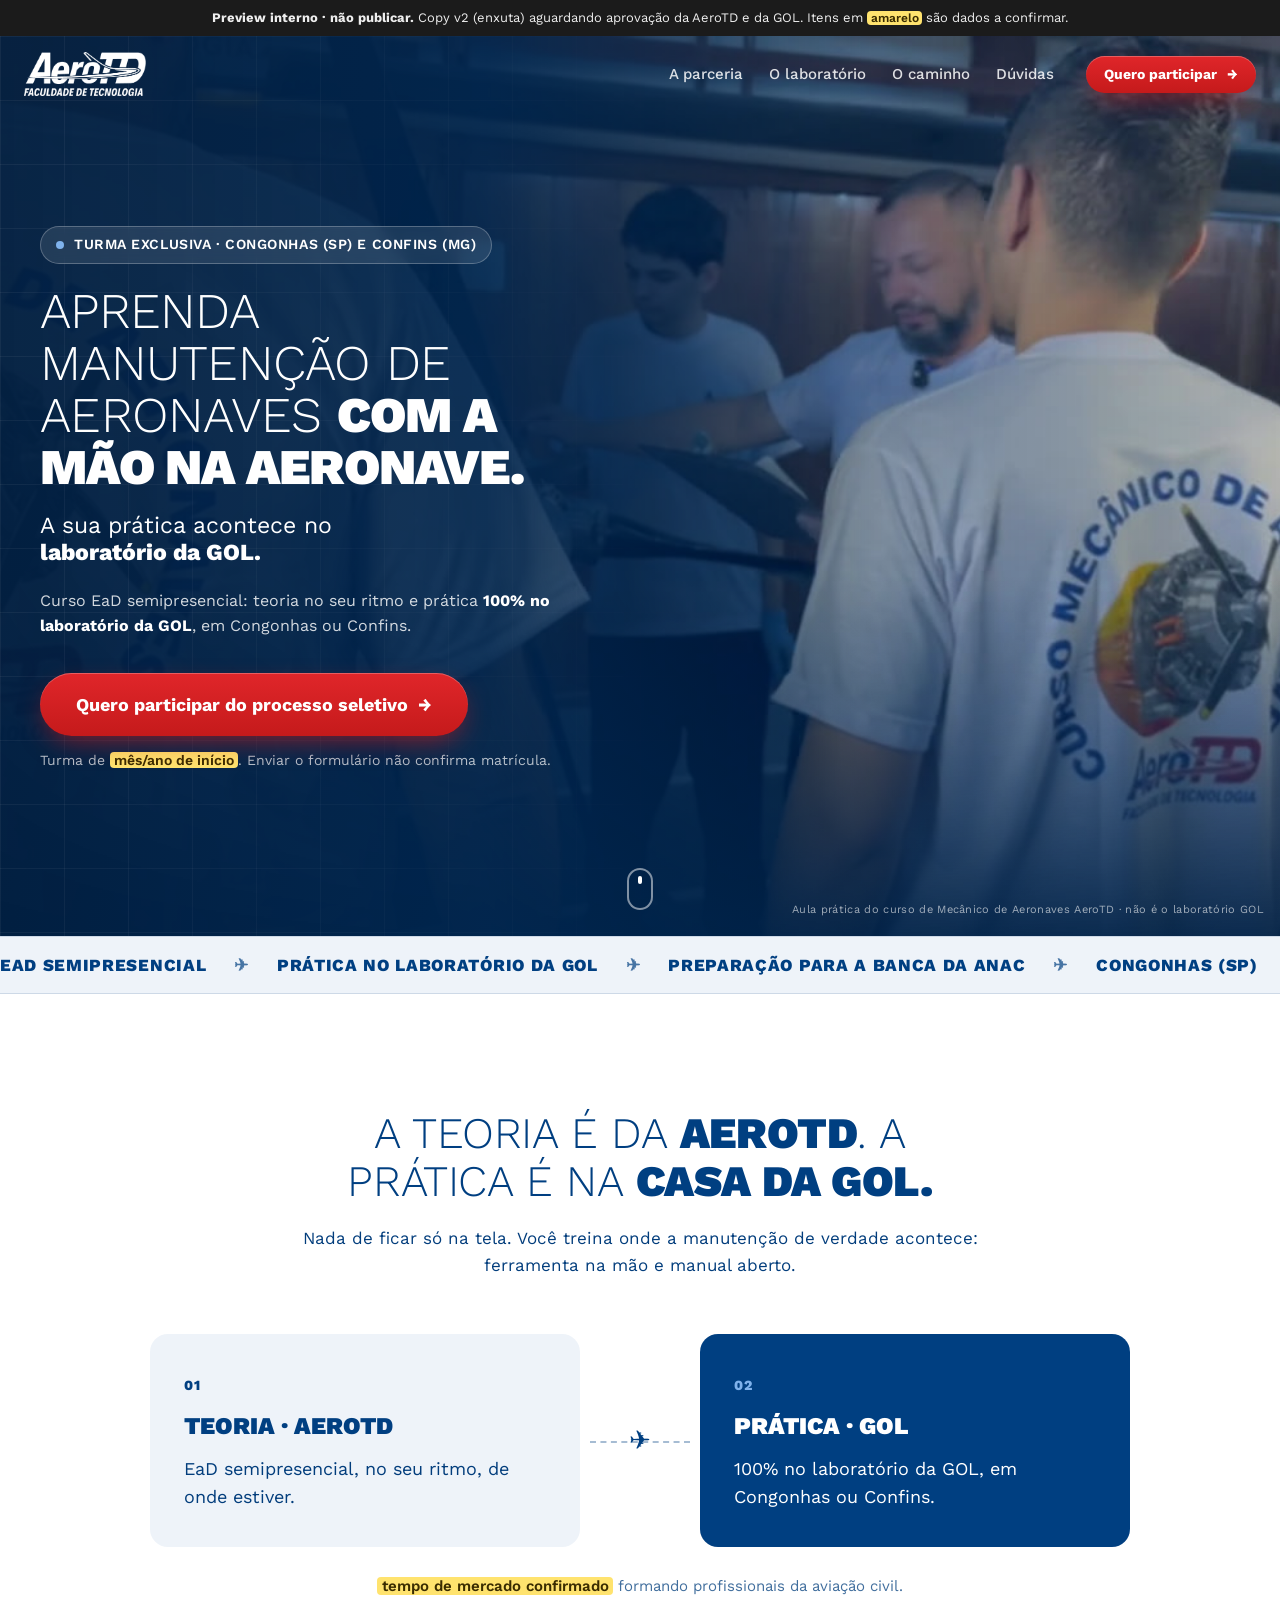
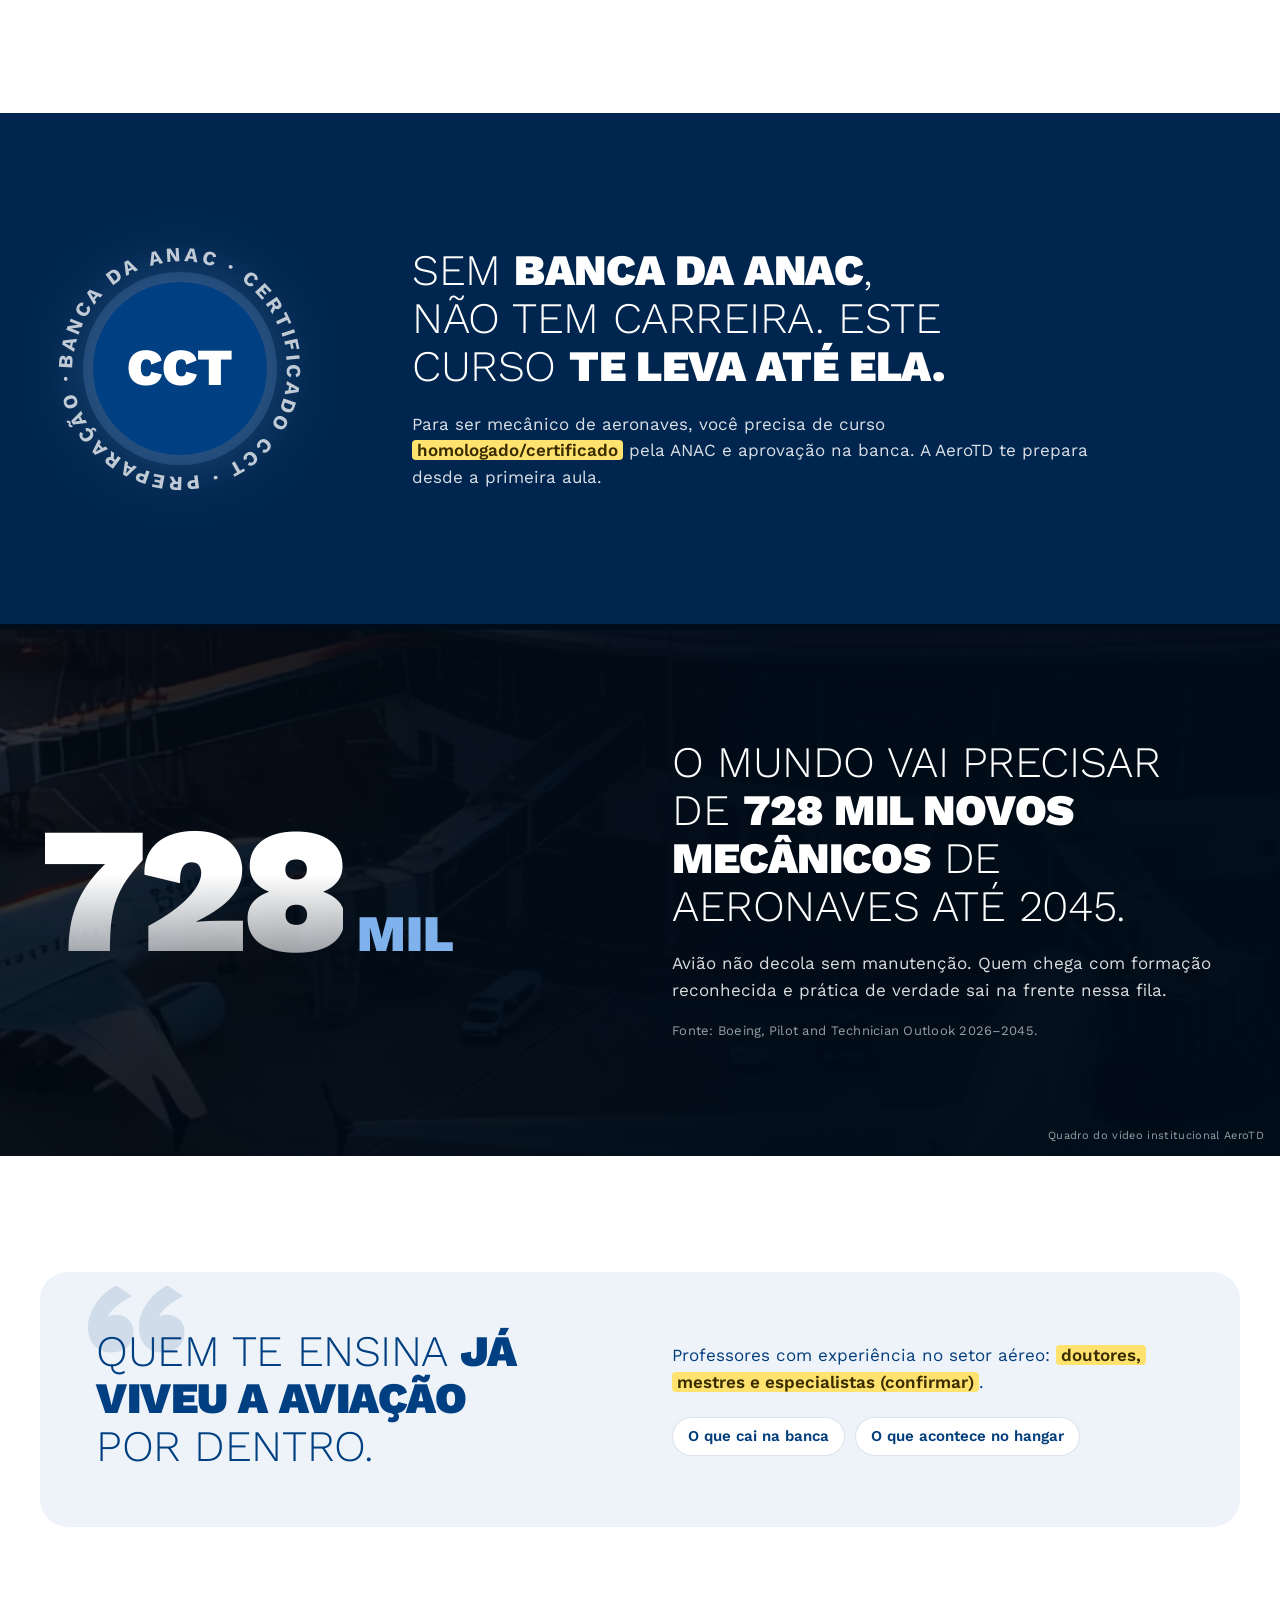
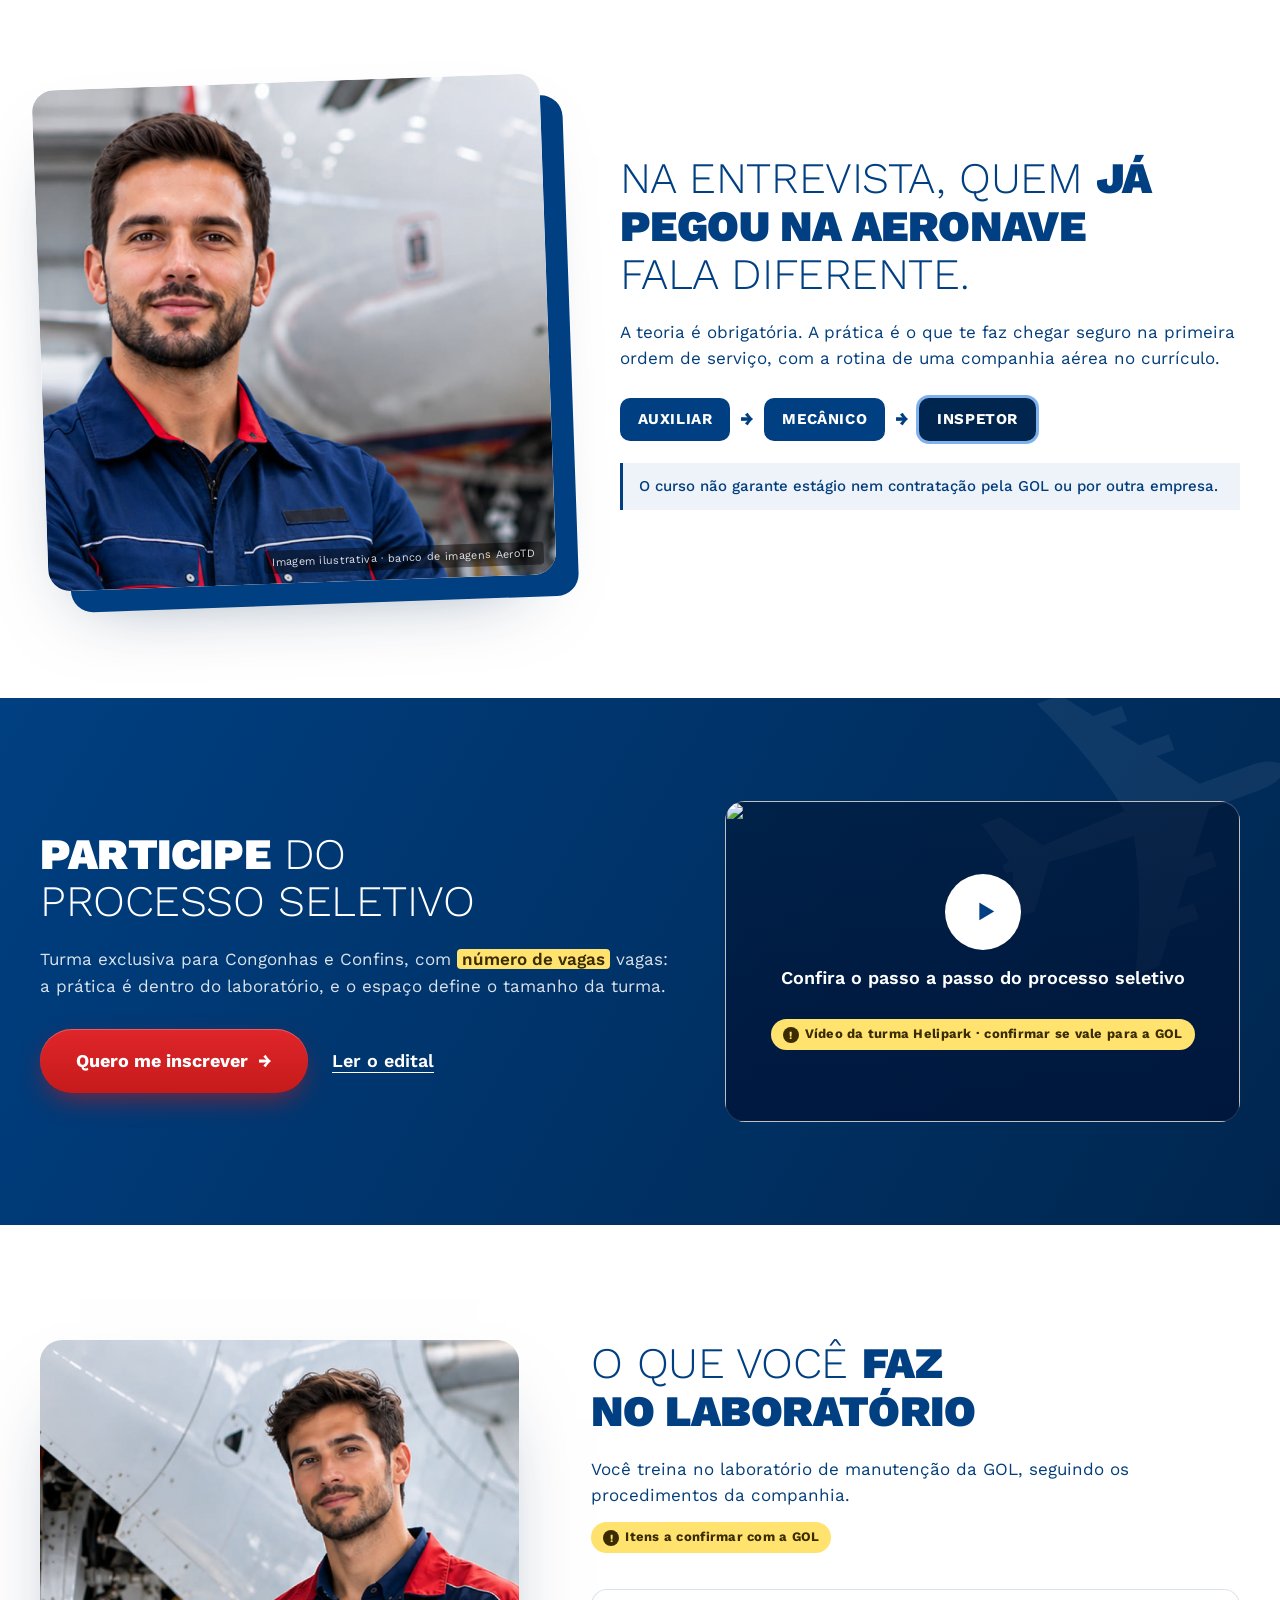
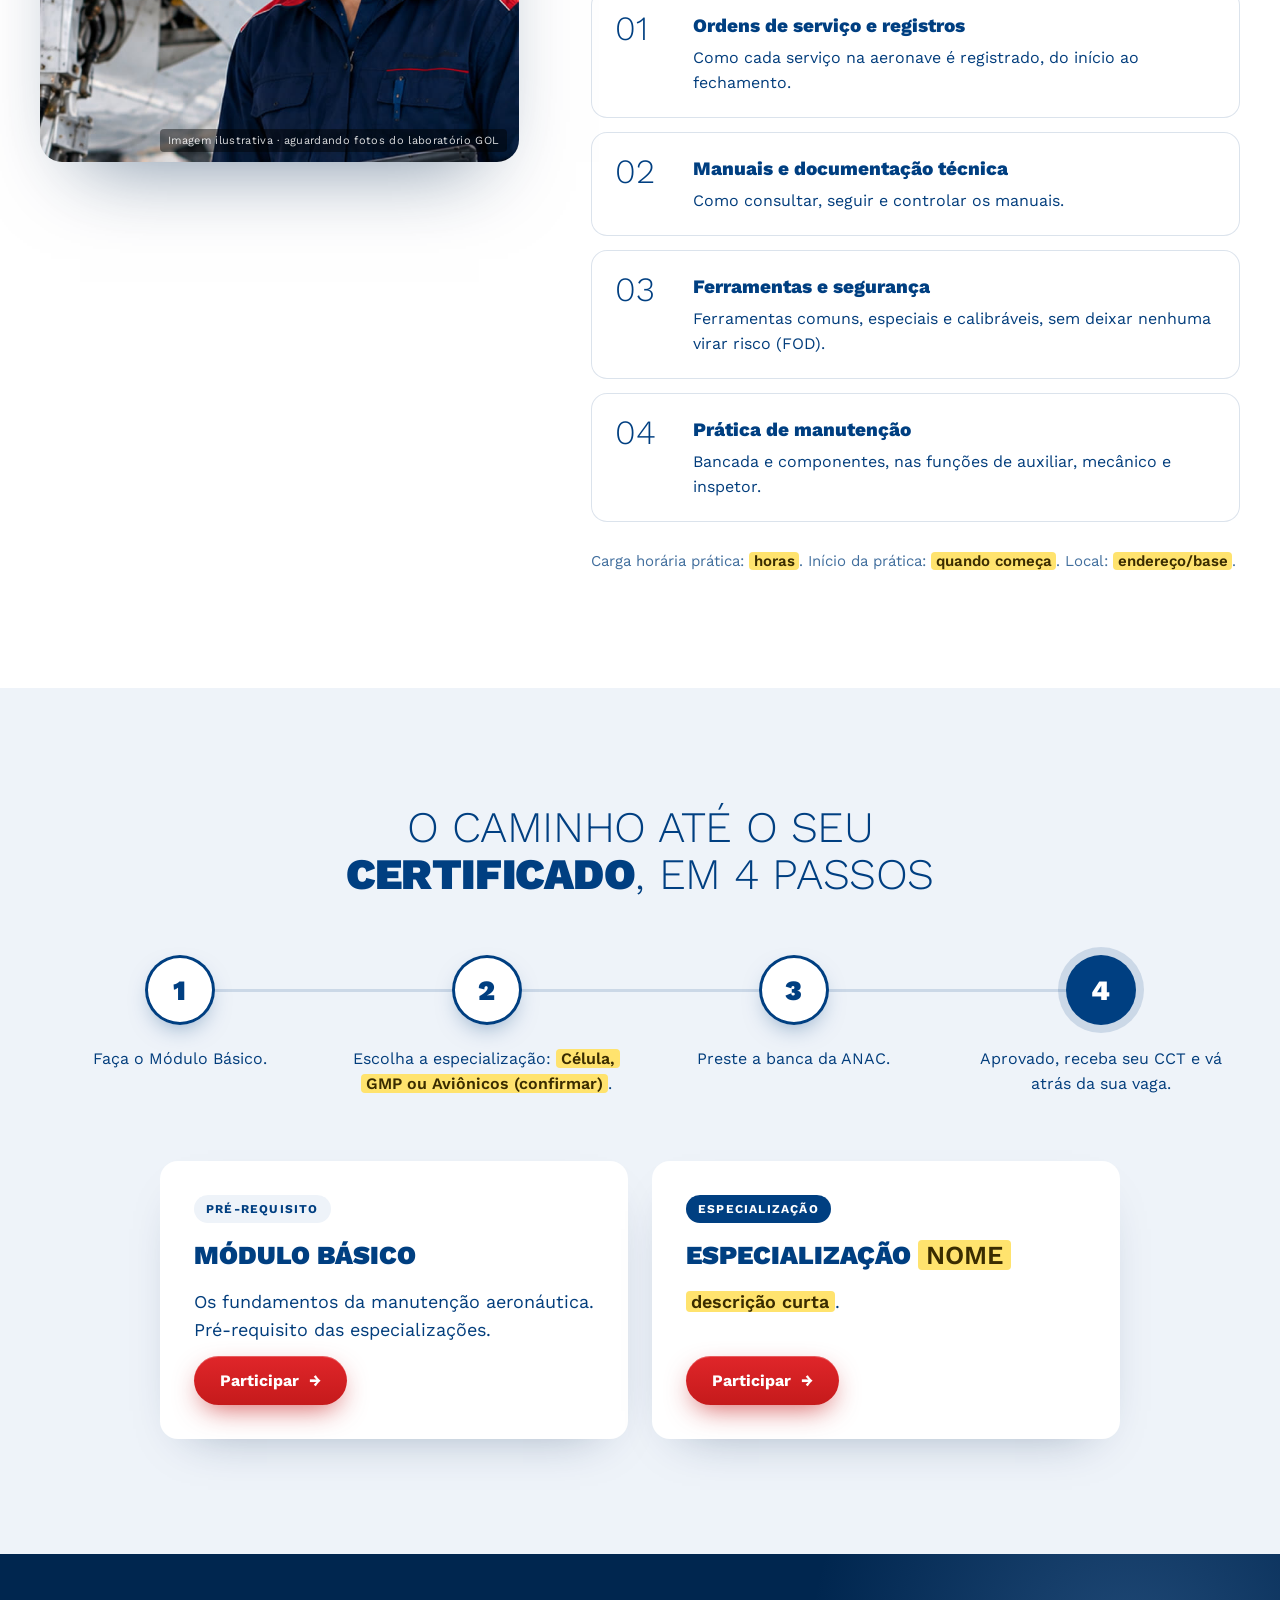
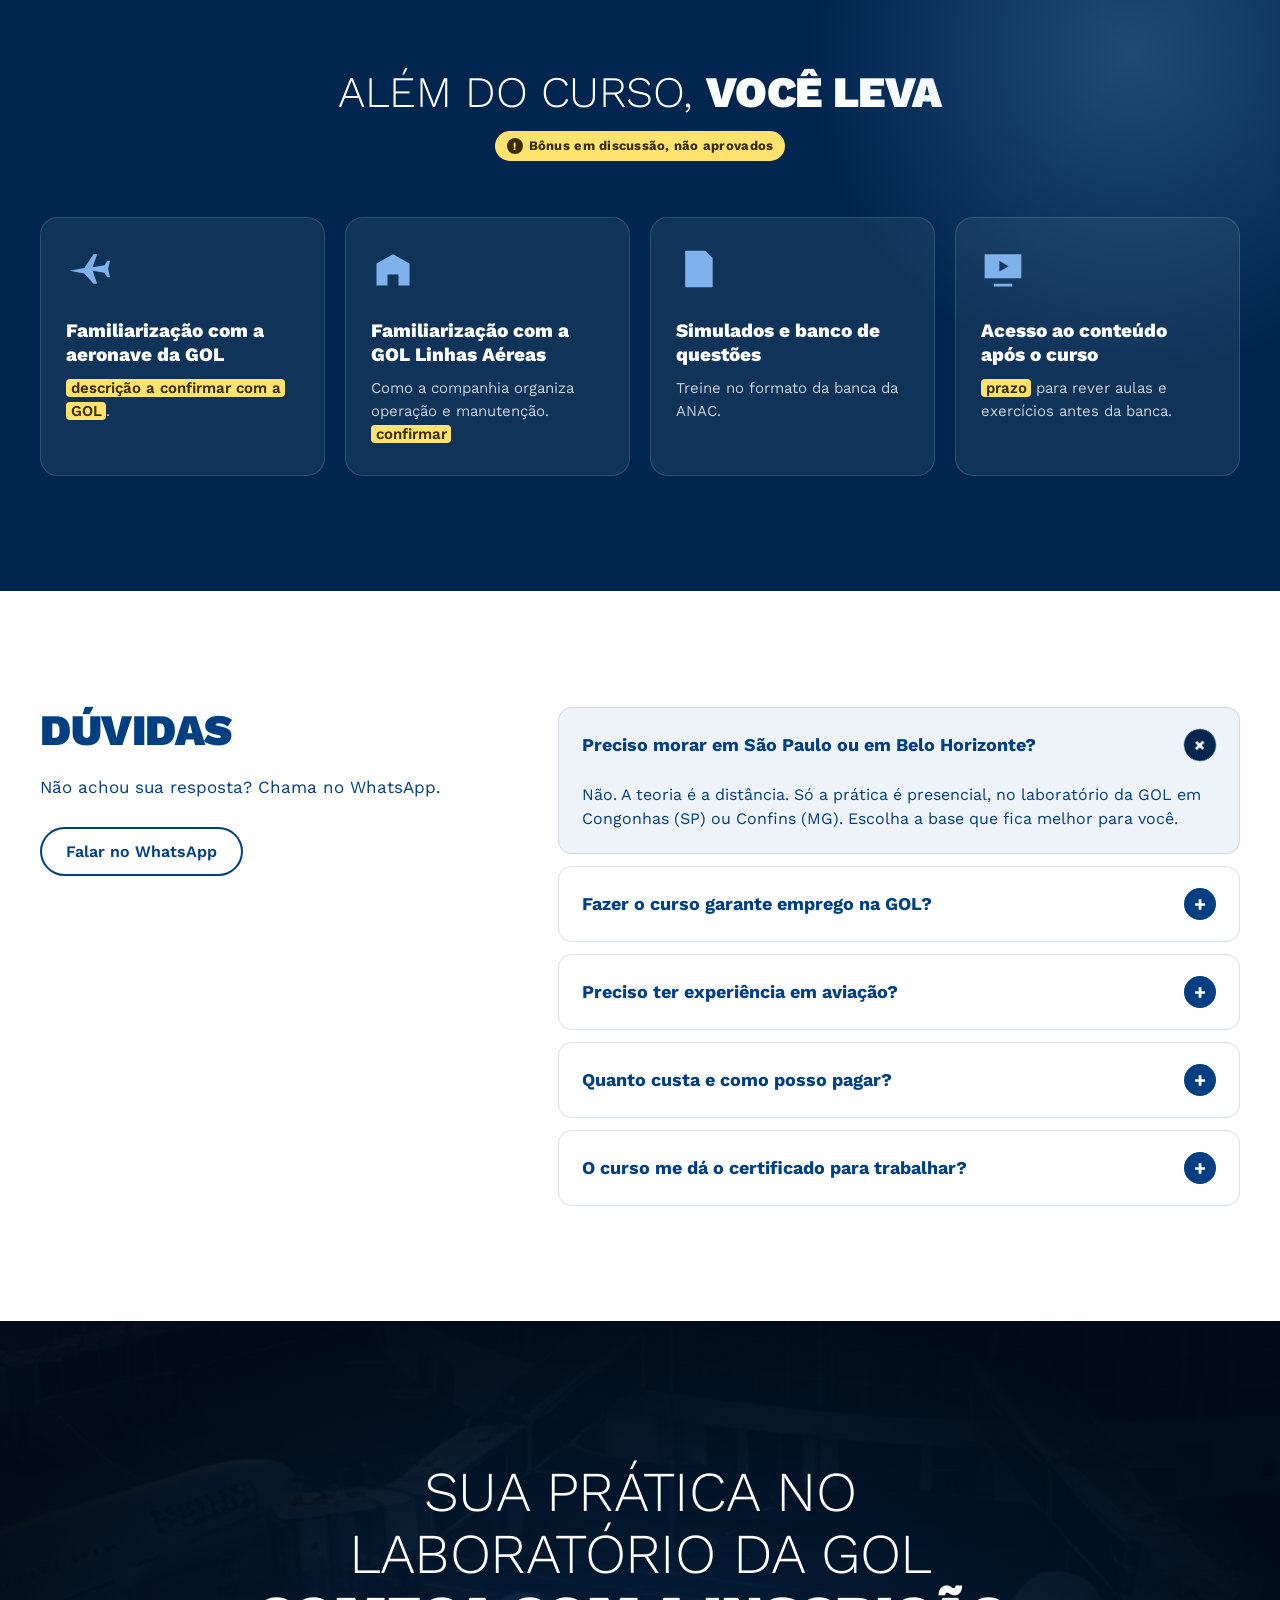
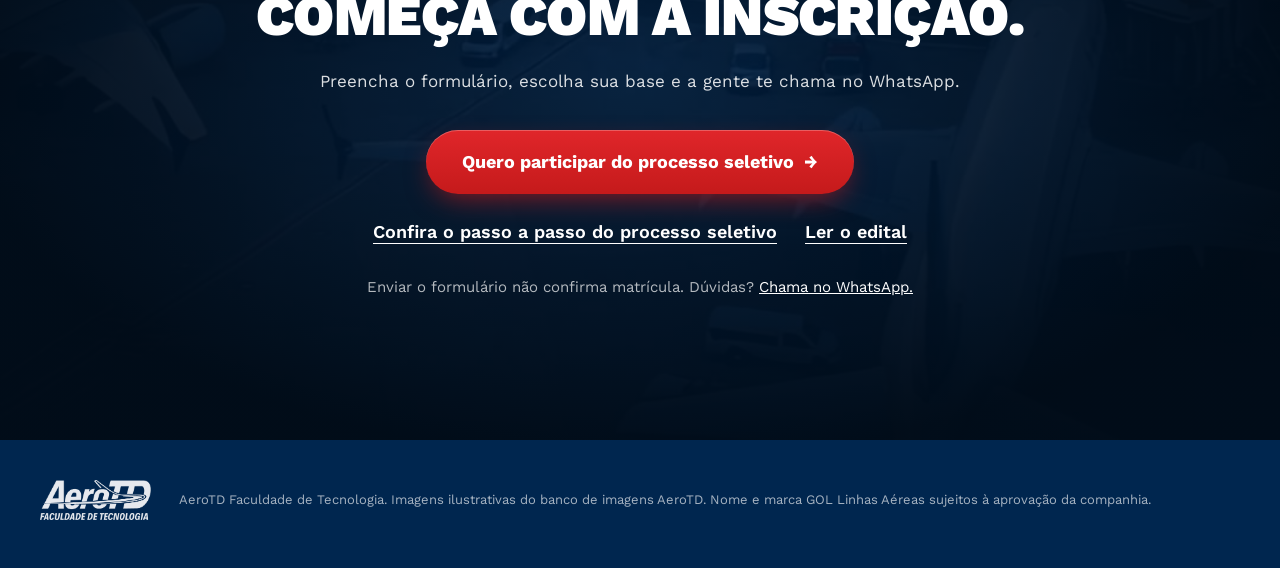
==== index.html @ a107af82 "Add files via upload" ====
<!doctype html>
<html lang="pt-BR">
<head>
<meta charset="utf-8">
<meta name="viewport" content="width=device-width, initial-scale=1">
<meta name="robots" content="noindex,nofollow">
<title>Mecânico de Aeronaves com prática no laboratório da GOL | AeroTD</title>
<meta name="description" content="Curso de Mecânico de Manutenção Aeronáutica EaD semipresencial com aulas práticas no laboratório da GOL Linhas Aéreas, em Congonhas (SP) ou Confins (MG).">
<script>document.documentElement.classList.add('js')</script>
<link rel="preconnect" href="https://fonts.googleapis.com">
<link rel="preconnect" href="https://fonts.gstatic.com" crossorigin>
<link href="https://fonts.googleapis.com/css2?family=Work+Sans:wght@400;500;600;700;800;900&display=swap" rel="stylesheet">
<link rel="stylesheet" href="assets/styles.css">
</head>
<body>

<div class="preview-bar" data-pend-ui>
  <strong>Preview interno · não publicar.</strong>
  Copy v2 (enxuta) aguardando aprovação da AeroTD e da GOL. Itens em <mark class="pend">amarelo</mark> são dados a confirmar.
</div>

<header class="header" id="topo">
  <div class="header__in">
    <a href="#topo" class="header__logo" aria-label="AeroTD Faculdade de Tecnologia">
      <img src="assets/img/logo-aerotd.png" width="348" height="125" alt="AeroTD Faculdade de Tecnologia">
    </a>
    <nav class="header__nav" aria-label="Seções">
      <a href="#parceria">A parceria</a>
      <a href="#laboratorio">O laboratório</a>
      <a href="#caminho">O caminho</a>
      <a href="#duvidas">Dúvidas</a>
    </nav>
    <button class="btn btn--red btn--sm" data-open-form>Quero participar <span class="btn__arrow" aria-hidden="true">→</span></button>
  </div>
  <div class="header__progress" aria-hidden="true"><span></span></div>
</header>

<main>

<!-- C01 · Hero -->
<section class="hero" data-section="C01">
  <div class="hero__bg" aria-hidden="true">
    <video class="hero__video" autoplay muted loop playsinline preload="auto" poster="assets/img/poster-hero.jpg" width="1280" height="700">
      <source src="assets/video/hero-aula-pratica.mp4" type="video/mp4">
    </video>
  </div>
  <div class="hero__grid" aria-hidden="true"></div>
  <div class="wrap hero__in">
    <div class="hero__copy">
      <p class="tag tag--light hero__anim" style="--d:0"><span class="tag__dot"></span>Turma exclusiva · Congonhas (SP) e Confins (MG)</p>
      <h1 class="hero__title hero__anim" style="--d:1">
        Aprenda manutenção de aeronaves <strong>com a mão na aeronave.</strong>
        <span class="hero__title-sub">A sua prática acontece no <strong>laboratório da GOL.</strong></span>
      </h1>
      <p class="hero__text hero__anim" style="--d:2">Curso EaD semipresencial: teoria no seu ritmo e prática <strong>100% no laboratório da GOL</strong>, em Congonhas ou Confins.</p>
      <div class="hero__cta hero__anim" style="--d:3">
        <button class="btn btn--red btn--lg" data-open-form>Quero participar do processo seletivo <span class="btn__arrow" aria-hidden="true">→</span></button>
        <p class="hero__apoio">Turma de <mark class="pend">mês/ano de início</mark>. Enviar o formulário não confirma matrícula.</p>
      </div>
    </div>
  </div>
  <a href="#parceria" class="hero__scroll" aria-label="Rolar para a próxima seção"><span></span></a>
  <p class="img-note img-note--hero">Aula prática do curso de Mecânico de Aeronaves AeroTD · não é o laboratório GOL</p>
</section>

<!-- Faixa de destaques (rótulo de interface) -->
<div class="marquee" aria-label="Destaques da turma">
  <div class="marquee__track loop">
    <span>EaD semipresencial</span><i>✈</i><span>Prática no laboratório da GOL</span><i>✈</i><span>Preparação para a banca da ANAC</span><i>✈</i><span>Congonhas (SP)</span><i>✈</i><span>Confins (MG)</span><i>✈</i>
    <span aria-hidden="true">EaD semipresencial</span><i>✈</i><span aria-hidden="true">Prática no laboratório da GOL</span><i>✈</i><span aria-hidden="true">Preparação para a banca da ANAC</span><i>✈</i><span aria-hidden="true">Congonhas (SP)</span><i>✈</i><span aria-hidden="true">Confins (MG)</span><i>✈</i>
  </div>
</div>

<!-- C02 · Parceria -->
<section class="sec sec--light" id="parceria" data-header="light" data-section="C02">
  <div class="wrap">
    <div class="sec__head reveal">
      <h2 class="h2">A teoria é da <strong>AeroTD</strong>. A prática é na <strong>casa da GOL.</strong></h2>
      <p class="lead">Nada de ficar só na tela. Você treina onde a manutenção de verdade acontece: ferramenta na mão e manual aberto.</p>
    </div>
    <div class="split">
      <article class="split__card reveal" data-dir="left">
        <span class="split__num">01</span>
        <h3>Teoria · AeroTD</h3>
        <p>EaD semipresencial, no seu ritmo, de onde estiver.</p>
      </article>
      <div class="split__link reveal" aria-hidden="true"><span class="split__plane">✈</span></div>
      <article class="split__card split__card--navy reveal" data-dir="right">
        <span class="split__num">02</span>
        <h3>Prática · GOL</h3>
        <p>100% no laboratório da GOL, em Congonhas ou Confins.</p>
      </article>
    </div>
    <p class="apoio reveal"><mark class="pend">tempo de mercado confirmado</mark> formando profissionais da aviação civil.</p>
  </div>
</section>

<!-- C03 · ANAC -->
<section class="sec sec--navy anac" data-section="C03">
  <div class="wrap anac__in">
    <div class="anac__seal reveal" aria-hidden="true">
      <svg viewBox="0 0 120 120" class="anac__ring loop"><defs><path id="ring" d="M60,60 m-46,0 a46,46 0 1,1 92,0 a46,46 0 1,1 -92,0"/></defs><text><textPath href="#ring" textLength="286" lengthAdjust="spacing">BANCA DA ANAC · CERTIFICADO CCT · PREPARAÇÃO ·</textPath></text></svg>
      <span class="anac__core">CCT</span>
    </div>
    <div class="reveal" data-dir="right">
      <h2 class="h2 h2--light">Sem <strong>banca da ANAC</strong>, não tem carreira. Este curso <strong>te leva até ela.</strong></h2>
      <p class="lead lead--light">Para ser mecânico de aeronaves, você precisa de curso <mark class="pend">homologado/certificado</mark> pela ANAC e aprovação na banca. A AeroTD te prepara desde a primeira aula.</p>
    </div>
  </div>
</section>

<!-- C04 · Mercado -->
<section class="sec mercado" data-section="C04">
  <div class="mercado__bg" aria-hidden="true"><img src="assets/img/aeroporto-noite.jpg" width="1080" height="1340" alt="" loading="lazy"></div>
  <div class="wrap mercado__in">
    <p class="mercado__big reveal" aria-label="728 mil">
      <span class="count" data-count="728">0</span><span class="mercado__unit">mil</span>
    </p>
    <div class="reveal" style="--i:1">
      <h2 class="h2 h2--light">O mundo vai precisar de <strong>728 mil novos mecânicos</strong> de aeronaves até 2045.</h2>
      <p class="lead lead--light">Avião não decola sem manutenção. Quem chega com formação reconhecida e prática de verdade sai na frente nessa fila.</p>
      <p class="fonte">Fonte: Boeing, Pilot and Technician Outlook 2026–2045.</p>
    </div>
  </div>
  <p class="img-note">Quadro do vídeo institucional AeroTD</p>
</section>

<!-- C05 · Professores -->
<section class="sec sec--light profs" data-header="light" data-section="C05">
  <div class="wrap profs__in">
    <div class="profs__quote reveal" data-dir="left">
      <span class="profs__mark" aria-hidden="true">“</span>
      <h2 class="h2">Quem te ensina <strong>já viveu a aviação</strong> por dentro.</h2>
    </div>
    <div class="reveal" data-dir="right">
      <p class="lead">Professores com experiência no setor aéreo: <mark class="pend">doutores, mestres e especialistas (confirmar)</mark>.</p>
      <ul class="chips">
        <li>O que cai na banca</li>
        <li>O que acontece no hangar</li>
      </ul>
    </div>
  </div>
</section>

<!-- C06 · O que a prática muda -->
<section class="sec sec--light pratica" data-header="light" data-section="C06">
  <div class="wrap pratica__in">
    <figure class="photo photo--tilt reveal" data-dir="left">
      <img src="assets/img/mecanico-hangar.jpg" width="750" height="740" alt="Mecânico de aeronaves de uniforme azul, de braços cruzados, em frente a uma aeronave no hangar" loading="lazy">
      <figcaption class="img-note img-note--in">Imagem ilustrativa · banco de imagens AeroTD</figcaption>
    </figure>
    <div class="reveal" data-dir="right">
      <h2 class="h2">Na entrevista, quem <strong>já pegou na aeronave</strong> fala diferente.</h2>
      <p class="lead">A teoria é obrigatória. A prática é o que te faz chegar seguro na primeira ordem de serviço, com a rotina de uma companhia aérea no currículo.</p>
      <div class="roles" aria-label="Funções na manutenção">
        <span>Auxiliar</span><i aria-hidden="true">→</i><span>Mecânico</span><i aria-hidden="true">→</i><span>Inspetor</span>
      </div>
      <p class="aviso">O curso não garante estágio nem contratação pela GOL ou por outra empresa.</p>
    </div>
  </div>
</section>

<!-- C07 · CTA 1 -->
<section class="cta-band" data-section="C07">
  <div class="wrap cta-band__in">
    <div class="reveal">
      <h2 class="h2 h2--light"><strong>Participe</strong> do processo seletivo</h2>
      <p class="lead lead--light">Turma exclusiva para Congonhas e Confins, com <mark class="pend">número de vagas</mark> vagas: a prática é dentro do laboratório, e o espaço define o tamanho da turma.</p>
      <div class="cta-band__actions">
        <button class="btn btn--red btn--lg" data-open-form>Quero me inscrever <span class="btn__arrow" aria-hidden="true">→</span></button>
        <a class="link-light" href="#" data-edital>Ler o edital</a>
      </div>
    </div>
    <div class="video-frame reveal" data-dir="right" style="--i:1">
      <button class="video-frame__ph video-frame__yt" type="button" data-yt="RGdgHIC6L2E" aria-label="Assistir ao passo a passo do processo seletivo">
        <img src="https://i.ytimg.com/vi/RGdgHIC6L2E/hqdefault.jpg" alt="" loading="lazy" width="480" height="360">
        <span class="video-frame__play" aria-hidden="true">▶</span>
        <p>Confira o passo a passo do processo seletivo</p>
        <span class="pend-tag" data-pend-ui>Vídeo da turma Helipark · confirmar se vale para a GOL</span>
      </button>
    </div>
  </div>
</section>

<!-- C08 · Laboratório -->
<section class="sec sec--light lab" id="laboratorio" data-header="light" data-section="C08">
  <div class="wrap lab__in">
    <div class="lab__media">
      <figure class="photo reveal" data-dir="left">
        <img src="assets/img/mecanico-tablet.jpg" width="750" height="660" alt="Mecânico de aeronaves com tablet na mão ao lado do trem de pouso de uma aeronave" loading="lazy">
        <figcaption class="img-note img-note--in">Imagem ilustrativa · aguardando fotos do laboratório GOL</figcaption>
      </figure>
    </div>
    <div class="lab__copy">
      <div class="reveal">
        <h2 class="h2">O que você <strong>faz no laboratório</strong></h2>
        <p class="lead">Você treina no laboratório de manutenção da GOL, seguindo os procedimentos da companhia.</p>
        <span class="pend-tag" data-pend-ui>Itens a confirmar com a GOL</span>
      </div>
      <ol class="lab__list">
        <li class="reveal" style="--i:0"><span class="lab__n">01</span><div><h3>Ordens de serviço e registros</h3><p>Como cada serviço na aeronave é registrado, do início ao fechamento.</p></div></li>
        <li class="reveal" style="--i:1"><span class="lab__n">02</span><div><h3>Manuais e documentação técnica</h3><p>Como consultar, seguir e controlar os manuais.</p></div></li>
        <li class="reveal" style="--i:2"><span class="lab__n">03</span><div><h3>Ferramentas e segurança</h3><p>Ferramentas comuns, especiais e calibráveis, sem deixar nenhuma virar risco (FOD).</p></div></li>
        <li class="reveal" style="--i:3"><span class="lab__n">04</span><div><h3>Prática de manutenção</h3><p>Bancada e componentes, nas funções de auxiliar, mecânico e inspetor.</p></div></li>
      </ol>
      <p class="apoio reveal">Carga horária prática: <mark class="pend">horas</mark>. Início da prática: <mark class="pend">quando começa</mark>. Local: <mark class="pend">endereço/base</mark>.</p>
    </div>
  </div>
</section>

<!-- C09 · Caminho -->
<section class="sec sec--soft caminho" id="caminho" data-header="light" data-section="C09">
  <div class="wrap">
    <div class="sec__head reveal">
      <h2 class="h2">O caminho até o seu <strong>certificado</strong>, em 4 passos</h2>
    </div>
    <ol class="steps">
      <li class="steps__line" aria-hidden="true"><span></span></li>
      <li class="step reveal" style="--i:0"><span class="step__n">1</span><p>Faça o Módulo Básico.</p></li>
      <li class="step reveal" style="--i:1"><span class="step__n">2</span><p>Escolha a especialização: <mark class="pend">Célula, GMP ou Aviônicos (confirmar)</mark>.</p></li>
      <li class="step reveal" style="--i:2"><span class="step__n">3</span><p>Preste a banca da ANAC.</p></li>
      <li class="step reveal" style="--i:3"><span class="step__n step__n--last">4</span><p>Aprovado, receba seu CCT e vá atrás da sua vaga.</p></li>
    </ol>
    <div class="courses">
      <article class="course reveal" data-dir="left">
        <span class="course__tag">Pré-requisito</span>
        <h3>Módulo Básico</h3>
        <p>Os fundamentos da manutenção aeronáutica. Pré-requisito das especializações.</p>
        <button class="btn btn--red" data-open-form>Participar <span class="btn__arrow" aria-hidden="true">→</span></button>
      </article>
      <article class="course reveal" data-dir="right">
        <span class="course__tag course__tag--alt">Especialização</span>
        <h3>Especialização <mark class="pend">nome</mark></h3>
        <p><mark class="pend">descrição curta</mark>.</p>
        <button class="btn btn--red" data-open-form>Participar <span class="btn__arrow" aria-hidden="true">→</span></button>
      </article>
    </div>
  </div>
</section>

<!-- C10 · Bônus -->
<section class="sec sec--navy bonus" data-section="C10">
  <div class="wrap">
    <div class="sec__head reveal">
      <h2 class="h2 h2--light">Além do curso, <strong>você leva</strong></h2>
      <span class="pend-tag" data-pend-ui>Bônus em discussão, não aprovados</span>
    </div>
    <div class="bonus__grid">
      <article class="bonus__card reveal" style="--i:0">
        <svg class="ico" viewBox="0 0 48 48" aria-hidden="true"><path d="M4 26l16-3 10-15h4l-5 14 13-2 3-5h3l-2 9 2 9h-3l-3-5-13-2 5 14h-4L20 29 4 26z"/></svg>
        <h3>Familiarização com a aeronave da GOL</h3>
        <p><mark class="pend">descrição a confirmar com a GOL</mark>.</p>
      </article>
      <article class="bonus__card reveal" style="--i:1">
        <svg class="ico" viewBox="0 0 48 48" aria-hidden="true"><path d="M6 42V18l18-10 18 10v24H30V30H18v12H6z"/></svg>
        <h3>Familiarização com a GOL Linhas Aéreas</h3>
        <p>Como a companhia organiza operação e manutenção. <mark class="pend">confirmar</mark></p>
      </article>
      <article class="bonus__card reveal" style="--i:2">
        <svg class="ico" viewBox="0 0 48 48" aria-hidden="true"><path d="M10 4h22l8 8v32H10V4zm6 16h16v3H16v-3zm0 7h16v3H16v-3zm0 7h10v3H16v-3z"/></svg>
        <h3>Simulados e banco de questões</h3>
        <p>Treine no formato da banca da ANAC.</p>
      </article>
      <article class="bonus__card reveal" style="--i:3">
        <svg class="ico" viewBox="0 0 48 48" aria-hidden="true"><path d="M4 8h40v26H4V8zm16 7v12l10-6-10-6zM14 40h20v3H14v-3z"/></svg>
        <h3>Acesso ao conteúdo após o curso</h3>
        <p><mark class="pend">prazo</mark> para rever aulas e exercícios antes da banca.</p>
      </article>
    </div>
  </div>
</section>

<!-- C11 · Dúvidas -->
<section class="sec sec--light faq" id="duvidas" data-header="light" data-section="C11">
  <div class="wrap faq__in">
    <div class="faq__head reveal" data-dir="left">
      <h2 class="h2"><strong>Dúvidas</strong></h2>
      <p class="lead">Não achou sua resposta? Chama no WhatsApp.</p>
      <a class="btn btn--outline" href="#" data-whatsapp>Falar no WhatsApp</a>
    </div>
    <div class="faq__list">
      <details class="reveal" style="--i:0" open>
        <summary>Preciso morar em São Paulo ou em Belo Horizonte?</summary>
        <div class="faq__a"><p>Não. A teoria é a distância. Só a prática é presencial, no laboratório da GOL em Congonhas (SP) ou Confins (MG). Escolha a base que fica melhor para você.</p></div>
      </details>
      <details class="reveal" style="--i:1">
        <summary>Fazer o curso garante emprego na GOL?</summary>
        <div class="faq__a"><p>Não. O curso não garante estágio nem contratação. Ele entrega a formação exigida pela ANAC e prática dentro de uma companhia aérea.</p></div>
      </details>
      <details class="reveal" style="--i:2">
        <summary>Preciso ter experiência em aviação?</summary>
        <div class="faq__a"><p><mark class="pend">Confirmar pré-requisitos: idade, escolaridade, exames</mark>.</p></div>
      </details>
      <details class="reveal" style="--i:3">
        <summary>Quanto custa e como posso pagar?</summary>
        <div class="faq__a"><p><mark class="pend">Valor e condições confirmados</mark>.</p></div>
      </details>
      <details class="reveal" style="--i:4">
        <summary>O curso me dá o certificado para trabalhar?</summary>
        <div class="faq__a"><p>Ele te prepara para a banca da ANAC. Quem emite o CCT é a ANAC, depois da sua aprovação.</p></div>
      </details>
    </div>
  </div>
</section>

<!-- C12 · CTA final -->
<section class="final" data-section="C12">
  <div class="final__bg" aria-hidden="true"><img src="assets/img/aeroporto-noite.jpg" width="1080" height="1340" alt="" loading="lazy"></div>
  <div class="wrap final__in">
    <div class="reveal">
      <h2 class="h2 h2--light h2--xl">Sua prática no laboratório da GOL <strong>começa com a inscrição.</strong></h2>
      <p class="lead lead--light">Preencha o formulário, escolha sua base e a gente te chama no WhatsApp.</p>
      <div class="final__actions">
        <button class="btn btn--red btn--lg" data-open-form>Quero participar do processo seletivo <span class="btn__arrow" aria-hidden="true">→</span></button>
      </div>
      <div class="final__links">
        <a class="link-light" href="#" data-video>Confira o passo a passo do processo seletivo</a>
        <a class="link-light" href="#" data-edital>Ler o edital</a>
      </div>
      <p class="apoio apoio--light">Enviar o formulário não confirma matrícula. Dúvidas? <a href="#" data-whatsapp>Chama no WhatsApp.</a></p>
    </div>
  </div>
</section>

</main>

<footer class="footer">
  <div class="wrap footer__in">
    <img src="assets/img/logo-aerotd.png" width="348" height="125" alt="AeroTD Faculdade de Tecnologia" class="footer__logo">
    <p>AeroTD Faculdade de Tecnologia. Imagens ilustrativas do banco de imagens AeroTD. Nome e marca GOL Linhas Aéreas sujeitos à aprovação da companhia.</p>
  </div>
</footer>

<!-- Barra fixa de CTA (mobile) -->
<div class="sticky-cta" aria-hidden="true">
  <button class="btn btn--red" data-open-form tabindex="-1">Quero participar do processo seletivo</button>
</div>

<!-- M01 · Formulário -->
<div class="modal" id="form-modal" role="dialog" aria-modal="true" aria-labelledby="form-title" hidden>
  <div class="modal__backdrop" data-close-form></div>
  <div class="modal__box">
    <button class="modal__close" data-close-form aria-label="Fechar">×</button>
    <h2 id="form-title" class="modal__title">Faça sua <strong>inscrição</strong> no processo seletivo</h2>
    <p class="modal__text">Leva menos de 1 minuto. Depois, a gente te chama com os próximos passos.</p>
    <p class="demo-note" data-demo-note>Modo demonstração: nenhum dado é enviado ou gravado.</p>
    <form id="lead-form" novalidate>
      <label class="field"><span>Nome completo</span><input name="nome" autocomplete="name" required><small class="field__err"></small></label>
      <label class="field"><span>WhatsApp com DDD</span><input name="whatsapp" inputmode="tel" autocomplete="tel" placeholder="(11) 91234-5678" required><small class="field__err"></small></label>
      <label class="field"><span>E-mail</span><input name="email" type="email" autocomplete="email" placeholder="nome@email.com" required><small class="field__err"></small></label>
      <label class="field"><span>Cidade e estado</span><input name="cidade" autocomplete="address-level2" required><small class="field__err"></small></label>
      <fieldset class="field field--radio">
        <legend>Base de interesse</legend>
        <label class="radio"><input type="radio" name="base" value="congonhas" required><span>Congonhas (SP)</span></label>
        <label class="radio"><input type="radio" name="base" value="confins"><span>Confins (MG)</span></label>
        <small class="field__err"></small>
      </fieldset>
      <input type="hidden" name="utm_source"><input type="hidden" name="utm_medium"><input type="hidden" name="utm_campaign"><input type="hidden" name="utm_content"><input type="hidden" name="utm_term">
      <button class="btn btn--red btn--lg btn--block" type="submit" data-label="Enviar inscrição">Enviar inscrição</button>
      <p class="form__fail" hidden>Não conseguimos enviar agora. Tente de novo ou chame a gente no WhatsApp.</p>
      <p class="form__apoio">Seus dados são usados só para o contato sobre este processo seletivo.</p>
    </form>
  </div>
</div>

<script src="assets/config.js"></script>
<script src="assets/app.js"></script>
</body>
</html>
---- assets/styles.css ----
/* Tokens: brand.system rev. 2 (AeroTD). Azul #003F81, vermelho CTA #C51A1B, texto #023D7C, branco. Work Sans. */
:root {
  --navy: #003F81;
  --navy-deep: #00264F;
  --ink: #023D7C;
  --red: #C51A1B;
  --red-hot: #E0262A;
  --sky: #7FB2EC;            /* tinta clara do azul da marca, para destaques sobre fundo escuro */
  --white: #FFFFFF;
  --soft: #EEF3F9;
  --line: rgba(2, 61, 124, .14);
  --pend: #FFE36E;
  --font: 'Work Sans', sans-serif;
  --wrap: 1200px;
  --header-h: 76px;
  --ease: cubic-bezier(.2, .7, .2, 1);
  --radius: 18px;
}

*, *::before, *::after { box-sizing: border-box; }
html { scroll-behavior: smooth; scroll-padding-top: var(--header-h); }
body { margin: 0; font-family: var(--font); color: var(--ink); background: var(--white); font-size: 18px; line-height: 1.55; -webkit-font-smoothing: antialiased; }
img { display: block; max-width: 100%; height: auto; }
h1, h2, h3 { margin: 0; }
p { margin: 0; }
a { color: inherit; }
.wrap { width: min(var(--wrap), 100% - 48px); margin-inline: auto; }

/* Pendência visível */
mark.pend { background: var(--pend); color: #3a2c00; padding: 0 .3em; border-radius: 4px; font-weight: 600; box-decoration-break: clone; -webkit-box-decoration-break: clone; }
.pend-tag { display: inline-flex; align-items: center; gap: 6px; margin-top: 14px; padding: 5px 12px; border-radius: 999px; background: var(--pend); color: #3a2c00; font-size: 13px; font-weight: 700; letter-spacing: .02em; }
.pend-tag::before { content: '!'; display: grid; place-items: center; width: 16px; height: 16px; border-radius: 50%; background: #3a2c00; color: var(--pend); font-size: 11px; }
.no-pend mark.pend { background: none; color: inherit; padding: 0; font-weight: inherit; }
.no-pend [data-pend-ui] { display: none !important; }

.preview-bar { position: relative; z-index: 60; background: #1b1b1b; color: #eee; font-size: 13px; text-align: center; padding: 8px 16px; }
.preview-bar mark.pend { font-size: 12px; }

/* Botões */
.btn { --bg: var(--navy); --fg: var(--white); display: inline-flex; align-items: center; justify-content: center; gap: 10px; border: 0; cursor: pointer; font: 600 16px/1.2 var(--font); text-decoration: none; padding: 15px 26px; border-radius: 999px; background: var(--bg); color: var(--fg); transition: transform .25s var(--ease), box-shadow .25s var(--ease), background .25s; position: relative; overflow: hidden; }
.btn::after { content: ''; position: absolute; inset: 0; background: linear-gradient(110deg, transparent 30%, rgba(255,255,255,.35) 50%, transparent 70%); transform: translateX(-120%); transition: transform .7s var(--ease); }
.btn:hover { transform: translateY(-2px); box-shadow: 0 12px 30px -10px rgba(0,0,0,.45); }
.btn:hover::after { transform: translateX(120%); }
.btn:focus-visible { outline: 3px solid var(--pend); outline-offset: 3px; }
.btn--red { --bg: linear-gradient(180deg, var(--red-hot) 0%, var(--red) 100%); font-weight: 700; box-shadow: 0 10px 28px -8px rgba(197,26,27,.75), inset 0 1px 0 rgba(255,255,255,.25); }
.btn--red::after { animation: shine 4.5s var(--ease) infinite; }
.btn--red:hover { box-shadow: 0 16px 36px -8px rgba(197,26,27,.9), inset 0 1px 0 rgba(255,255,255,.25); }
.btn--red .btn__arrow { display: inline-block; animation: nudge 1.6s ease-in-out infinite; }
.btn--red.btn--lg { padding: 21px 36px; font-size: 18px; animation: pulse 2.6s ease-out infinite; }
@keyframes shine { 0%, 70% { transform: translateX(-120%); } 100% { transform: translateX(120%); } }
@keyframes nudge { 0%, 100% { transform: translateX(0); } 50% { transform: translateX(5px); } }
.btn--ghost { --bg: transparent; --fg: var(--white); box-shadow: inset 0 0 0 2px rgba(255,255,255,.7); }
.btn--navy { --bg: var(--navy); }
.btn--outline { --bg: transparent; --fg: var(--navy); box-shadow: inset 0 0 0 2px var(--navy); }
.btn--sm { padding: 10px 18px; font-size: 14px; }
.btn--lg { padding: 19px 32px; font-size: 17px; }
.btn--block { width: 100%; }
.btn__arrow { transition: transform .3s var(--ease); }
.btn:hover .btn__arrow { transform: translateX(5px); }
@keyframes pulse { 0% { box-shadow: 0 10px 28px -8px rgba(197,26,27,.75), 0 0 0 0 rgba(224,38,42,.55); } 70%, 100% { box-shadow: 0 10px 28px -8px rgba(197,26,27,.75), 0 0 0 20px rgba(224,38,42,0); } }

/* Header */
.header { position: sticky; top: 0; z-index: 50; height: var(--header-h); background: transparent; transition: background .35s, box-shadow .35s; margin-bottom: calc(var(--header-h) * -1); }
.header__in { height: 100%; width: min(1320px, 100% - 48px); margin-inline: auto; display: flex; align-items: center; gap: 32px; }
.header__logo img { height: 44px; width: auto; filter: brightness(0) invert(1); transition: filter .35s; }
.header__nav { display: flex; gap: 26px; margin-left: auto; }
.header__nav a { color: rgba(255,255,255,.85); text-decoration: none; font-size: 15px; font-weight: 500; position: relative; }
.header__nav a::after { content: ''; position: absolute; left: 0; right: 100%; bottom: -6px; height: 2px; background: currentColor; transition: right .3s var(--ease); }
.header__nav a:hover::after { right: 0; }
.header.is-solid, .header.is-light { background: rgba(255,255,255,.94); backdrop-filter: blur(12px); box-shadow: 0 1px 0 var(--line); }
.header.is-solid .header__logo img, .header.is-light .header__logo img { filter: none; }
.header.is-solid .header__nav a, .header.is-light .header__nav a { color: var(--ink); }
.header.is-navy { background: rgba(0, 38, 79, .92); backdrop-filter: blur(12px); box-shadow: none; }
.header.is-navy .header__logo img { filter: brightness(0) invert(1); }
.header.is-navy .header__nav a { color: rgba(255,255,255,.85); }
.header__progress { position: absolute; left: 0; right: 0; bottom: 0; height: 3px; }
.header__progress span { display: block; height: 100%; width: 100%; background: var(--sky); transform-origin: left; transform: scaleX(var(--p, 0)); }

/* Tags e textos */
.tag { display: inline-flex; align-items: center; gap: 10px; font-size: 14px; font-weight: 600; letter-spacing: .04em; text-transform: uppercase; padding: 8px 16px; border-radius: 999px; }
.tag--light { color: var(--white); background: rgba(255,255,255,.1); box-shadow: inset 0 0 0 1px rgba(255,255,255,.25); backdrop-filter: blur(6px); }
.tag__dot { width: 8px; height: 8px; border-radius: 50%; background: var(--sky); box-shadow: 0 0 0 0 rgba(127,178,236,.7); animation: dot 1.8s infinite; }
@keyframes dot { 0% { box-shadow: 0 0 0 0 rgba(127,178,236,.7); } 80%, 100% { box-shadow: 0 0 0 10px rgba(127,178,236,0); } }

.h2 { font-size: clamp(30px, 3.4vw, 48px); line-height: 1.1; font-weight: 300; text-transform: uppercase; letter-spacing: -.01em; color: var(--navy); text-wrap: balance; }
.h2 strong, .modal__title strong { font-weight: 900; }
.h2--light { color: var(--white); }

.h2--xl { font-size: clamp(34px, 4.4vw, 62px); }
.lead { margin-top: 20px; font-size: clamp(17px, 1.3vw, 20px); color: var(--ink); max-width: 62ch; }
.lead--light { color: rgba(255,255,255,.86); }
.apoio { margin-top: 28px; font-size: 15px; color: rgba(2,61,124,.75); }
.apoio--light { color: rgba(255,255,255,.7); }
.apoio--light a { color: var(--white); }
.aviso { margin-top: 22px; padding: 12px 16px; border-left: 3px solid var(--navy); background: var(--soft); font-size: 15px; font-weight: 500; }
.fonte { margin-top: 18px; font-size: 13px; color: rgba(255,255,255,.6); letter-spacing: .02em; }
.img-note { position: absolute; right: 16px; bottom: 12px; z-index: 3; font-size: 11px; color: rgba(255,255,255,.6); letter-spacing: .03em; }
.img-note--in { right: 12px; bottom: 10px; padding: 3px 8px; border-radius: 4px; background: rgba(0,0,0,.45); color: rgba(255,255,255,.85); }

/* Seções */
.sec { position: relative; padding: clamp(80px, 9vw, 130px) 0; }
.sec--light { background: var(--white); }
.sec--soft { background: var(--soft); }
.sec--navy { background: var(--navy-deep); color: var(--white); overflow: hidden; }
.sec__head { text-align: center; max-width: 880px; margin: 0 auto 56px; }
.sec__head .lead { margin-inline: auto; }

/* C01 Hero */
.hero { position: relative; min-height: 100svh; display: flex; align-items: center; background: var(--navy-deep); color: var(--white); overflow: hidden; padding: calc(var(--header-h) + 40px) 0 90px; }
.hero__bg { position: absolute; inset: 0; }
.hero__bg img, .hero__video { width: 100%; height: 100%; object-fit: cover; object-position: 60% 40%; transform: scale(1.06); animation: heroZoom 14s var(--ease) forwards; }
@keyframes heroZoom { to { transform: scale(1); } }
.hero__bg::after { content: ''; position: absolute; inset: 0; background: linear-gradient(90deg, rgba(0,30,64,.97) 0%, rgba(0,38,79,.9) 38%, rgba(0,38,79,.45) 68%, rgba(0,38,79,.25) 100%), linear-gradient(0deg, rgba(0,30,64,.9) 0%, transparent 40%); }
.hero__grid { position: absolute; inset: 0; background-image: linear-gradient(rgba(255,255,255,.05) 1px, transparent 1px), linear-gradient(90deg, rgba(255,255,255,.05) 1px, transparent 1px); background-size: 64px 64px; mask-image: linear-gradient(90deg, #000 0%, transparent 55%); }
.hero__in { position: relative; z-index: 2; display: grid; grid-template-columns: minmax(0, 760px); }
.hero__title { margin-top: 22px; font-size: clamp(36px, 3.9vw, 58px); line-height: 1.04; font-weight: 300; text-transform: uppercase; letter-spacing: -.015em; max-width: 17ch; }
.hero__title strong { font-weight: 900; }
.hero__title-sub { display: block; margin-top: 18px; font-size: clamp(20px, 1.8vw, 27px); line-height: 1.2; font-weight: 400; text-transform: none; letter-spacing: 0; color: var(--white); max-width: 26ch; }
.hero__text { margin-top: 22px; font-size: clamp(16px, 1.2vw, 19px); color: rgba(255,255,255,.82); max-width: 56ch; }
.hero__text strong { color: var(--white); }
.hero__title-sub strong { font-weight: 800; }
.hero__cta { margin-top: 34px; display: flex; flex-direction: column; align-items: flex-start; gap: 14px; }
.hero__apoio { font-size: 14px; color: rgba(255,255,255,.7); }
.hero__anim { opacity: 0; transform: translateY(28px); filter: blur(10px); animation: heroIn 1s var(--ease) forwards; animation-delay: calc(.15s + var(--d) * .14s); }
@keyframes heroIn { to { opacity: 1; transform: none; filter: none; } }
.hero__scroll { position: absolute; z-index: 3; left: 50%; bottom: 26px; width: 26px; height: 42px; border-radius: 14px; box-shadow: inset 0 0 0 2px rgba(255,255,255,.5); translate: -50% 0; }
.hero__scroll span { position: absolute; left: 50%; top: 8px; width: 4px; height: 8px; margin-left: -2px; border-radius: 2px; background: var(--white); animation: scrollDot 1.8s infinite; }
@keyframes scrollDot { 0% { opacity: 0; transform: translateY(0); } 30% { opacity: 1; } 100% { opacity: 0; transform: translateY(16px); } }
.img-note--hero { bottom: 18px; }

/* Faixa */
.marquee { background: var(--soft); color: var(--navy); box-shadow: inset 0 1px 0 var(--line), inset 0 -1px 0 var(--line); overflow: hidden; padding: 16px 0; }
.marquee__track { display: flex; width: max-content; gap: 28px; align-items: center; animation: marquee 32s linear infinite; font-weight: 800; text-transform: uppercase; letter-spacing: .04em; font-size: 17px; white-space: nowrap; }
.marquee__track i { font-style: normal; opacity: .7; }
@keyframes marquee { to { transform: translateX(-50%); } }

/* C02 */
.split { display: grid; grid-template-columns: 1fr 120px 1fr; align-items: stretch; max-width: 980px; margin: 0 auto; }
.split__card { position: relative; padding: 36px 34px; border-radius: var(--radius); background: var(--soft); transition: transform .4s var(--ease), box-shadow .4s var(--ease); }
.split__card:hover { transform: translateY(-6px); box-shadow: 0 24px 50px -24px rgba(0,63,129,.45); }
.split__card h3 { font-size: 24px; font-weight: 900; text-transform: uppercase; color: var(--navy); margin-top: 10px; }
.split__card p { margin-top: 10px; }
.split__card--navy { background: var(--navy); color: var(--white); }
.split__card--navy h3 { color: var(--white); }
.split__num { font-size: 14px; font-weight: 800; color: var(--navy); letter-spacing: .1em; }
.split__card--navy .split__num { color: var(--sky); }
.split__link { position: relative; display: grid; place-items: center; }
.split__link::before { content: ''; position: absolute; left: 10px; right: 10px; top: 50%; border-top: 2px dashed rgba(0,63,129,.35); }
.split__plane { position: relative; font-size: 26px; color: var(--navy); animation: fly 3.2s ease-in-out infinite; }
@keyframes fly { 0%, 100% { transform: translateX(-26px); } 50% { transform: translateX(26px); } }
#parceria .apoio { text-align: center; }

/* C03 */
.anac__in { display: grid; grid-template-columns: 300px 1fr; gap: 72px; align-items: center; }
.anac__seal { position: relative; width: 280px; aspect-ratio: 1; display: grid; place-items: center; }
.anac__ring { position: absolute; inset: 0; width: 100%; height: 100%; fill: rgba(255,255,255,.75); font: 700 8.6px var(--font); animation: spin 22s linear infinite; }
@keyframes spin { to { transform: rotate(360deg); } }
.anac__core { width: 62%; aspect-ratio: 1; display: grid; place-items: center; border-radius: 50%; background: var(--navy); font-size: 52px; font-weight: 900; box-shadow: 0 0 0 10px rgba(127,178,236,.18), 0 0 80px rgba(127,178,236,.35); }

/* C04 */
.mercado { position: relative; background: #000c19; color: var(--white); overflow: hidden; }
.mercado__bg { position: absolute; inset: 0; }
.mercado__bg img { width: 100%; height: 130%; object-fit: cover; object-position: center 60%; transform: translateY(calc(var(--py, 0) * 1px)); opacity: .75; }
.mercado__bg::after { content: ''; position: absolute; inset: 0; background: linear-gradient(90deg, rgba(0,12,25,.55), rgba(0,12,25,.92) 60%); }
.mercado__in { position: relative; z-index: 2; display: grid; grid-template-columns: 1fr 1fr; gap: 64px; align-items: center; }
.mercado__big { display: flex; align-items: baseline; gap: 14px; font-weight: 900; line-height: .85; color: var(--white); }
.mercado__big .count { font-size: clamp(110px, 14vw, 210px); letter-spacing: -.04em; font-variant-numeric: tabular-nums; background: linear-gradient(180deg, #fff 40%, rgba(255,255,255,.55)); -webkit-background-clip: text; background-clip: text; color: transparent; }
.mercado__unit { font-size: clamp(36px, 4vw, 60px); color: var(--sky); text-transform: uppercase; }

/* C05 */
.profs { padding-bottom: 40px; }
.profs__in { display: grid; grid-template-columns: 1fr 1fr; gap: 64px; align-items: center; padding: 56px; border-radius: 28px; background: var(--soft); }
.profs__quote { position: relative; }
.profs__mark { position: absolute; top: -70px; left: -14px; font-size: 180px; line-height: 1; font-weight: 900; color: var(--navy); opacity: .12; }
.profs__in .lead { margin-top: 0; }
.chips { display: flex; flex-wrap: wrap; gap: 10px; list-style: none; padding: 0; margin: 22px 0 0; }
.chips li { padding: 8px 16px; border-radius: 999px; background: var(--white); font-size: 15px; font-weight: 600; box-shadow: inset 0 0 0 1px var(--line); }

/* C06 */
.pratica__in { display: grid; grid-template-columns: .9fr 1.1fr; gap: 72px; align-items: center; }
.photo { position: relative; margin: 0; border-radius: 22px; overflow: hidden; box-shadow: 0 40px 80px -40px rgba(0,38,79,.55); }
.photo img { width: 100%; height: 100%; object-fit: cover; transition: transform 1.2s var(--ease); }
.photo:hover img { transform: scale(1.05); }
.photo--tilt { rotate: -2deg; box-shadow: 22px 22px 0 var(--navy), 0 40px 80px -40px rgba(0,38,79,.55); }
.roles { display: flex; align-items: center; flex-wrap: wrap; gap: 10px; margin-top: 26px; }
.roles span { padding: 10px 18px; border-radius: 10px; background: var(--navy); color: var(--white); font-weight: 700; font-size: 15px; text-transform: uppercase; letter-spacing: .04em; }
.roles span:last-of-type { background: var(--navy-deep); box-shadow: 0 0 0 3px var(--sky); }
.roles i { font-style: normal; color: var(--navy); font-weight: 800; }

/* C07 */
.cta-band { position: relative; background: linear-gradient(120deg, var(--navy) 0%, var(--navy-deep) 100%); color: var(--white); padding: clamp(70px, 8vw, 110px) 0; overflow: hidden; }
.cta-band::before { content: '✈'; position: absolute; right: -40px; top: -80px; font-size: 420px; line-height: 1; color: rgba(255,255,255,.06); rotate: -20deg; }
.cta-band__in { position: relative; display: grid; grid-template-columns: 1.1fr .9fr; gap: 56px; align-items: center; }
.cta-band__actions { margin-top: 30px; display: flex; flex-wrap: wrap; align-items: center; gap: 24px; }
.link-light { color: var(--white); font-weight: 600; text-underline-offset: 5px; }
.link-light:hover { text-decoration-thickness: 2px; }
.video-frame { aspect-ratio: 16 / 10; border-radius: 20px; overflow: hidden; background: rgba(0,0,0,.25); box-shadow: inset 0 0 0 1px rgba(255,255,255,.3); }
.video-frame__ph { height: 100%; display: flex; flex-direction: column; align-items: center; justify-content: center; gap: 14px; text-align: center; padding: 24px; font-weight: 600; }
.video-frame__play { width: 76px; height: 76px; display: grid; place-items: center; padding-left: 6px; border-radius: 50%; background: var(--white); color: var(--navy); font-size: 26px; animation: pulseW 2.4s infinite; }
.video-frame__yt { position: relative; width: 100%; border: 0; cursor: pointer; color: var(--white); font: inherit; font-weight: 600; background: transparent; }
.video-frame__yt img { position: absolute; inset: 0; width: 100%; height: 100%; object-fit: cover; z-index: -1; }
.video-frame__yt::before { content: ""; position: absolute; inset: 0; z-index: -1; background: linear-gradient(180deg, rgba(0,20,60,.25), rgba(0,20,60,.7)); }
.video-frame__yt { isolation: isolate; }
.video-frame__yt:hover .video-frame__play, .video-frame__yt:focus-visible .video-frame__play { transform: scale(1.08); }
.video-frame__play { transition: transform .2s; }
.video-frame iframe { width: 100%; height: 100%; border: 0; display: block; }
@keyframes pulseW { 0% { box-shadow: 0 0 0 0 rgba(255,255,255,.55); } 70%, 100% { box-shadow: 0 0 0 24px rgba(255,255,255,0); } }

/* C08 */
.lab__in { display: grid; grid-template-columns: .85fr 1.15fr; gap: 72px; align-items: start; }
.lab__media { position: sticky; top: calc(var(--header-h) + 30px); }
.lab__list { list-style: none; padding: 0; margin: 36px 0 0; display: grid; gap: 14px; }
.lab__list li { display: grid; grid-template-columns: 62px 1fr; gap: 16px; padding: 22px 24px; border-radius: 16px; box-shadow: inset 0 0 0 1px var(--line); transition: background .35s, box-shadow .35s, transform .35s var(--ease); }
.lab__list li:hover { background: var(--soft); box-shadow: inset 4px 0 0 var(--navy), inset 0 0 0 1px var(--line); transform: translateX(6px); }
.lab__n { font-size: 34px; font-weight: 300; color: var(--navy); line-height: 1; }
.lab__list h3 { font-size: 19px; font-weight: 800; color: var(--navy); }
.lab__list p { margin-top: 6px; font-size: 16px; }

/* C09 */
.steps { position: relative; list-style: none; padding: 0; margin: 0 0 64px; display: grid; grid-template-columns: repeat(4, 1fr); gap: 28px; }
.steps__line { position: absolute; left: 12%; right: 12%; top: 34px; height: 3px; background: rgba(0,63,129,.15); border-radius: 2px; }
.steps__line span { display: block; height: 100%; background: linear-gradient(90deg, var(--sky), var(--navy)); transform-origin: left; transform: scaleX(var(--sp, 0)); transition: transform .2s linear; }
.step { position: relative; text-align: center; }
.step__n { display: grid; place-items: center; width: 70px; height: 70px; margin: 0 auto 22px; border-radius: 50%; background: var(--white); color: var(--navy); font-size: 28px; font-weight: 900; box-shadow: inset 0 0 0 3px var(--navy), 0 10px 24px -10px rgba(0,63,129,.5); }
.step__n--last { background: var(--navy); color: var(--white); box-shadow: 0 0 0 8px rgba(0,63,129,.15); }
.step p { font-size: 16px; }
.courses { display: grid; grid-template-columns: 1fr 1fr; gap: 24px; max-width: 960px; margin: 0 auto; }
.course { display: flex; flex-direction: column; align-items: flex-start; gap: 12px; padding: 34px; border-radius: var(--radius); background: var(--white); box-shadow: 0 20px 50px -30px rgba(0,38,79,.4); transition: transform .4s var(--ease); }
.course:hover { transform: translateY(-6px); }
.course h3 { font-size: 26px; font-weight: 900; color: var(--navy); text-transform: uppercase; }
.course p { flex: 1; }
.course__tag { font-size: 12px; font-weight: 700; text-transform: uppercase; letter-spacing: .1em; padding: 5px 12px; border-radius: 999px; background: var(--soft); color: var(--navy); }
.course__tag--alt { background: var(--navy); color: var(--white); }

/* C10 */
.bonus::before { content: ''; position: absolute; width: 700px; height: 700px; right: -200px; top: -250px; border-radius: 50%; background: radial-gradient(circle, rgba(127,178,236,.25), transparent 65%); }
.bonus__grid { position: relative; display: grid; grid-template-columns: repeat(4, 1fr); gap: 20px; }
.bonus__card { padding: 30px 26px; border-radius: var(--radius); background: rgba(255,255,255,.06); box-shadow: inset 0 0 0 1px rgba(255,255,255,.14); transition: background .4s, transform .4s var(--ease); }
.bonus__card:hover { background: rgba(255,255,255,.12); transform: translateY(-8px); }
.bonus__card h3 { margin-top: 20px; font-size: 19px; font-weight: 800; line-height: 1.25; }
.bonus__card p { margin-top: 10px; font-size: 15px; color: rgba(255,255,255,.78); }
.ico { width: 44px; height: 44px; fill: var(--sky); transition: transform .5s var(--ease); }
.bonus__card:hover .ico { transform: rotate(-8deg) scale(1.12); }

/* C11 */
.faq__in { display: grid; grid-template-columns: .8fr 1.2fr; gap: 64px; align-items: start; }
.faq__head { position: sticky; top: calc(var(--header-h) + 30px); }
.faq__head .btn { margin-top: 26px; }
.faq__list { display: grid; gap: 12px; }
.faq details { border-radius: 14px; box-shadow: inset 0 0 0 1px var(--line); transition: background .3s; }
.faq details[open] { background: var(--soft); }
.faq summary { list-style: none; cursor: pointer; display: flex; justify-content: space-between; align-items: center; gap: 18px; padding: 22px 24px; font-weight: 700; font-size: 18px; color: var(--navy); }
.faq summary::-webkit-details-marker { display: none; }
.faq summary::after { content: '+'; flex: none; display: grid; place-items: center; width: 32px; height: 32px; border-radius: 50%; background: var(--navy); color: var(--white); font-size: 20px; transition: transform .35s var(--ease), background .3s; }
.faq details[open] summary::after { transform: rotate(45deg); background: var(--navy-deep); }
.faq__a { padding: 0 24px 22px; font-size: 16px; }

/* C12 */
.final { position: relative; padding: clamp(100px, 11vw, 160px) 0; color: var(--white); overflow: hidden; background: #000c19; text-align: center; }
.final__bg { position: absolute; inset: 0; }
.final__bg img { width: 100%; height: 100%; object-fit: cover; object-position: center 70%; }
.final__bg::after { content: ''; position: absolute; inset: 0; background: radial-gradient(ellipse at center, rgba(0,38,79,.7), rgba(0,12,25,.95) 75%); }
.final__in { position: relative; z-index: 2; max-width: 900px; }
.final .lead { margin-inline: auto; }
.final__actions { margin-top: 36px; }
.final__links { margin-top: 24px; display: flex; justify-content: center; flex-wrap: wrap; gap: 28px; }
.final .apoio { margin-top: 30px; }

/* Rodapé */
.footer { background: var(--navy-deep); color: rgba(255,255,255,.65); padding: 40px 0 48px; font-size: 13px; }
.footer__in { display: flex; align-items: center; gap: 28px; }
.footer__logo { height: 40px; width: auto; filter: brightness(0) invert(1); opacity: .9; }

/* CTA fixo mobile */
.sticky-cta { display: none; }

/* Modal M01 */
.modal { position: fixed; inset: 0; z-index: 100; display: grid; place-items: center; padding: 20px; }
.modal[hidden] { display: none; }
.modal__backdrop { position: absolute; inset: 0; background: rgba(0,20,45,.7); backdrop-filter: blur(6px); animation: fadeIn .3s ease; }
.modal__box { position: relative; width: min(520px, 100%); max-height: calc(100svh - 40px); overflow: auto; padding: 32px 32px 24px; border-radius: 22px; background: var(--white); box-shadow: 0 40px 100px -30px rgba(0,0,0,.6); animation: popIn .45s var(--ease); }
@keyframes fadeIn { from { opacity: 0; } }
@keyframes popIn { from { opacity: 0; transform: translateY(30px) scale(.96); } }
.modal__close { position: absolute; right: 14px; top: 12px; width: 38px; height: 38px; border: 0; border-radius: 50%; background: var(--soft); color: var(--navy); font-size: 24px; cursor: pointer; }
.modal__title { font-size: 26px; line-height: 1.12; font-weight: 300; text-transform: uppercase; color: var(--navy); padding-right: 30px; }
.modal__text { margin-top: 10px; font-size: 15px; }
.demo-note { margin-top: 14px; padding: 8px 12px; border-radius: 8px; background: var(--pend); color: #3a2c00; font-size: 13px; font-weight: 600; }
#lead-form { margin-top: 16px; display: grid; gap: 10px; }
.field { display: grid; gap: 4px; border: 0; padding: 0; margin: 0; }
.field > span, .field legend { font-size: 14px; font-weight: 600; color: var(--navy); padding: 0; margin-bottom: 2px; }
.field input:not([type=radio]) { width: 100%; padding: 12px 14px; border-radius: 12px; border: 1.5px solid rgba(2,61,124,.25); font: 16px var(--font); color: var(--ink); transition: border-color .2s, box-shadow .2s; }
.field input:focus { outline: none; border-color: var(--navy); box-shadow: 0 0 0 4px rgba(0,63,129,.12); }
.field.is-error input:not([type=radio]) { border-color: var(--red); }
.field__err { color: var(--red); font-size: 13px; }
.field__err:empty { display: none; }
.field--radio { grid-template-columns: 1fr 1fr; gap: 10px; }
.field--radio legend { grid-column: 1 / -1; }
.field--radio .field__err { grid-column: 1 / -1; }
.radio { position: relative; cursor: pointer; }
.radio input { position: absolute; opacity: 0; }
.radio span { display: block; text-align: center; padding: 11px; border-radius: 12px; border: 1.5px solid rgba(2,61,124,.25); font-weight: 600; transition: all .2s; }
.radio input:checked + span { background: var(--navy); border-color: var(--navy); color: var(--white); }
.radio input:focus-visible + span { box-shadow: 0 0 0 4px rgba(0,63,129,.2); }
.form__fail { color: var(--red); font-size: 14px; font-weight: 600; }
.form__apoio { font-size: 13px; color: rgba(2,61,124,.7); text-align: center; }

/* Scroll reveal: decisão de direção de arte (pedido do usuário por página bem animada) */
.js .reveal { opacity: 0; filter: blur(12px); transform: translate3d(0, 56px, 0); transition: opacity .9s var(--ease), filter .9s var(--ease), transform .9s var(--ease); transition-delay: calc(var(--i, 0) * 90ms); }
.js .reveal[data-dir="left"] { transform: translate3d(-56px, 0, 0); }
.js .reveal[data-dir="right"] { transform: translate3d(56px, 0, 0); }
.js .reveal.is-in { opacity: 1; filter: none; transform: none; }
.js .photo--tilt.reveal.is-in { transform: none; }

@media (prefers-reduced-motion: reduce) {
  html { scroll-behavior: auto; }
  .js .reveal, .js .reveal[data-dir] { filter: none; transform: none; transition: opacity .5s ease; }
  .hero__anim { animation: heroFade .6s ease forwards !important; transform: none; filter: none; }
  @keyframes heroFade { to { opacity: 1; } }
  .loop, .btn--red.btn--lg, .btn--red::after, .btn--red .btn__arrow, .tag__dot, .split__plane, .video-frame__play, .hero__scroll span, .hero__bg img, .hero__video { animation: none !important; }
}

/* ===== Mobile (passada separada) ===== */
@media (max-width: 960px) {
  .header__nav { display: none; }
  .hero__in, .anac__in, .mercado__in, .profs__in, .pratica__in, .cta-band__in, .lab__in, .faq__in { grid-template-columns: 1fr; gap: 40px; }
  .bonus__grid { grid-template-columns: 1fr 1fr; }
  .steps { grid-template-columns: 1fr 1fr; row-gap: 40px; }
  .steps__line { display: none; }
  .lab__media, .faq__head { position: static; }
  .anac__seal { width: 220px; margin-inline: auto; }
}
@media (max-width: 720px) {
  body { font-size: 16px; }
  :root { --header-h: 64px; }
  .wrap { width: calc(100% - 40px); }
  .header__logo img { height: 34px; }
  .header .btn--sm { display: none; }
  .hero { min-height: 100svh; padding: calc(var(--header-h) + 24px) 0 80px; align-items: flex-end; }
  .hero__bg img, .hero__video { object-position: 62% 40%; }
  .hero__bg::after { background: linear-gradient(0deg, rgba(0,30,64,.98) 0%, rgba(0,38,79,.9) 55%, rgba(0,38,79,.45) 100%); }
  .hero__title { font-size: clamp(27px, 7.6vw, 40px); margin-top: 14px; }
  .hero__title-sub { font-size: 17px; margin-top: 10px; }
  .hero__text { font-size: 14.5px; line-height: 1.5; margin-top: 12px; }
  .preview-bar { font-size: 11px; padding: 6px 12px; }
  .modal { padding: 0; align-items: end; }
  .modal__box { max-height: 94svh; border-radius: 22px 22px 0 0; padding: 28px 20px 20px; }
  .hero__cta { margin-top: 22px; width: 100%; }
  .hero__cta .btn { width: 100%; }
  .tag { font-size: 11px; padding: 7px 12px; }
  .hero__scroll { display: none; }
  .marquee__track { font-size: 14px; }
  .sec__head { margin-bottom: 36px; }
  .split { grid-template-columns: 1fr; gap: 0; }
  .split__link { height: 70px; }
  .split__link::before { left: 50%; right: auto; top: 8px; bottom: 8px; border-top: 0; border-left: 2px dashed rgba(0,63,129,.35); }
  .split__plane { rotate: 90deg; }
  .split__card { padding: 28px 26px; }
  .profs__in { padding: 32px 26px; }
  .profs__mark { font-size: 120px; top: -50px; }
  .photo--tilt { rotate: 0deg; box-shadow: 10px 10px 0 var(--navy); }
  .lab__list li { grid-template-columns: 46px 1fr; padding: 18px; }
  .lab__n { font-size: 26px; }
  .steps { grid-template-columns: 1fr; }
  .step { display: grid; grid-template-columns: 56px 1fr; gap: 16px; text-align: left; align-items: center; }
  .step__n { width: 56px; height: 56px; margin: 0; font-size: 22px; }
  .courses, .bonus__grid { grid-template-columns: 1fr; }
  .course { padding: 28px 26px; }
  .cta-band__actions .btn, .final__actions .btn { width: 100%; }
  .final__actions .btn { font-size: 15px; padding: 17px 18px; }
  .faq summary { font-size: 16px; padding: 18px; }
  .footer__in { flex-direction: column; align-items: flex-start; }
  body { padding-bottom: 82px; }
  .sticky-cta { display: block; position: fixed; left: 0; right: 0; bottom: 0; z-index: 40; padding: 12px 16px calc(12px + env(safe-area-inset-bottom)); background: rgba(255,255,255,.95); backdrop-filter: blur(10px); box-shadow: 0 -8px 30px -12px rgba(0,0,0,.3); transform: translateY(110%); transition: transform .4s var(--ease); }
  .sticky-cta.is-on { transform: none; }
  .sticky-cta .btn { width: 100%; font-size: 15px; }
  .mercado__big { justify-content: center; }
}
@media (max-width: 720px) {
  .img-note--hero { left: 20px; right: 20px; bottom: 8px; font-size: 10px; text-align: right; }
}
/* Evita rolagem lateral causada pelas entradas laterais do scroll reveal */
main { overflow-x: clip; }
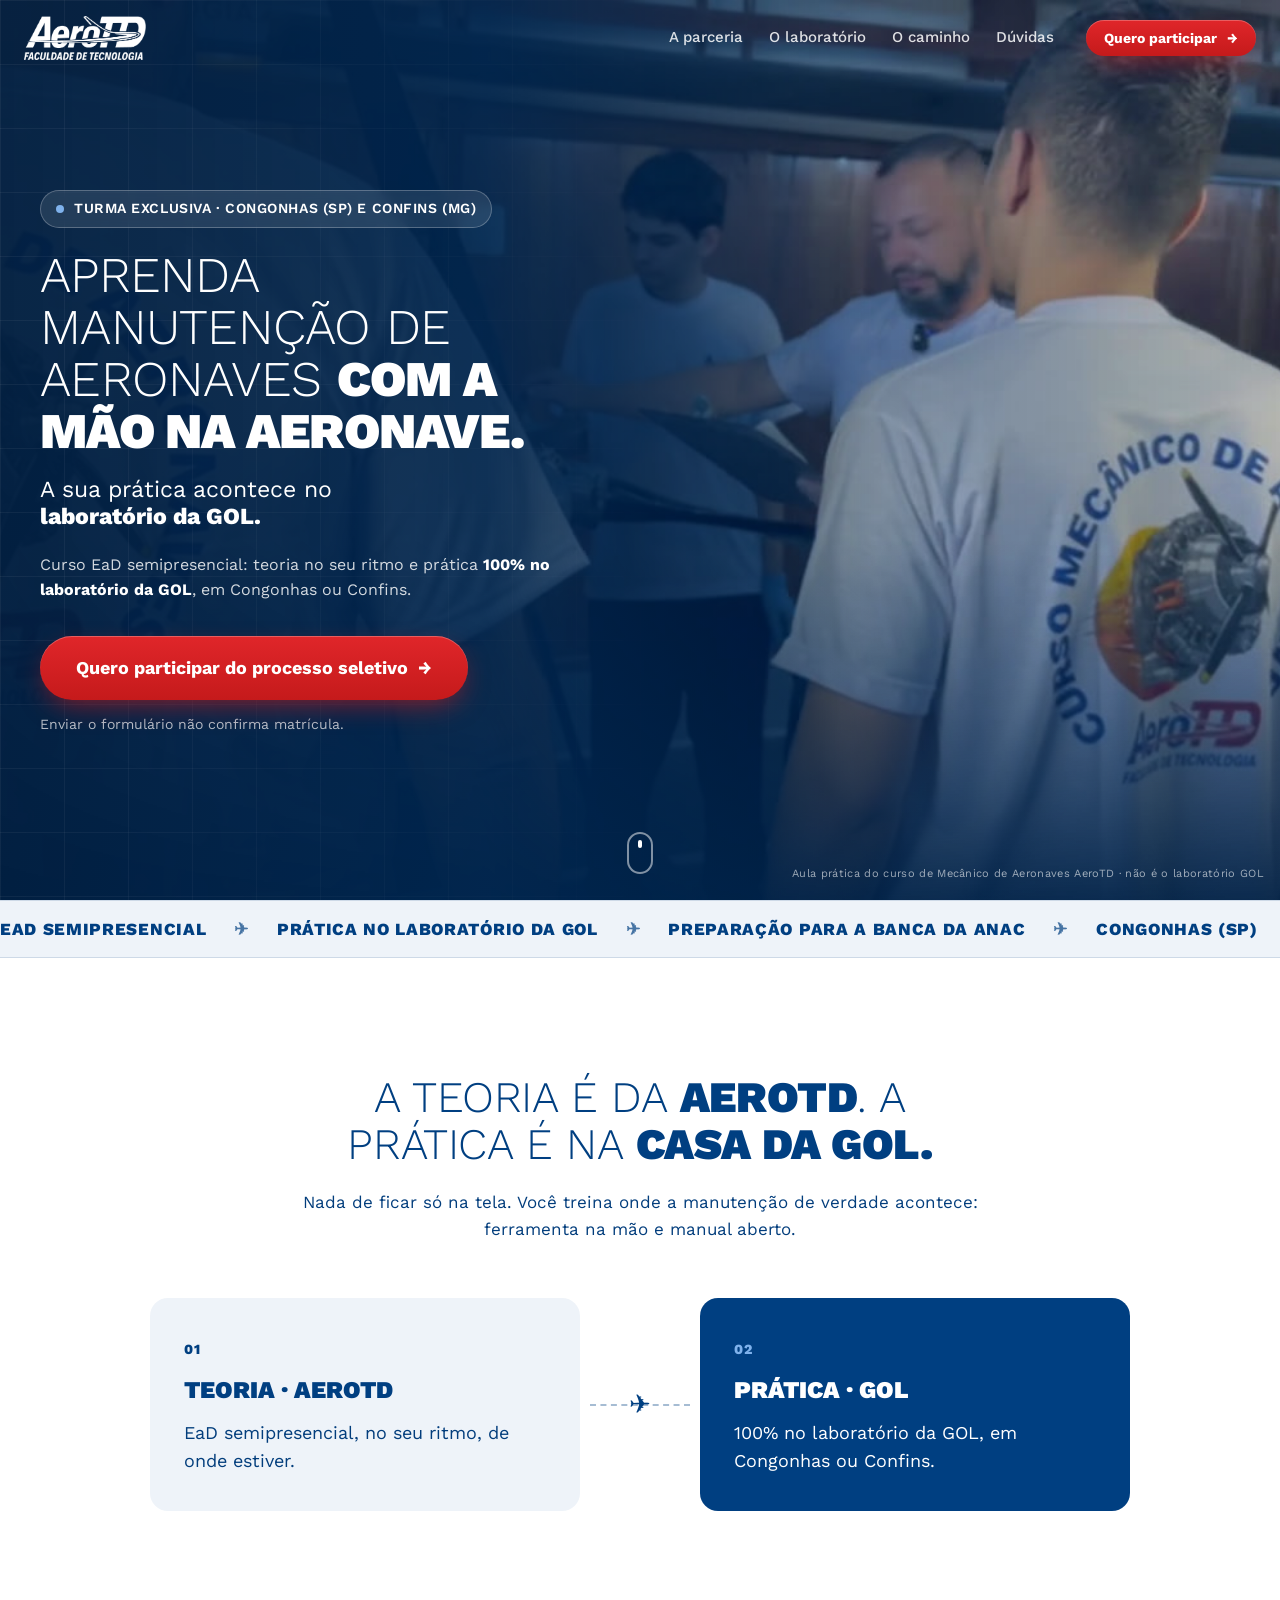
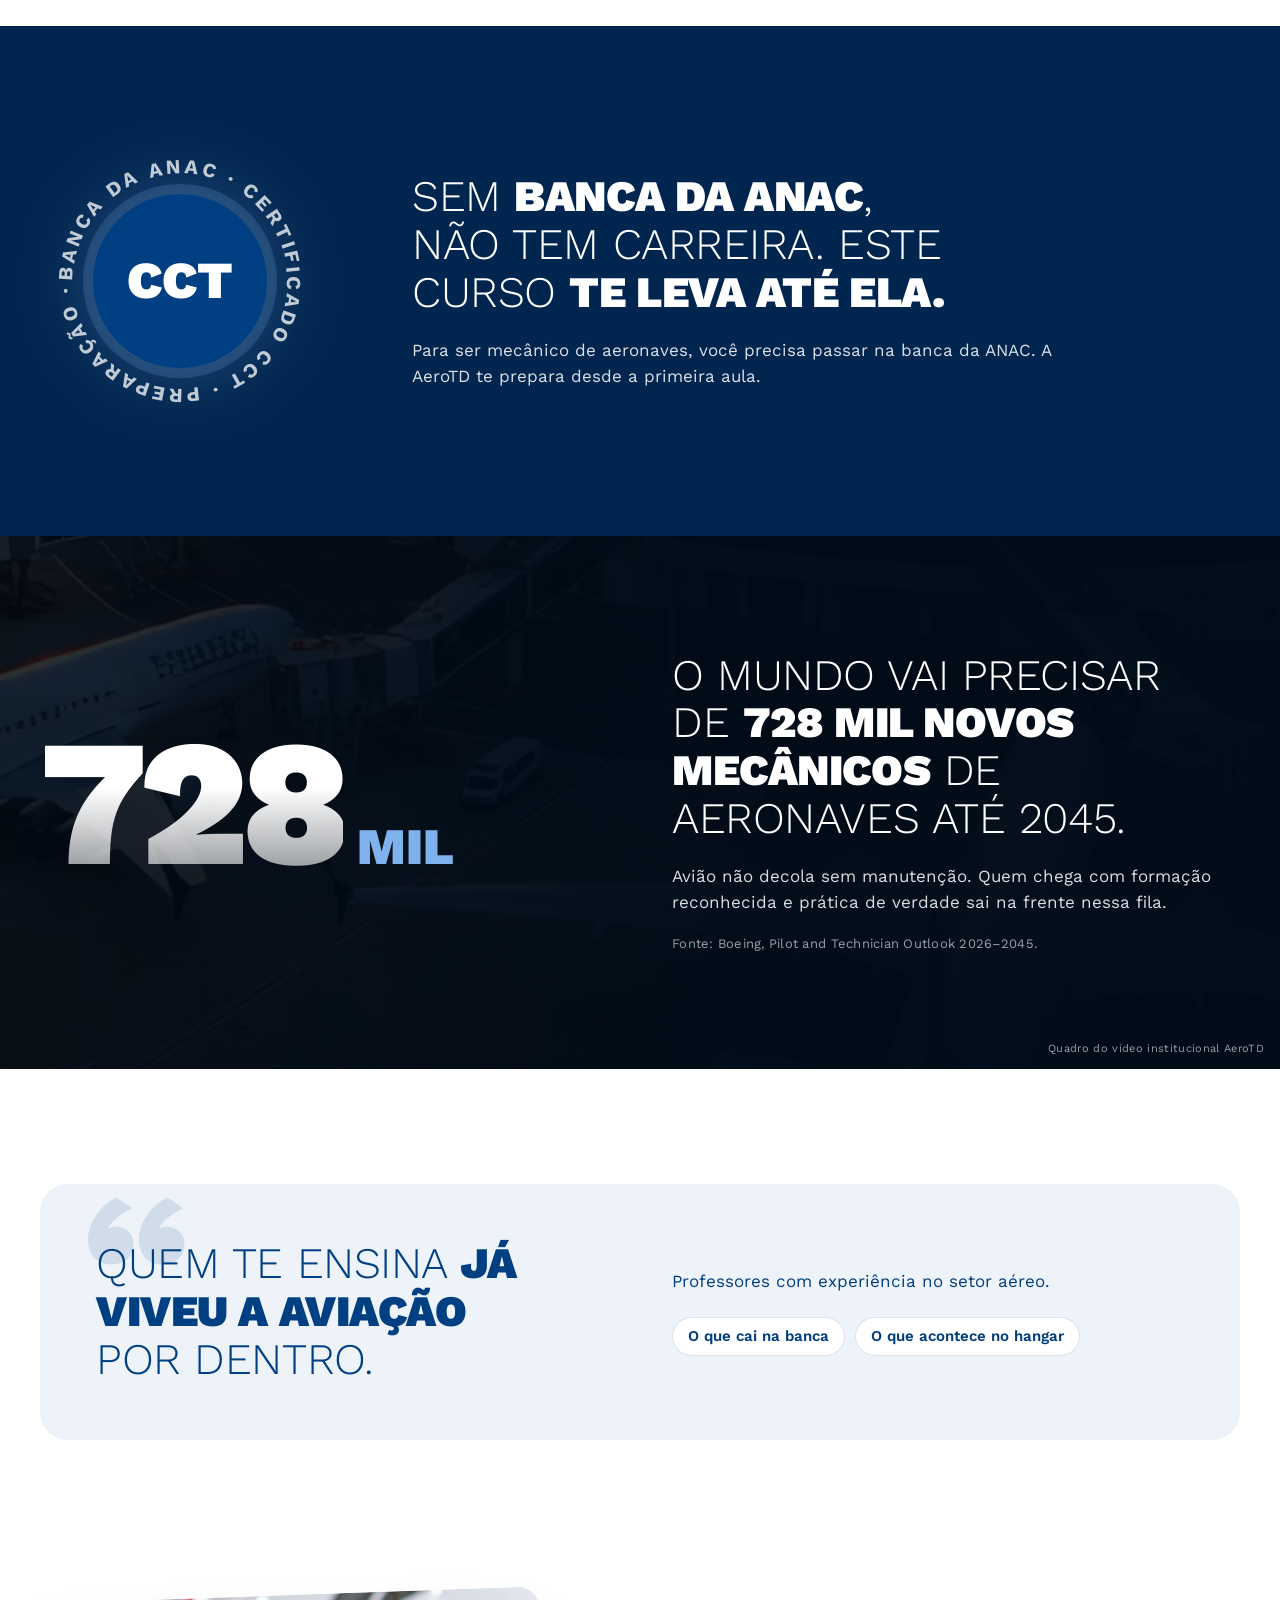
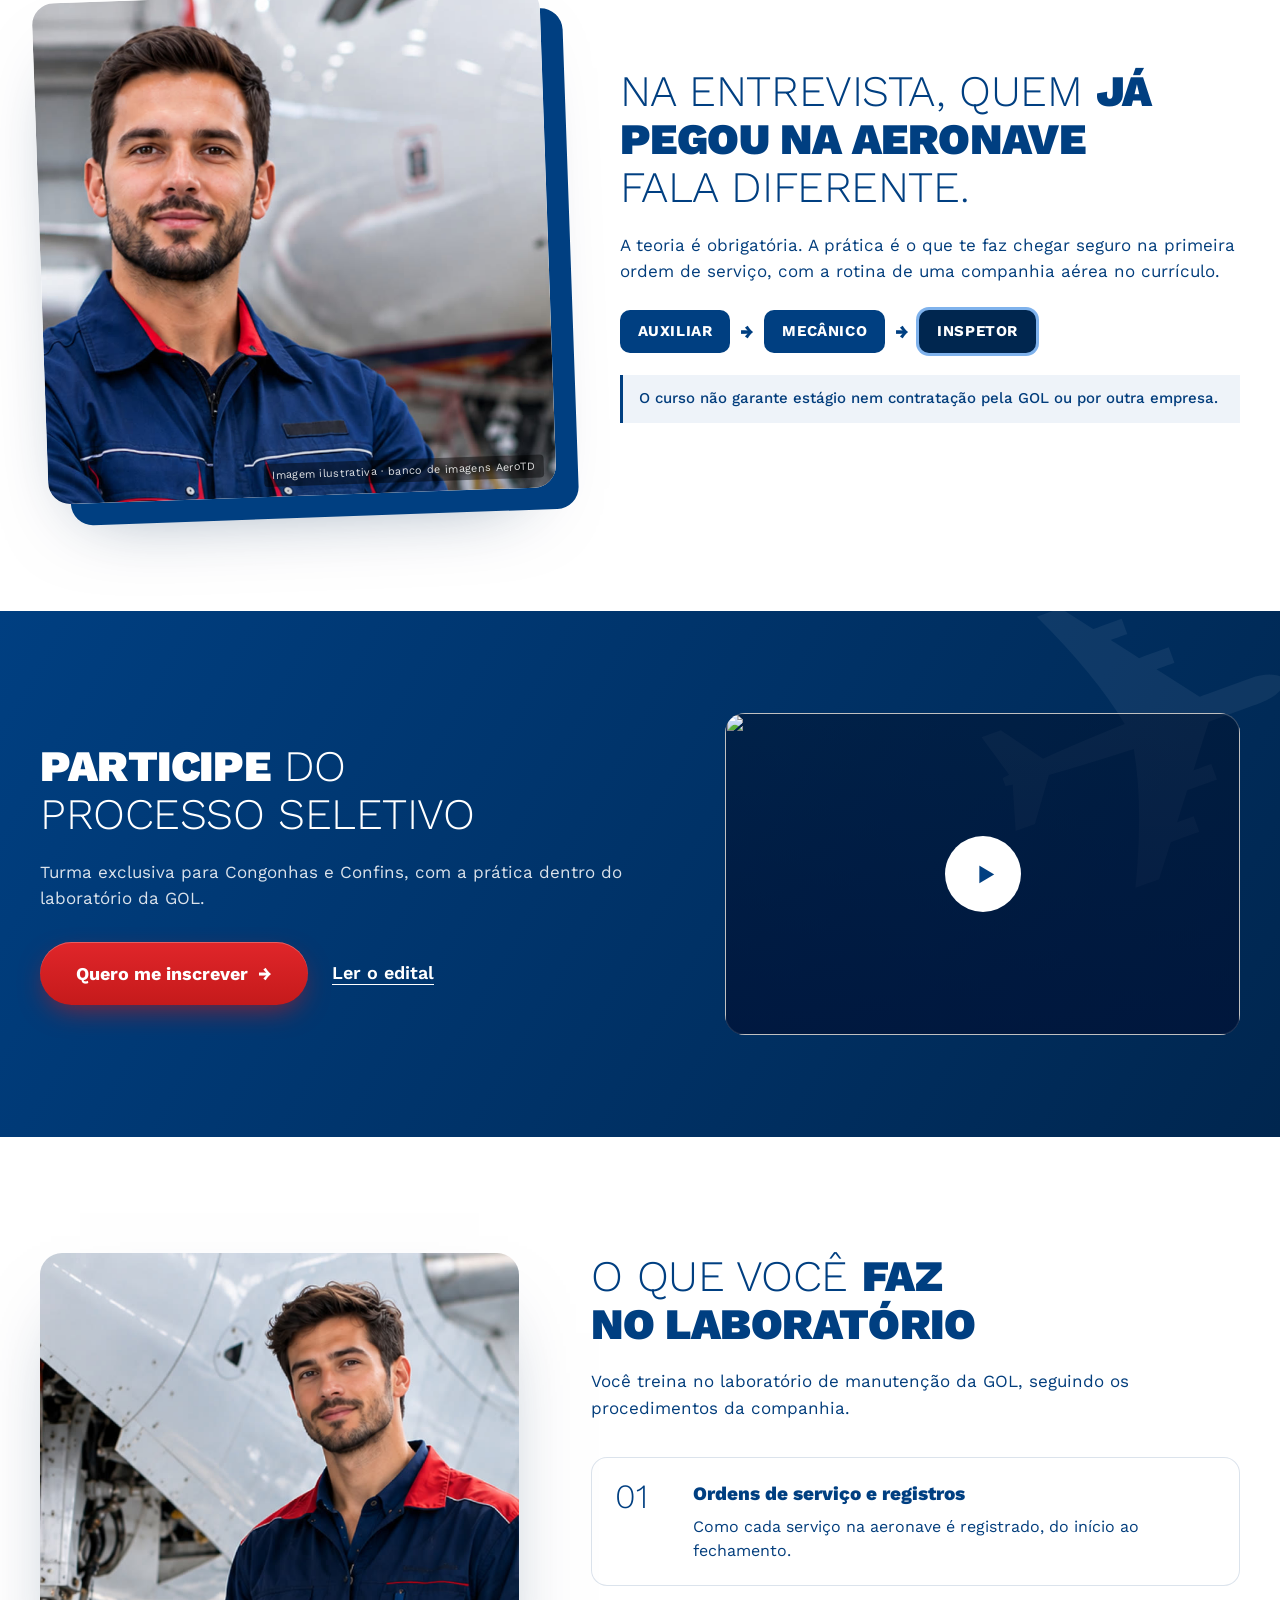
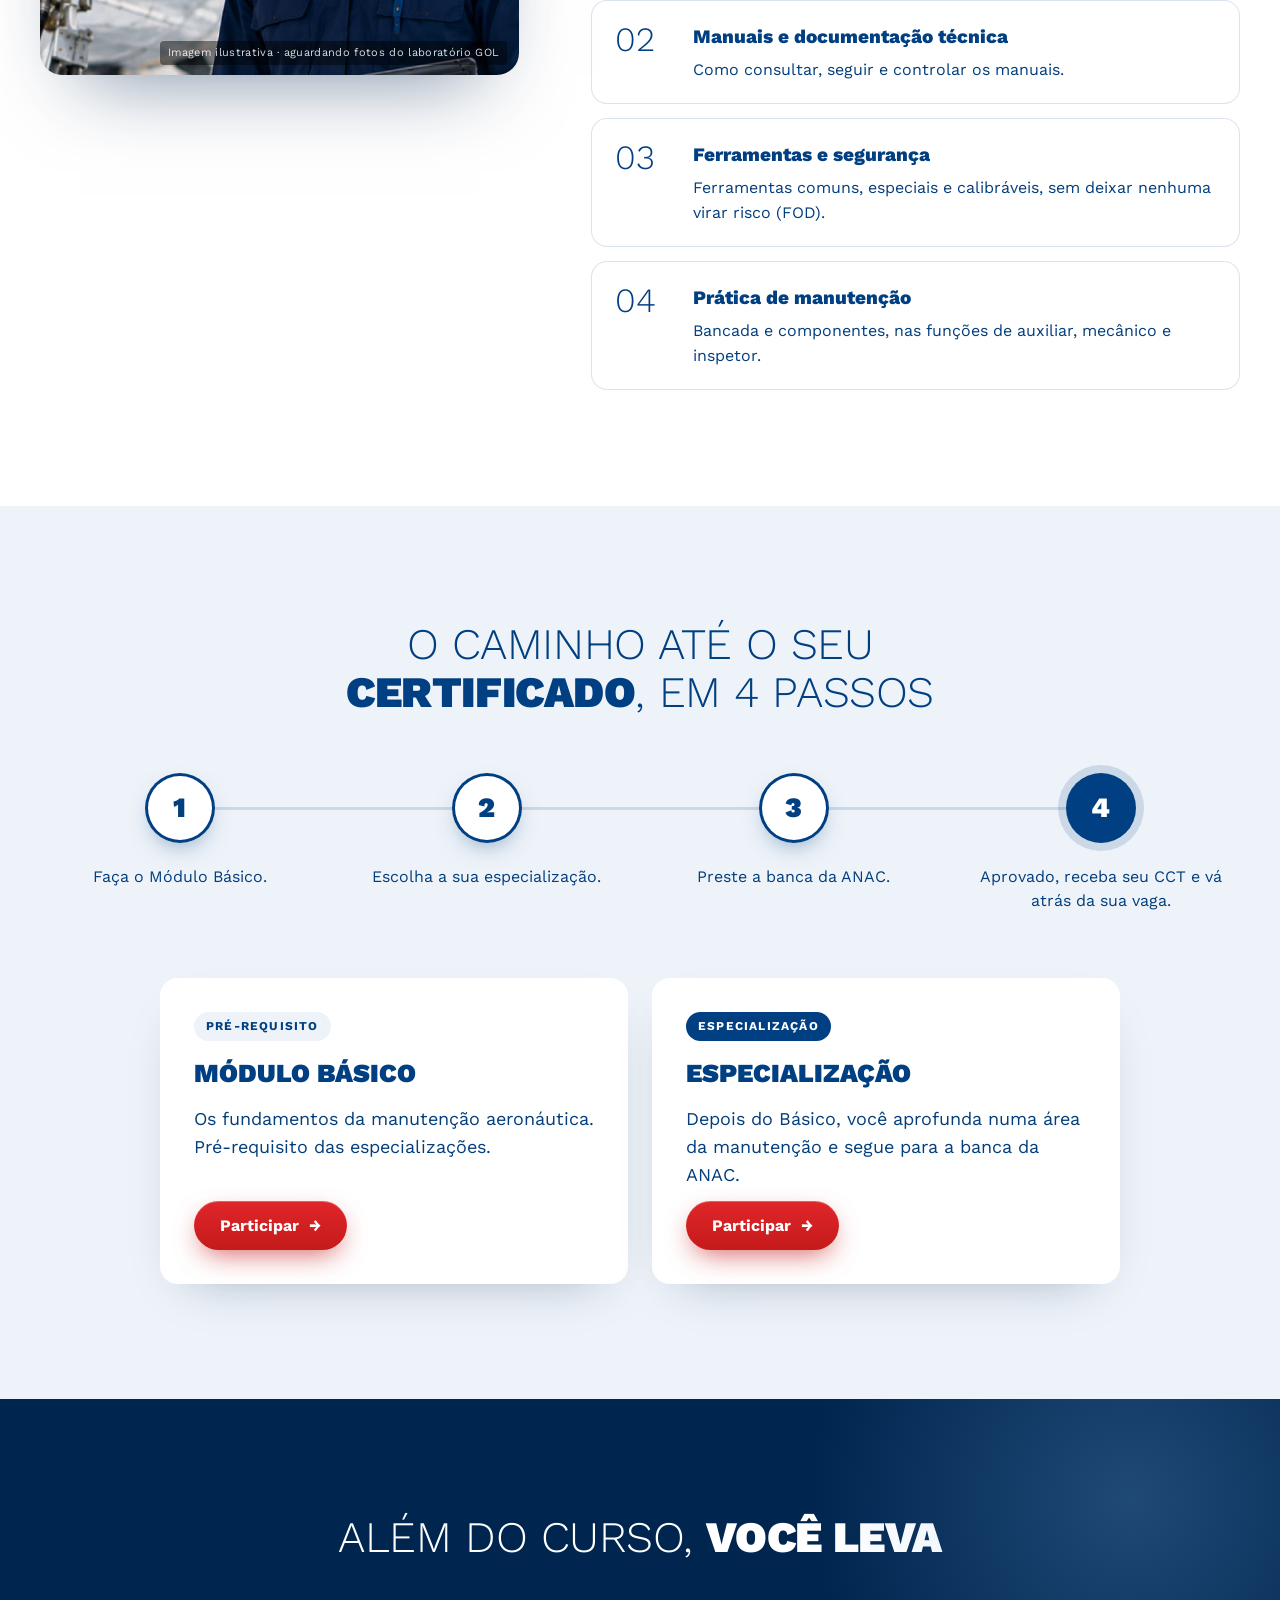
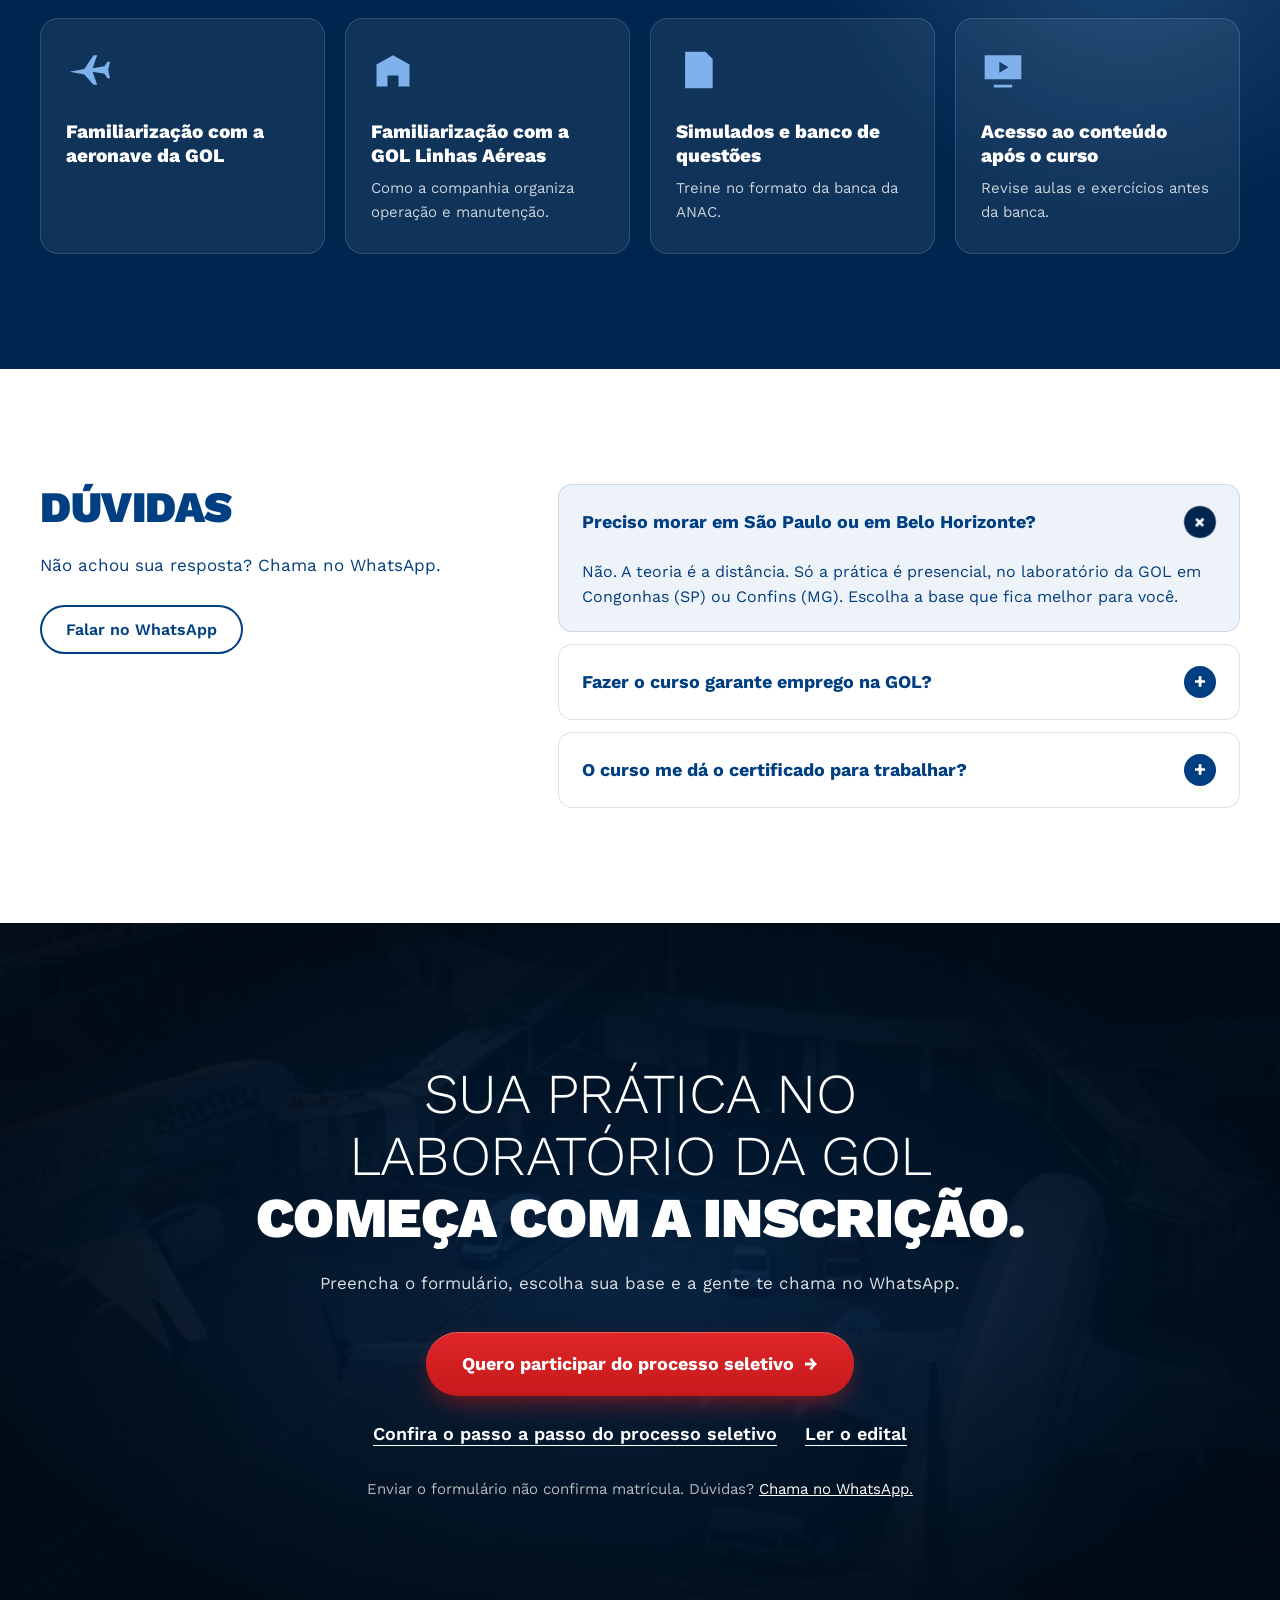
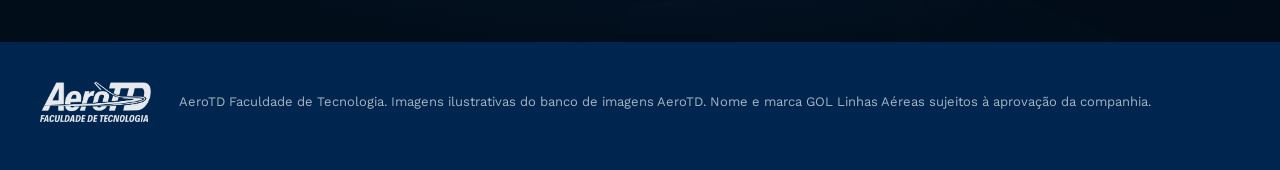
==== commit b93fa7e7: "Add files via upload" ====
--- a/index.html
+++ b/index.html
@@ -1,6 +1,5 @@
 <!doctype html>
-<html lang="pt-BR">
-<head>
+<html lang="pt-BR"><head>
 <meta charset="utf-8">
 <meta name="viewport" content="width=device-width, initial-scale=1">
 <meta name="robots" content="noindex,nofollow">
@@ -8,21 +7,423 @@
 <meta name="description" content="Curso de Mecânico de Manutenção Aeronáutica EaD semipresencial com aulas práticas no laboratório da GOL Linhas Aéreas, em Congonhas (SP) ou Confins (MG).">
 <script>document.documentElement.classList.add('js')</script>
 <link rel="preconnect" href="https://fonts.googleapis.com">
-<link rel="preconnect" href="https://fonts.gstatic.com" crossorigin>
-<link href="https://fonts.googleapis.com/css2?family=Work+Sans:wght@400;500;600;700;800;900&display=swap" rel="stylesheet">
-<link rel="stylesheet" href="assets/styles.css">
+<link rel="preconnect" href="https://fonts.gstatic.com" crossorigin="">
+<link href="https://fonts.googleapis.com/css2?family=Work+Sans:wght@400;500;600;700;800;900&amp;display=swap" rel="stylesheet">
+<style>/* Tokens: brand.system rev. 2 (AeroTD). Azul #003F81, vermelho CTA #C51A1B, texto #023D7C, branco. Work Sans. */
+:root {
+  --navy: #003F81;
+  --navy-deep: #00264F;
+  --ink: #023D7C;
+  --red: #C51A1B;
+  --red-hot: #E0262A;
+  --sky: #7FB2EC;            /* tinta clara do azul da marca, para destaques sobre fundo escuro */
+  --white: #FFFFFF;
+  --soft: #EEF3F9;
+  --line: rgba(2, 61, 124, .14);
+  --pend: #FFE36E;
+  --font: 'Work Sans', sans-serif;
+  --wrap: 1200px;
+  --header-h: 76px;
+  --ease: cubic-bezier(.2, .7, .2, 1);
+  --radius: 18px;
+}
+
+*, *::before, *::after { box-sizing: border-box; }
+html { scroll-behavior: smooth; scroll-padding-top: var(--header-h); }
+body { margin: 0; font-family: var(--font); color: var(--ink); background: var(--white); font-size: 18px; line-height: 1.55; -webkit-font-smoothing: antialiased; }
+img { display: block; max-width: 100%; height: auto; }
+h1, h2, h3 { margin: 0; }
+p { margin: 0; }
+a { color: inherit; }
+.wrap { width: min(var(--wrap), 100% - 48px); margin-inline: auto; }
+
+/* Pendência visível */
+mark.pend { background: var(--pend); color: #3a2c00; padding: 0 .3em; border-radius: 4px; font-weight: 600; box-decoration-break: clone; -webkit-box-decoration-break: clone; }
+.pend-tag { display: inline-flex; align-items: center; gap: 6px; margin-top: 14px; padding: 5px 12px; border-radius: 999px; background: var(--pend); color: #3a2c00; font-size: 13px; font-weight: 700; letter-spacing: .02em; }
+.pend-tag::before { content: '!'; display: grid; place-items: center; width: 16px; height: 16px; border-radius: 50%; background: #3a2c00; color: var(--pend); font-size: 11px; }
+.no-pend mark.pend { background: none; color: inherit; padding: 0; font-weight: inherit; }
+.no-pend [data-pend-ui] { display: none !important; }
+
+.preview-bar { position: relative; z-index: 60; background: #1b1b1b; color: #eee; font-size: 13px; text-align: center; padding: 8px 16px; }
+.preview-bar mark.pend { font-size: 12px; }
+
+/* Botões */
+.btn { --bg: var(--navy); --fg: var(--white); display: inline-flex; align-items: center; justify-content: center; gap: 10px; border: 0; cursor: pointer; font: 600 16px/1.2 var(--font); text-decoration: none; padding: 15px 26px; border-radius: 999px; background: var(--bg); color: var(--fg); transition: transform .25s var(--ease), box-shadow .25s var(--ease), background .25s; position: relative; overflow: hidden; }
+.btn::after { content: ''; position: absolute; inset: 0; background: linear-gradient(110deg, transparent 30%, rgba(255,255,255,.35) 50%, transparent 70%); transform: translateX(-120%); transition: transform .7s var(--ease); }
+.btn:hover { transform: translateY(-2px); box-shadow: 0 12px 30px -10px rgba(0,0,0,.45); }
+.btn:hover::after { transform: translateX(120%); }
+.btn:focus-visible { outline: 3px solid var(--pend); outline-offset: 3px; }
+.btn--red { --bg: linear-gradient(180deg, var(--red-hot) 0%, var(--red) 100%); font-weight: 700; box-shadow: 0 10px 28px -8px rgba(197,26,27,.75), inset 0 1px 0 rgba(255,255,255,.25); }
+.btn--red::after { animation: shine 4.5s var(--ease) infinite; }
+.btn--red:hover { box-shadow: 0 16px 36px -8px rgba(197,26,27,.9), inset 0 1px 0 rgba(255,255,255,.25); }
+.btn--red .btn__arrow { display: inline-block; animation: nudge 1.6s ease-in-out infinite; }
+.btn--red.btn--lg { padding: 21px 36px; font-size: 18px; animation: pulse 2.6s ease-out infinite; }
+@keyframes shine { 0%, 70% { transform: translateX(-120%); } 100% { transform: translateX(120%); } }
+@keyframes nudge { 0%, 100% { transform: translateX(0); } 50% { transform: translateX(5px); } }
+.btn--ghost { --bg: transparent; --fg: var(--white); box-shadow: inset 0 0 0 2px rgba(255,255,255,.7); }
+.btn--navy { --bg: var(--navy); }
+.btn--outline { --bg: transparent; --fg: var(--navy); box-shadow: inset 0 0 0 2px var(--navy); }
+.btn--sm { padding: 10px 18px; font-size: 14px; }
+.btn--lg { padding: 19px 32px; font-size: 17px; }
+.btn--block { width: 100%; }
+.btn__arrow { transition: transform .3s var(--ease); }
+.btn:hover .btn__arrow { transform: translateX(5px); }
+@keyframes pulse { 0% { box-shadow: 0 10px 28px -8px rgba(197,26,27,.75), 0 0 0 0 rgba(224,38,42,.55); } 70%, 100% { box-shadow: 0 10px 28px -8px rgba(197,26,27,.75), 0 0 0 20px rgba(224,38,42,0); } }
+
+/* Header */
+.header { position: sticky; top: 0; z-index: 50; height: var(--header-h); background: transparent; transition: background .35s, box-shadow .35s; margin-bottom: calc(var(--header-h) * -1); }
+.header__in { height: 100%; width: min(1320px, 100% - 48px); margin-inline: auto; display: flex; align-items: center; gap: 32px; }
+.header__logo img { height: 44px; width: auto; filter: brightness(0) invert(1); transition: filter .35s; }
+.header__nav { display: flex; gap: 26px; margin-left: auto; }
+.header__nav a { color: rgba(255,255,255,.85); text-decoration: none; font-size: 15px; font-weight: 500; position: relative; }
+.header__nav a::after { content: ''; position: absolute; left: 0; right: 100%; bottom: -6px; height: 2px; background: currentColor; transition: right .3s var(--ease); }
+.header__nav a:hover::after { right: 0; }
+.header.is-solid, .header.is-light { background: rgba(255,255,255,.94); backdrop-filter: blur(12px); box-shadow: 0 1px 0 var(--line); }
+.header.is-solid .header__logo img, .header.is-light .header__logo img { filter: none; }
+.header.is-solid .header__nav a, .header.is-light .header__nav a { color: var(--ink); }
+.header.is-navy { background: rgba(0, 38, 79, .92); backdrop-filter: blur(12px); box-shadow: none; }
+.header.is-navy .header__logo img { filter: brightness(0) invert(1); }
+.header.is-navy .header__nav a { color: rgba(255,255,255,.85); }
+.header__progress { position: absolute; left: 0; right: 0; bottom: 0; height: 3px; }
+.header__progress span { display: block; height: 100%; width: 100%; background: var(--sky); transform-origin: left; transform: scaleX(var(--p, 0)); }
+
+/* Tags e textos */
+.tag { display: inline-flex; align-items: center; gap: 10px; font-size: 14px; font-weight: 600; letter-spacing: .04em; text-transform: uppercase; padding: 8px 16px; border-radius: 999px; }
+.tag--light { color: var(--white); background: rgba(255,255,255,.1); box-shadow: inset 0 0 0 1px rgba(255,255,255,.25); backdrop-filter: blur(6px); }
+.tag__dot { width: 8px; height: 8px; border-radius: 50%; background: var(--sky); box-shadow: 0 0 0 0 rgba(127,178,236,.7); animation: dot 1.8s infinite; }
+@keyframes dot { 0% { box-shadow: 0 0 0 0 rgba(127,178,236,.7); } 80%, 100% { box-shadow: 0 0 0 10px rgba(127,178,236,0); } }
+
+.h2 { font-size: clamp(30px, 3.4vw, 48px); line-height: 1.1; font-weight: 300; text-transform: uppercase; letter-spacing: -.01em; color: var(--navy); text-wrap: balance; }
+.h2 strong, .modal__title strong { font-weight: 900; }
+.h2--light { color: var(--white); }
+
+.h2--xl { font-size: clamp(34px, 4.4vw, 62px); }
+.lead { margin-top: 20px; font-size: clamp(17px, 1.3vw, 20px); color: var(--ink); max-width: 62ch; }
+.lead--light { color: rgba(255,255,255,.86); }
+.apoio { margin-top: 28px; font-size: 15px; color: rgba(2,61,124,.75); }
+.apoio--light { color: rgba(255,255,255,.7); }
+.apoio--light a { color: var(--white); }
+.aviso { margin-top: 22px; padding: 12px 16px; border-left: 3px solid var(--navy); background: var(--soft); font-size: 15px; font-weight: 500; }
+.fonte { margin-top: 18px; font-size: 13px; color: rgba(255,255,255,.6); letter-spacing: .02em; }
+.img-note { position: absolute; right: 16px; bottom: 12px; z-index: 3; font-size: 11px; color: rgba(255,255,255,.6); letter-spacing: .03em; }
+.img-note--in { right: 12px; bottom: 10px; padding: 3px 8px; border-radius: 4px; background: rgba(0,0,0,.45); color: rgba(255,255,255,.85); }
+
+/* Seções */
+.sec { position: relative; padding: clamp(80px, 9vw, 130px) 0; }
+.sec--light { background: var(--white); }
+.sec--soft { background: var(--soft); }
+.sec--navy { background: var(--navy-deep); color: var(--white); overflow: hidden; }
+.sec__head { text-align: center; max-width: 880px; margin: 0 auto 56px; }
+.sec__head .lead { margin-inline: auto; }
+
+/* C01 Hero */
+.hero { position: relative; min-height: 100svh; display: flex; align-items: center; background: var(--navy-deep); color: var(--white); overflow: hidden; padding: calc(var(--header-h) + 40px) 0 90px; }
+.hero__bg { position: absolute; inset: 0; }
+.hero__bg img, .hero__video { width: 100%; height: 100%; object-fit: cover; object-position: 60% 40%; transform: scale(1.06); animation: heroZoom 14s var(--ease) forwards; }
+@keyframes heroZoom { to { transform: scale(1); } }
+.hero__bg::after { content: ''; position: absolute; inset: 0; background: linear-gradient(90deg, rgba(0,30,64,.97) 0%, rgba(0,38,79,.9) 38%, rgba(0,38,79,.45) 68%, rgba(0,38,79,.25) 100%), linear-gradient(0deg, rgba(0,30,64,.9) 0%, transparent 40%); }
+.hero__grid { position: absolute; inset: 0; background-image: linear-gradient(rgba(255,255,255,.05) 1px, transparent 1px), linear-gradient(90deg, rgba(255,255,255,.05) 1px, transparent 1px); background-size: 64px 64px; mask-image: linear-gradient(90deg, #000 0%, transparent 55%); }
+.hero__in { position: relative; z-index: 2; display: grid; grid-template-columns: minmax(0, 760px); }
+.hero__title { margin-top: 22px; font-size: clamp(36px, 3.9vw, 58px); line-height: 1.04; font-weight: 300; text-transform: uppercase; letter-spacing: -.015em; max-width: 17ch; }
+.hero__title strong { font-weight: 900; }
+.hero__title-sub { display: block; margin-top: 18px; font-size: clamp(20px, 1.8vw, 27px); line-height: 1.2; font-weight: 400; text-transform: none; letter-spacing: 0; color: var(--white); max-width: 26ch; }
+.hero__text { margin-top: 22px; font-size: clamp(16px, 1.2vw, 19px); color: rgba(255,255,255,.82); max-width: 56ch; }
+.hero__text strong { color: var(--white); }
+.hero__title-sub strong { font-weight: 800; }
+.hero__cta { margin-top: 34px; display: flex; flex-direction: column; align-items: flex-start; gap: 14px; }
+.hero__apoio { font-size: 14px; color: rgba(255,255,255,.7); }
+.hero__anim { opacity: 0; transform: translateY(28px); filter: blur(10px); animation: heroIn 1s var(--ease) forwards; animation-delay: calc(.15s + var(--d) * .14s); }
+@keyframes heroIn { to { opacity: 1; transform: none; filter: none; } }
+.hero__scroll { position: absolute; z-index: 3; left: 50%; bottom: 26px; width: 26px; height: 42px; border-radius: 14px; box-shadow: inset 0 0 0 2px rgba(255,255,255,.5); translate: -50% 0; }
+.hero__scroll span { position: absolute; left: 50%; top: 8px; width: 4px; height: 8px; margin-left: -2px; border-radius: 2px; background: var(--white); animation: scrollDot 1.8s infinite; }
+@keyframes scrollDot { 0% { opacity: 0; transform: translateY(0); } 30% { opacity: 1; } 100% { opacity: 0; transform: translateY(16px); } }
+.img-note--hero { bottom: 18px; }
+
+/* Faixa */
+.marquee { background: var(--soft); color: var(--navy); box-shadow: inset 0 1px 0 var(--line), inset 0 -1px 0 var(--line); overflow: hidden; padding: 16px 0; }
+.marquee__track { display: flex; width: max-content; gap: 28px; align-items: center; animation: marquee 32s linear infinite; font-weight: 800; text-transform: uppercase; letter-spacing: .04em; font-size: 17px; white-space: nowrap; }
+.marquee__track i { font-style: normal; opacity: .7; }
+@keyframes marquee { to { transform: translateX(-50%); } }
+
+/* C02 */
+.split { display: grid; grid-template-columns: 1fr 120px 1fr; align-items: stretch; max-width: 980px; margin: 0 auto; }
+.split__card { position: relative; padding: 36px 34px; border-radius: var(--radius); background: var(--soft); transition: transform .4s var(--ease), box-shadow .4s var(--ease); }
+.split__card:hover { transform: translateY(-6px); box-shadow: 0 24px 50px -24px rgba(0,63,129,.45); }
+.split__card h3 { font-size: 24px; font-weight: 900; text-transform: uppercase; color: var(--navy); margin-top: 10px; }
+.split__card p { margin-top: 10px; }
+.split__card--navy { background: var(--navy); color: var(--white); }
+.split__card--navy h3 { color: var(--white); }
+.split__num { font-size: 14px; font-weight: 800; color: var(--navy); letter-spacing: .1em; }
+.split__card--navy .split__num { color: var(--sky); }
+.split__link { position: relative; display: grid; place-items: center; }
+.split__link::before { content: ''; position: absolute; left: 10px; right: 10px; top: 50%; border-top: 2px dashed rgba(0,63,129,.35); }
+.split__plane { position: relative; font-size: 26px; color: var(--navy); animation: fly 3.2s ease-in-out infinite; }
+@keyframes fly { 0%, 100% { transform: translateX(-26px); } 50% { transform: translateX(26px); } }
+#parceria .apoio { text-align: center; }
+
+/* C03 */
+.anac__in { display: grid; grid-template-columns: 300px 1fr; gap: 72px; align-items: center; }
+.anac__seal { position: relative; width: 280px; aspect-ratio: 1; display: grid; place-items: center; }
+.anac__ring { position: absolute; inset: 0; width: 100%; height: 100%; fill: rgba(255,255,255,.75); font: 700 8.6px var(--font); animation: spin 22s linear infinite; }
+@keyframes spin { to { transform: rotate(360deg); } }
+.anac__core { width: 62%; aspect-ratio: 1; display: grid; place-items: center; border-radius: 50%; background: var(--navy); font-size: 52px; font-weight: 900; box-shadow: 0 0 0 10px rgba(127,178,236,.18), 0 0 80px rgba(127,178,236,.35); }
+
+/* C04 */
+.mercado { position: relative; background: #000c19; color: var(--white); overflow: hidden; }
+.mercado__bg { position: absolute; inset: 0; }
+.mercado__bg img { width: 100%; height: 130%; object-fit: cover; object-position: center 60%; transform: translateY(calc(var(--py, 0) * 1px)); opacity: .75; }
+.mercado__bg::after { content: ''; position: absolute; inset: 0; background: linear-gradient(90deg, rgba(0,12,25,.55), rgba(0,12,25,.92) 60%); }
+.mercado__in { position: relative; z-index: 2; display: grid; grid-template-columns: 1fr 1fr; gap: 64px; align-items: center; }
+.mercado__big { display: flex; align-items: baseline; gap: 14px; font-weight: 900; line-height: .85; color: var(--white); }
+.mercado__big .count { font-size: clamp(110px, 14vw, 210px); letter-spacing: -.04em; font-variant-numeric: tabular-nums; background: linear-gradient(180deg, #fff 40%, rgba(255,255,255,.55)); -webkit-background-clip: text; background-clip: text; color: transparent; }
+.mercado__unit { font-size: clamp(36px, 4vw, 60px); color: var(--sky); text-transform: uppercase; }
+
+/* C05 */
+.profs { padding-bottom: 40px; }
+.profs__in { display: grid; grid-template-columns: 1fr 1fr; gap: 64px; align-items: center; padding: 56px; border-radius: 28px; background: var(--soft); }
+.profs__quote { position: relative; }
+.profs__mark { position: absolute; top: -70px; left: -14px; font-size: 180px; line-height: 1; font-weight: 900; color: var(--navy); opacity: .12; }
+.profs__in .lead { margin-top: 0; }
+.chips { display: flex; flex-wrap: wrap; gap: 10px; list-style: none; padding: 0; margin: 22px 0 0; }
+.chips li { padding: 8px 16px; border-radius: 999px; background: var(--white); font-size: 15px; font-weight: 600; box-shadow: inset 0 0 0 1px var(--line); }
+
+/* C06 */
+.pratica__in { display: grid; grid-template-columns: .9fr 1.1fr; gap: 72px; align-items: center; }
+.photo { position: relative; margin: 0; border-radius: 22px; overflow: hidden; box-shadow: 0 40px 80px -40px rgba(0,38,79,.55); }
+.photo img { width: 100%; height: 100%; object-fit: cover; transition: transform 1.2s var(--ease); }
+.photo:hover img { transform: scale(1.05); }
+.photo--tilt { rotate: -2deg; box-shadow: 22px 22px 0 var(--navy), 0 40px 80px -40px rgba(0,38,79,.55); }
+.roles { display: flex; align-items: center; flex-wrap: wrap; gap: 10px; margin-top: 26px; }
+.roles span { padding: 10px 18px; border-radius: 10px; background: var(--navy); color: var(--white); font-weight: 700; font-size: 15px; text-transform: uppercase; letter-spacing: .04em; }
+.roles span:last-of-type { background: var(--navy-deep); box-shadow: 0 0 0 3px var(--sky); }
+.roles i { font-style: normal; color: var(--navy); font-weight: 800; }
+
+/* C07 */
+.cta-band { position: relative; background: linear-gradient(120deg, var(--navy) 0%, var(--navy-deep) 100%); color: var(--white); padding: clamp(70px, 8vw, 110px) 0; overflow: hidden; }
+.cta-band::before { content: '✈'; position: absolute; right: -40px; top: -80px; font-size: 420px; line-height: 1; color: rgba(255,255,255,.06); rotate: -20deg; }
+.cta-band__in { position: relative; display: grid; grid-template-columns: 1.1fr .9fr; gap: 56px; align-items: center; }
+.cta-band__actions { margin-top: 30px; display: flex; flex-wrap: wrap; align-items: center; gap: 24px; }
+.link-light { color: var(--white); font-weight: 600; text-underline-offset: 5px; }
+.link-light:hover { text-decoration-thickness: 2px; }
+.video-frame { aspect-ratio: 16 / 10; border-radius: 20px; overflow: hidden; background: rgba(0,0,0,.25); box-shadow: inset 0 0 0 1px rgba(255,255,255,.3); }
+.video-frame__ph { height: 100%; display: flex; flex-direction: column; align-items: center; justify-content: center; gap: 14px; text-align: center; padding: 24px; font-weight: 600; }
+.video-frame__play { width: 76px; height: 76px; display: grid; place-items: center; padding-left: 6px; border-radius: 50%; background: var(--white); color: var(--navy); font-size: 26px; animation: pulseW 2.4s infinite; }
+.video-frame__yt { position: relative; width: 100%; border: 0; cursor: pointer; color: var(--white); font: inherit; font-weight: 600; background: transparent; }
+.video-frame__yt img { position: absolute; inset: 0; width: 100%; height: 100%; object-fit: cover; z-index: -1; }
+.video-frame__yt::before { content: ""; position: absolute; inset: 0; z-index: -1; background: linear-gradient(180deg, rgba(0,20,60,.25), rgba(0,20,60,.7)); }
+.video-frame__yt { isolation: isolate; }
+.video-frame__yt:hover .video-frame__play, .video-frame__yt:focus-visible .video-frame__play { transform: scale(1.08); }
+.video-frame__play { transition: transform .2s; }
+.video-frame iframe { width: 100%; height: 100%; border: 0; display: block; }
+@keyframes pulseW { 0% { box-shadow: 0 0 0 0 rgba(255,255,255,.55); } 70%, 100% { box-shadow: 0 0 0 24px rgba(255,255,255,0); } }
+
+/* C08 */
+.lab__in { display: grid; grid-template-columns: .85fr 1.15fr; gap: 72px; align-items: start; }
+.lab__media { position: sticky; top: calc(var(--header-h) + 30px); }
+.lab__list { list-style: none; padding: 0; margin: 36px 0 0; display: grid; gap: 14px; }
+.lab__list li { display: grid; grid-template-columns: 62px 1fr; gap: 16px; padding: 22px 24px; border-radius: 16px; box-shadow: inset 0 0 0 1px var(--line); transition: background .35s, box-shadow .35s, transform .35s var(--ease); }
+.lab__list li:hover { background: var(--soft); box-shadow: inset 4px 0 0 var(--navy), inset 0 0 0 1px var(--line); transform: translateX(6px); }
+.lab__n { font-size: 34px; font-weight: 300; color: var(--navy); line-height: 1; }
+.lab__list h3 { font-size: 19px; font-weight: 800; color: var(--navy); }
+.lab__list p { margin-top: 6px; font-size: 16px; }
+
+/* C09 */
+.steps { position: relative; list-style: none; padding: 0; margin: 0 0 64px; display: grid; grid-template-columns: repeat(4, 1fr); gap: 28px; }
+.steps__line { position: absolute; left: 12%; right: 12%; top: 34px; height: 3px; background: rgba(0,63,129,.15); border-radius: 2px; }
+.steps__line span { display: block; height: 100%; background: linear-gradient(90deg, var(--sky), var(--navy)); transform-origin: left; transform: scaleX(var(--sp, 0)); transition: transform .2s linear; }
+.step { position: relative; text-align: center; }
+.step__n { display: grid; place-items: center; width: 70px; height: 70px; margin: 0 auto 22px; border-radius: 50%; background: var(--white); color: var(--navy); font-size: 28px; font-weight: 900; box-shadow: inset 0 0 0 3px var(--navy), 0 10px 24px -10px rgba(0,63,129,.5); }
+.step__n--last { background: var(--navy); color: var(--white); box-shadow: 0 0 0 8px rgba(0,63,129,.15); }
+.step p { font-size: 16px; }
+.courses { display: grid; grid-template-columns: 1fr 1fr; gap: 24px; max-width: 960px; margin: 0 auto; }
+.course { display: flex; flex-direction: column; align-items: flex-start; gap: 12px; padding: 34px; border-radius: var(--radius); background: var(--white); box-shadow: 0 20px 50px -30px rgba(0,38,79,.4); transition: transform .4s var(--ease); }
+.course:hover { transform: translateY(-6px); }
+.course h3 { font-size: 26px; font-weight: 900; color: var(--navy); text-transform: uppercase; }
+.course p { flex: 1; }
+.course__tag { font-size: 12px; font-weight: 700; text-transform: uppercase; letter-spacing: .1em; padding: 5px 12px; border-radius: 999px; background: var(--soft); color: var(--navy); }
+.course__tag--alt { background: var(--navy); color: var(--white); }
+
+/* C10 */
+.bonus::before { content: ''; position: absolute; width: 700px; height: 700px; right: -200px; top: -250px; border-radius: 50%; background: radial-gradient(circle, rgba(127,178,236,.25), transparent 65%); }
+.bonus__grid { position: relative; display: grid; grid-template-columns: repeat(4, 1fr); gap: 20px; }
+.bonus__card { padding: 30px 26px; border-radius: var(--radius); background: rgba(255,255,255,.06); box-shadow: inset 0 0 0 1px rgba(255,255,255,.14); transition: background .4s, transform .4s var(--ease); }
+.bonus__card:hover { background: rgba(255,255,255,.12); transform: translateY(-8px); }
+.bonus__card h3 { margin-top: 20px; font-size: 19px; font-weight: 800; line-height: 1.25; }
+.bonus__card p { margin-top: 10px; font-size: 15px; color: rgba(255,255,255,.78); }
+.ico { width: 44px; height: 44px; fill: var(--sky); transition: transform .5s var(--ease); }
+.bonus__card:hover .ico { transform: rotate(-8deg) scale(1.12); }
+
+/* C11 */
+.faq__in { display: grid; grid-template-columns: .8fr 1.2fr; gap: 64px; align-items: start; }
+.faq__head { position: sticky; top: calc(var(--header-h) + 30px); }
+.faq__head .btn { margin-top: 26px; }
+.faq__list { display: grid; gap: 12px; }
+.faq details { border-radius: 14px; box-shadow: inset 0 0 0 1px var(--line); transition: background .3s; }
+.faq details[open] { background: var(--soft); }
+.faq summary { list-style: none; cursor: pointer; display: flex; justify-content: space-between; align-items: center; gap: 18px; padding: 22px 24px; font-weight: 700; font-size: 18px; color: var(--navy); }
+.faq summary::-webkit-details-marker { display: none; }
+.faq summary::after { content: '+'; flex: none; display: grid; place-items: center; width: 32px; height: 32px; border-radius: 50%; background: var(--navy); color: var(--white); font-size: 20px; transition: transform .35s var(--ease), background .3s; }
+.faq details[open] summary::after { transform: rotate(45deg); background: var(--navy-deep); }
+.faq__a { padding: 0 24px 22px; font-size: 16px; }
+
+/* C12 */
+.final { position: relative; padding: clamp(100px, 11vw, 160px) 0; color: var(--white); overflow: hidden; background: #000c19; text-align: center; }
+.final__bg { position: absolute; inset: 0; }
+.final__bg img { width: 100%; height: 100%; object-fit: cover; object-position: center 70%; }
+.final__bg::after { content: ''; position: absolute; inset: 0; background: radial-gradient(ellipse at center, rgba(0,38,79,.7), rgba(0,12,25,.95) 75%); }
+.final__in { position: relative; z-index: 2; max-width: 900px; }
+.final .lead { margin-inline: auto; }
+.final__actions { margin-top: 36px; }
+.final__links { margin-top: 24px; display: flex; justify-content: center; flex-wrap: wrap; gap: 28px; }
+.final .apoio { margin-top: 30px; }
+
+/* Rodapé */
+.footer { background: var(--navy-deep); color: rgba(255,255,255,.65); padding: 40px 0 48px; font-size: 13px; }
+.footer__in { display: flex; align-items: center; gap: 28px; }
+.footer__logo { height: 40px; width: auto; filter: brightness(0) invert(1); opacity: .9; }
+
+/* CTA fixo mobile */
+
+/* Modal M01 */
+.modal { position: fixed; inset: 0; z-index: 100; display: grid; place-items: center; padding: 20px; }
+.modal[hidden] { display: none; }
+.modal__backdrop { position: absolute; inset: 0; background: rgba(0,20,45,.7); backdrop-filter: blur(6px); animation: fadeIn .3s ease; }
+.modal__box { position: relative; width: min(520px, 100%); max-height: calc(100svh - 40px); overflow: auto; padding: 32px 32px 24px; border-radius: 22px; background: var(--white); box-shadow: 0 40px 100px -30px rgba(0,0,0,.6); animation: popIn .45s var(--ease); }
+@keyframes fadeIn { from { opacity: 0; } }
+@keyframes popIn { from { opacity: 0; transform: translateY(30px) scale(.96); } }
+.modal__close { position: absolute; right: 14px; top: 12px; width: 38px; height: 38px; border: 0; border-radius: 50%; background: var(--soft); color: var(--navy); font-size: 24px; cursor: pointer; }
+.modal__title { font-size: 26px; line-height: 1.12; font-weight: 300; text-transform: uppercase; color: var(--navy); padding-right: 30px; }
+.modal__text { margin-top: 10px; font-size: 15px; }
+.demo-note { margin-top: 14px; padding: 8px 12px; border-radius: 8px; background: var(--pend); color: #3a2c00; font-size: 13px; font-weight: 600; }
+#lead-form { margin-top: 16px; display: grid; gap: 10px; }
+.field { display: grid; gap: 4px; border: 0; padding: 0; margin: 0; }
+.field > span, .field legend { font-size: 14px; font-weight: 600; color: var(--navy); padding: 0; margin-bottom: 2px; }
+.field input:not([type=radio]) { width: 100%; padding: 12px 14px; border-radius: 12px; border: 1.5px solid rgba(2,61,124,.25); font: 16px var(--font); color: var(--ink); transition: border-color .2s, box-shadow .2s; }
+.field input:focus { outline: none; border-color: var(--navy); box-shadow: 0 0 0 4px rgba(0,63,129,.12); }
+.field.is-error input:not([type=radio]) { border-color: var(--red); }
+.field__err { color: var(--red); font-size: 13px; }
+.field__err:empty { display: none; }
+.field--radio { grid-template-columns: 1fr 1fr; gap: 10px; }
+.field--radio legend { grid-column: 1 / -1; }
+.field--radio .field__err { grid-column: 1 / -1; }
+.radio { position: relative; cursor: pointer; }
+.radio input { position: absolute; opacity: 0; }
+.radio span { display: block; text-align: center; padding: 11px; border-radius: 12px; border: 1.5px solid rgba(2,61,124,.25); font-weight: 600; transition: all .2s; }
+.radio input:checked + span { background: var(--navy); border-color: var(--navy); color: var(--white); }
+.radio input:focus-visible + span { box-shadow: 0 0 0 4px rgba(0,63,129,.2); }
+.form__fail { color: var(--red); font-size: 14px; font-weight: 600; }
+.form__apoio { font-size: 13px; color: rgba(2,61,124,.7); text-align: center; }
+
+/* Scroll reveal: decisão de direção de arte (pedido do usuário por página bem animada) */
+.js .reveal { opacity: 0; filter: blur(12px); transform: translate3d(0, 56px, 0); transition: opacity .9s var(--ease), filter .9s var(--ease), transform .9s var(--ease); transition-delay: calc(var(--i, 0) * 90ms); }
+.js .reveal[data-dir="left"] { transform: translate3d(-56px, 0, 0); }
+.js .reveal[data-dir="right"] { transform: translate3d(56px, 0, 0); }
+.js .reveal.is-in { opacity: 1; filter: none; transform: none; }
+.js .photo--tilt.reveal.is-in { transform: none; }
+
+@media (prefers-reduced-motion: reduce) {
+  html { scroll-behavior: auto; }
+  .js .reveal, .js .reveal[data-dir] { filter: none; transform: none; transition: opacity .5s ease; }
+  .hero__anim { animation: heroFade .6s ease forwards !important; transform: none; filter: none; }
+  @keyframes heroFade { to { opacity: 1; } }
+  .loop, .btn--red.btn--lg, .btn--red::after, .btn--red .btn__arrow, .tag__dot, .split__plane, .video-frame__play, .hero__scroll span, .hero__bg img, .hero__video { animation: none !important; }
+}
+
+/* ===== Mobile (passada separada) ===== */
+@media (max-width: 960px) {
+  .header__nav { display: none; }
+  .hero__in, .anac__in, .mercado__in, .profs__in, .pratica__in, .cta-band__in, .lab__in, .faq__in { grid-template-columns: 1fr; gap: 40px; }
+  .bonus__grid { grid-template-columns: 1fr 1fr; }
+  .steps { grid-template-columns: 1fr 1fr; row-gap: 40px; }
+  .steps__line { display: none; }
+  .lab__media, .faq__head { position: static; }
+  .anac__seal { width: 220px; margin-inline: auto; }
+}
+@media (max-width: 720px) {
+  body { font-size: 16px; }
+  :root { --header-h: 64px; }
+  .wrap { width: calc(100% - 40px); }
+  .header__logo img { height: 34px; }
+  .header .btn--sm { display: none; }
+  .hero { min-height: 100svh; padding: calc(var(--header-h) + 24px) 0 80px; align-items: flex-end; }
+  .hero__bg img, .hero__video { object-position: 62% 40%; }
+  .hero__bg::after { background: linear-gradient(0deg, rgba(0,30,64,.98) 0%, rgba(0,38,79,.9) 55%, rgba(0,38,79,.45) 100%); }
+  .hero__title { font-size: clamp(27px, 7.6vw, 40px); margin-top: 14px; }
+  .hero__title-sub { font-size: 17px; margin-top: 10px; }
+  .hero__text { font-size: 14.5px; line-height: 1.5; margin-top: 12px; }
+  .preview-bar { font-size: 11px; padding: 6px 12px; }
+  .modal { padding: 0; align-items: end; }
+  .modal__box { max-height: 94svh; border-radius: 22px 22px 0 0; padding: 28px 20px 20px; }
+  .hero__cta { margin-top: 22px; width: 100%; }
+  .hero__cta .btn { width: 100%; }
+  .tag { font-size: 11px; padding: 7px 12px; }
+  .hero__scroll { display: none; }
+  .marquee__track { font-size: 14px; }
+  .sec__head { margin-bottom: 36px; }
+  .split { grid-template-columns: 1fr; gap: 0; }
+  .split__link { height: 70px; }
+  .split__link::before { left: 50%; right: auto; top: 8px; bottom: 8px; border-top: 0; border-left: 2px dashed rgba(0,63,129,.35); }
+  .split__plane { rotate: 90deg; }
+  .split__card { padding: 28px 26px; }
+  .profs__in { padding: 32px 26px; }
+  .profs__mark { font-size: 120px; top: -50px; }
+  .photo--tilt { rotate: 0deg; box-shadow: 10px 10px 0 var(--navy); }
+  .lab__list li { grid-template-columns: 46px 1fr; padding: 18px; }
+  .lab__n { font-size: 26px; }
+  .steps { grid-template-columns: 1fr; }
+  .step { display: grid; grid-template-columns: 56px 1fr; gap: 16px; text-align: left; align-items: center; }
+  .step__n { width: 56px; height: 56px; margin: 0; font-size: 22px; }
+  .courses, .bonus__grid { grid-template-columns: 1fr; }
+  .course { padding: 28px 26px; }
+  .cta-band__actions .btn, .final__actions .btn { width: 100%; }
+  .final__actions .btn { font-size: 15px; padding: 17px 18px; }
+  .faq summary { font-size: 16px; padding: 18px; }
+  .footer__in { flex-direction: column; align-items: flex-start; }
+  .mercado__big { justify-content: center; }
+}
+@media (max-width: 720px) {
+  .img-note--hero { left: 20px; right: 20px; bottom: 8px; font-size: 10px; text-align: right; }
+}
+/* Evita rolagem lateral causada pelas entradas laterais do scroll reveal */
+main { overflow-x: clip; }
+
+/* Player do YouTube: botão de play e etiqueta sem achatar */
+.video-frame__play, .pend-tag::before { flex-shrink: 0; }
+.video-frame__yt p { display: none; }
+.video-frame__yt .pend-tag { position: absolute; left: 12px; right: 12px; bottom: 12px; margin: 0; justify-content: center; text-align: center; }
+
+/* Hero mobile: vídeo em cima, texto e CTA embaixo, tudo na primeira tela */
+@media (max-width: 720px) {
+  .hero { display: block; min-height: 0; padding: var(--header-h) 0 34px; }
+  .hero__bg { position: relative; inset: auto; aspect-ratio: 16 / 10; overflow: hidden; }
+  .hero__bg img, .hero__video { object-position: 50% 45%; }
+  .hero__bg::after { background: linear-gradient(0deg, var(--navy-deep) 0%, rgba(0,30,64,0) 32%); }
+  .hero__grid { display: none; }
+  .hero__in { margin-top: -6px; }
+  .hero .tag { font-size: 10.5px; padding: 6px 11px; }
+  .hero__title { font-size: clamp(25px, 7vw, 34px); margin-top: 12px; }
+  .hero__title-sub { font-size: 16px; margin-top: 8px; }
+  .hero__text { font-size: 14px; margin-top: 8px; }
+  .hero__cta { margin-top: 16px; gap: 10px; }
+  .hero__apoio { font-size: 12.5px; }
+  .img-note--hero { top: calc(var(--header-h) + 8px); bottom: auto; left: 12px; right: 12px; text-align: right; text-shadow: 0 1px 4px rgba(0,0,0,.6); }
+  .video-frame__yt .pend-tag { font-size: 11px; padding: 4px 10px; left: 8px; right: 8px; bottom: 8px; }
+  .video-frame__play { width: 60px; height: 60px; font-size: 20px; }
+}
+@media (max-width: 720px) and (max-height: 720px) {
+  .hero__bg { aspect-ratio: 2 / 1; }
+  .hero__text { display: none; }
+  .hero__title { font-size: clamp(23px, 6.6vw, 30px); }
+  .hero__title-sub { font-size: 15px; }
+}
+</style>
 </head>
 <body>
-
-<div class="preview-bar" data-pend-ui>
-  <strong>Preview interno · não publicar.</strong>
-  Copy v2 (enxuta) aguardando aprovação da AeroTD e da GOL. Itens em <mark class="pend">amarelo</mark> são dados a confirmar.
-</div>
 
 <header class="header" id="topo">
   <div class="header__in">
     <a href="#topo" class="header__logo" aria-label="AeroTD Faculdade de Tecnologia">
-      <img src="assets/img/logo-aerotd.png" width="348" height="125" alt="AeroTD Faculdade de Tecnologia">
+      <img src="[data-uri]" width="348" height="125" alt="AeroTD Faculdade de Tecnologia">
     </a>
     <nav class="header__nav" aria-label="Seções">
       <a href="#parceria">A parceria</a>
@@ -30,7 +431,7 @@
       <a href="#caminho">O caminho</a>
       <a href="#duvidas">Dúvidas</a>
     </nav>
-    <button class="btn btn--red btn--sm" data-open-form>Quero participar <span class="btn__arrow" aria-hidden="true">→</span></button>
+    <button class="btn btn--red btn--sm" data-open-form="">Quero participar <span class="btn__arrow" aria-hidden="true">→</span></button>
   </div>
   <div class="header__progress" aria-hidden="true"><span></span></div>
 </header>
@@ -40,8 +441,8 @@
 <!-- C01 · Hero -->
 <section class="hero" data-section="C01">
   <div class="hero__bg" aria-hidden="true">
-    <video class="hero__video" autoplay muted loop playsinline preload="auto" poster="assets/img/poster-hero.jpg" width="1280" height="700">
-      <source src="assets/video/hero-aula-pratica.mp4" type="video/mp4">
+    <video class="hero__video" autoplay="" muted="" loop="" playsinline="" preload="auto" poster="[data-uri]" width="1280" height="700">
+      <source src="/api/projects/c49c4aa1-33b5-4619-b3ad-a02ea2c43b1c/v4-files/video-stream?workspaceId=0022d5fe-fcbe-4ebd-b6ef-6681c27453cd&amp;path=frentes%2Flp-turma-gol%2Fdist%2Fassets%2Fvideo%2Fhero-aula-pratica.mp4&amp;revision=1793280030564.9375%3A1793280030564.9375%3A2239060&amp;expires=1793298274763&amp;signature=4841eb005eec1a6b683472e3e6a0cb5429cf3afd841d3b1ec93b7f42a9829f4c" type="video/mp4">
     </video>
   </div>
   <div class="hero__grid" aria-hidden="true"></div>
@@ -54,8 +455,8 @@
       </h1>
       <p class="hero__text hero__anim" style="--d:2">Curso EaD semipresencial: teoria no seu ritmo e prática <strong>100% no laboratório da GOL</strong>, em Congonhas ou Confins.</p>
       <div class="hero__cta hero__anim" style="--d:3">
-        <button class="btn btn--red btn--lg" data-open-form>Quero participar do processo seletivo <span class="btn__arrow" aria-hidden="true">→</span></button>
-        <p class="hero__apoio">Turma de <mark class="pend">mês/ano de início</mark>. Enviar o formulário não confirma matrícula.</p>
+        <button class="btn btn--red btn--lg" data-open-form="">Quero participar do processo seletivo <span class="btn__arrow" aria-hidden="true">→</span></button>
+        <p class="hero__apoio">Enviar o formulário não confirma matrícula.</p>
       </div>
     </div>
   </div>
@@ -91,7 +492,6 @@
         <p>100% no laboratório da GOL, em Congonhas ou Confins.</p>
       </article>
     </div>
-    <p class="apoio reveal"><mark class="pend">tempo de mercado confirmado</mark> formando profissionais da aviação civil.</p>
   </div>
 </section>
 
@@ -99,19 +499,19 @@
 <section class="sec sec--navy anac" data-section="C03">
   <div class="wrap anac__in">
     <div class="anac__seal reveal" aria-hidden="true">
-      <svg viewBox="0 0 120 120" class="anac__ring loop"><defs><path id="ring" d="M60,60 m-46,0 a46,46 0 1,1 92,0 a46,46 0 1,1 -92,0"/></defs><text><textPath href="#ring" textLength="286" lengthAdjust="spacing">BANCA DA ANAC · CERTIFICADO CCT · PREPARAÇÃO ·</textPath></text></svg>
+      <svg viewBox="0 0 120 120" class="anac__ring loop"><defs><path id="ring" d="M60,60 m-46,0 a46,46 0 1,1 92,0 a46,46 0 1,1 -92,0"></path></defs><text><textPath href="#ring" textLength="286" lengthAdjust="spacing">BANCA DA ANAC · CERTIFICADO CCT · PREPARAÇÃO ·</textPath></text></svg>
       <span class="anac__core">CCT</span>
     </div>
     <div class="reveal" data-dir="right">
       <h2 class="h2 h2--light">Sem <strong>banca da ANAC</strong>, não tem carreira. Este curso <strong>te leva até ela.</strong></h2>
-      <p class="lead lead--light">Para ser mecânico de aeronaves, você precisa de curso <mark class="pend">homologado/certificado</mark> pela ANAC e aprovação na banca. A AeroTD te prepara desde a primeira aula.</p>
+      <p class="lead lead--light">Para ser mecânico de aeronaves, você precisa passar na banca da ANAC. A AeroTD te prepara desde a primeira aula.</p>
     </div>
   </div>
 </section>
 
 <!-- C04 · Mercado -->
 <section class="sec mercado" data-section="C04">
-  <div class="mercado__bg" aria-hidden="true"><img src="assets/img/aeroporto-noite.jpg" width="1080" height="1340" alt="" loading="lazy"></div>
+  <div class="mercado__bg" aria-hidden="true"><img src="[data-uri]" width="1080" height="1340" alt="" loading="lazy"></div>
   <div class="wrap mercado__in">
     <p class="mercado__big reveal" aria-label="728 mil">
       <span class="count" data-count="728">0</span><span class="mercado__unit">mil</span>
@@ -133,7 +533,7 @@
       <h2 class="h2">Quem te ensina <strong>já viveu a aviação</strong> por dentro.</h2>
     </div>
     <div class="reveal" data-dir="right">
-      <p class="lead">Professores com experiência no setor aéreo: <mark class="pend">doutores, mestres e especialistas (confirmar)</mark>.</p>
+      <p class="lead">Professores com experiência no setor aéreo.</p>
       <ul class="chips">
         <li>O que cai na banca</li>
         <li>O que acontece no hangar</li>
@@ -146,7 +546,7 @@
 <section class="sec sec--light pratica" data-header="light" data-section="C06">
   <div class="wrap pratica__in">
     <figure class="photo photo--tilt reveal" data-dir="left">
-      <img src="assets/img/mecanico-hangar.jpg" width="750" height="740" alt="Mecânico de aeronaves de uniforme azul, de braços cruzados, em frente a uma aeronave no hangar" loading="lazy">
+      <img src="[data-uri]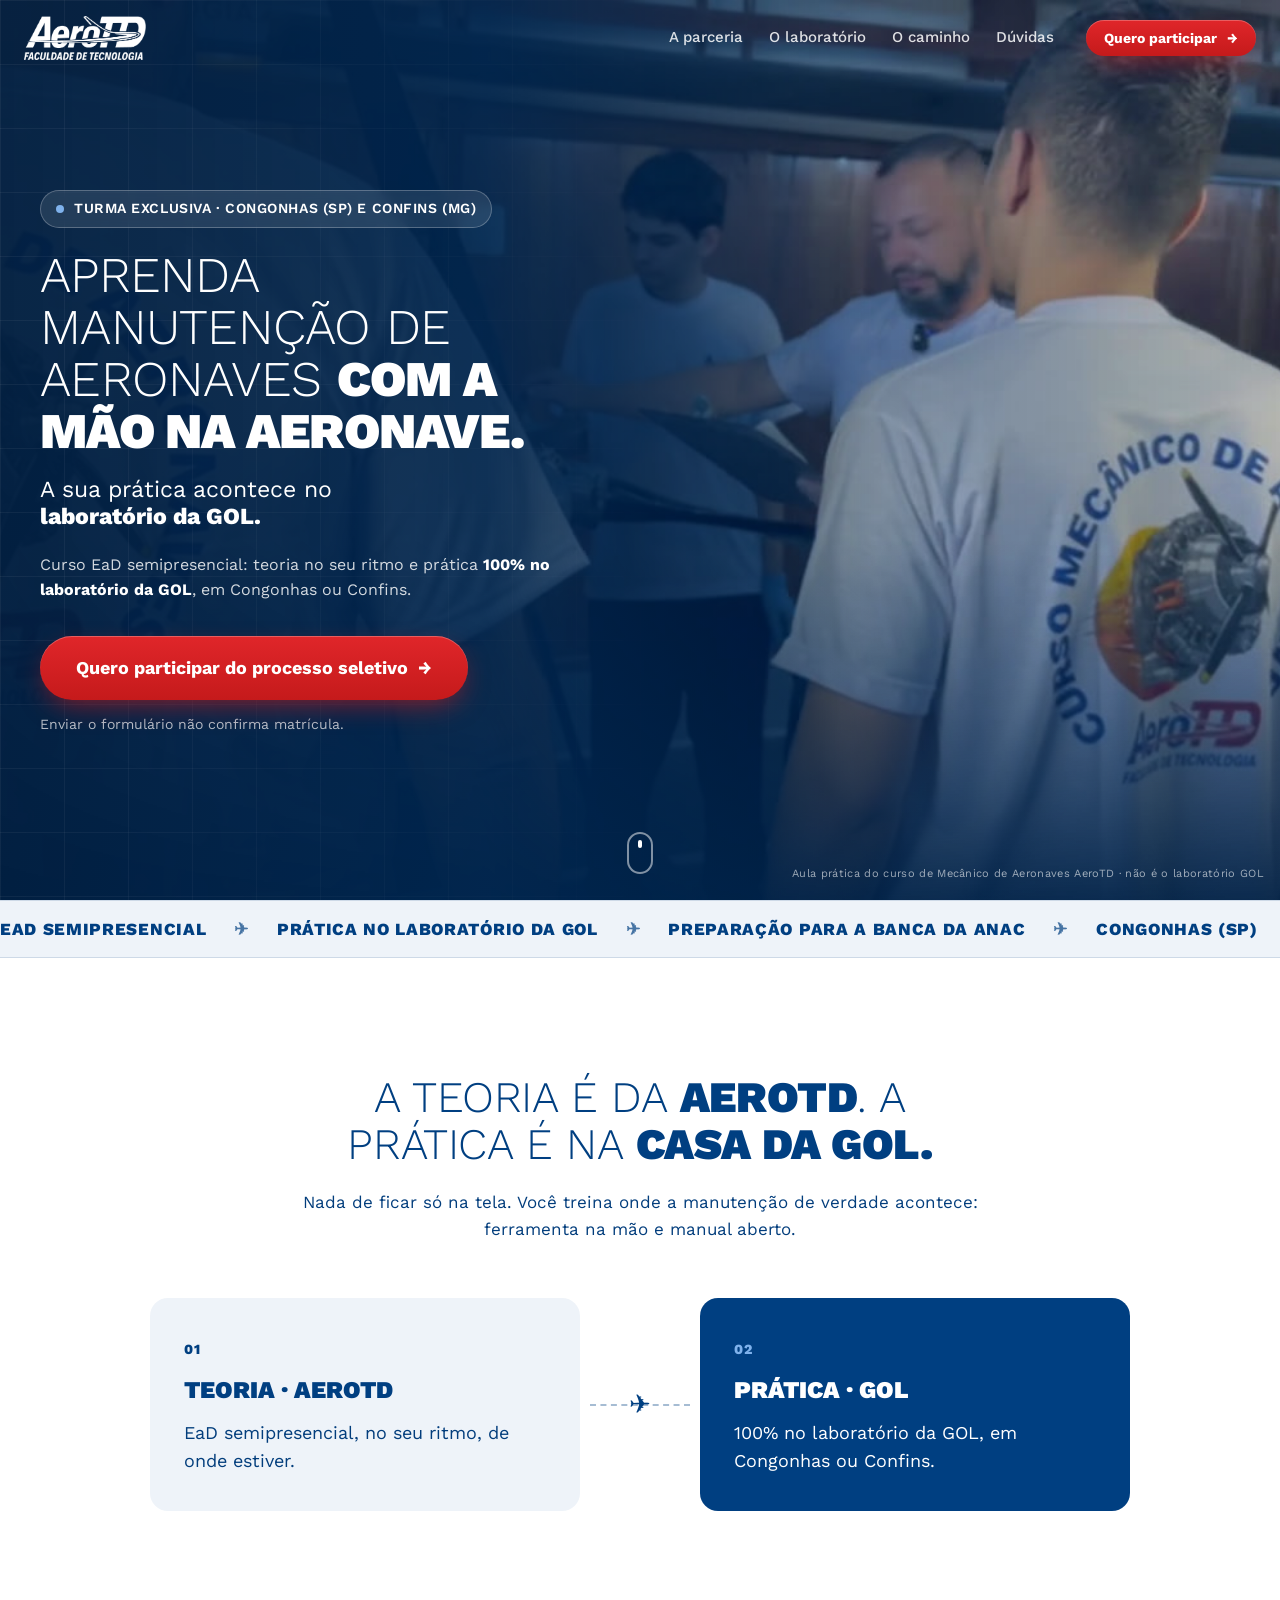
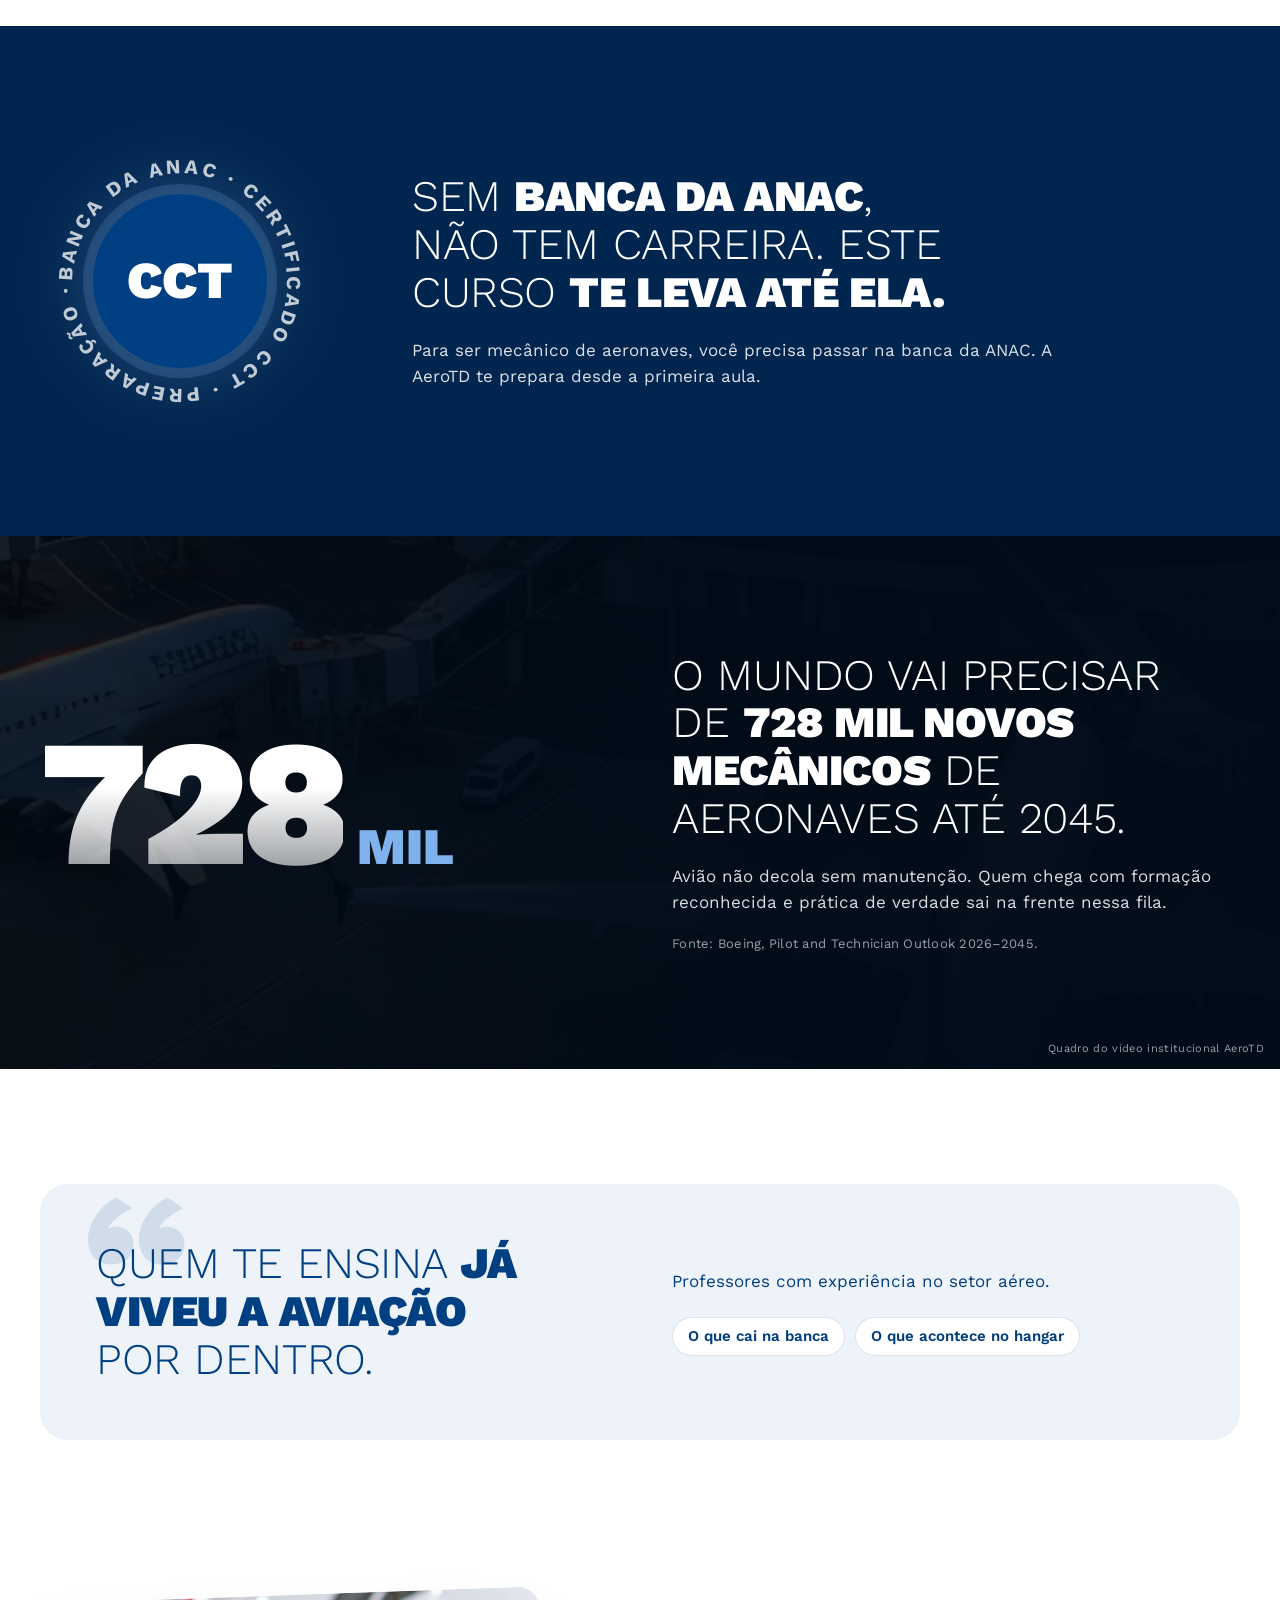
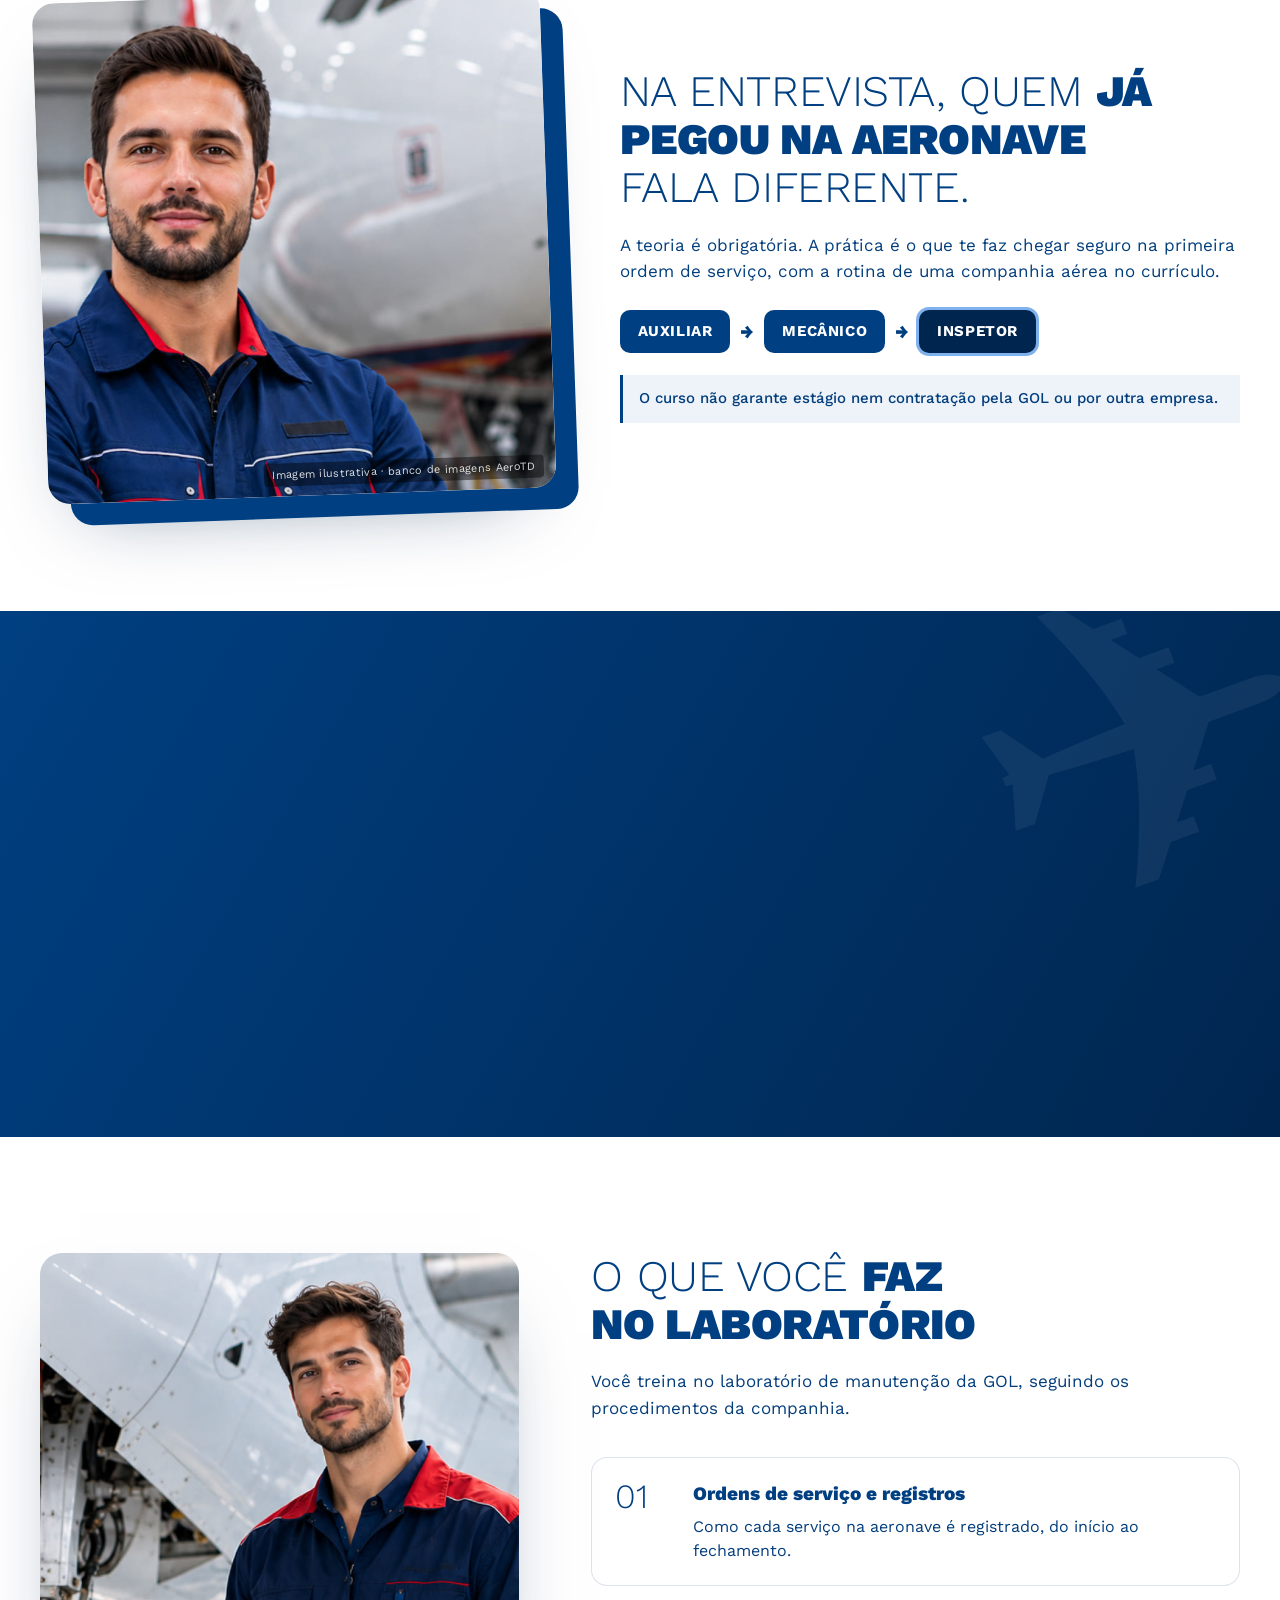
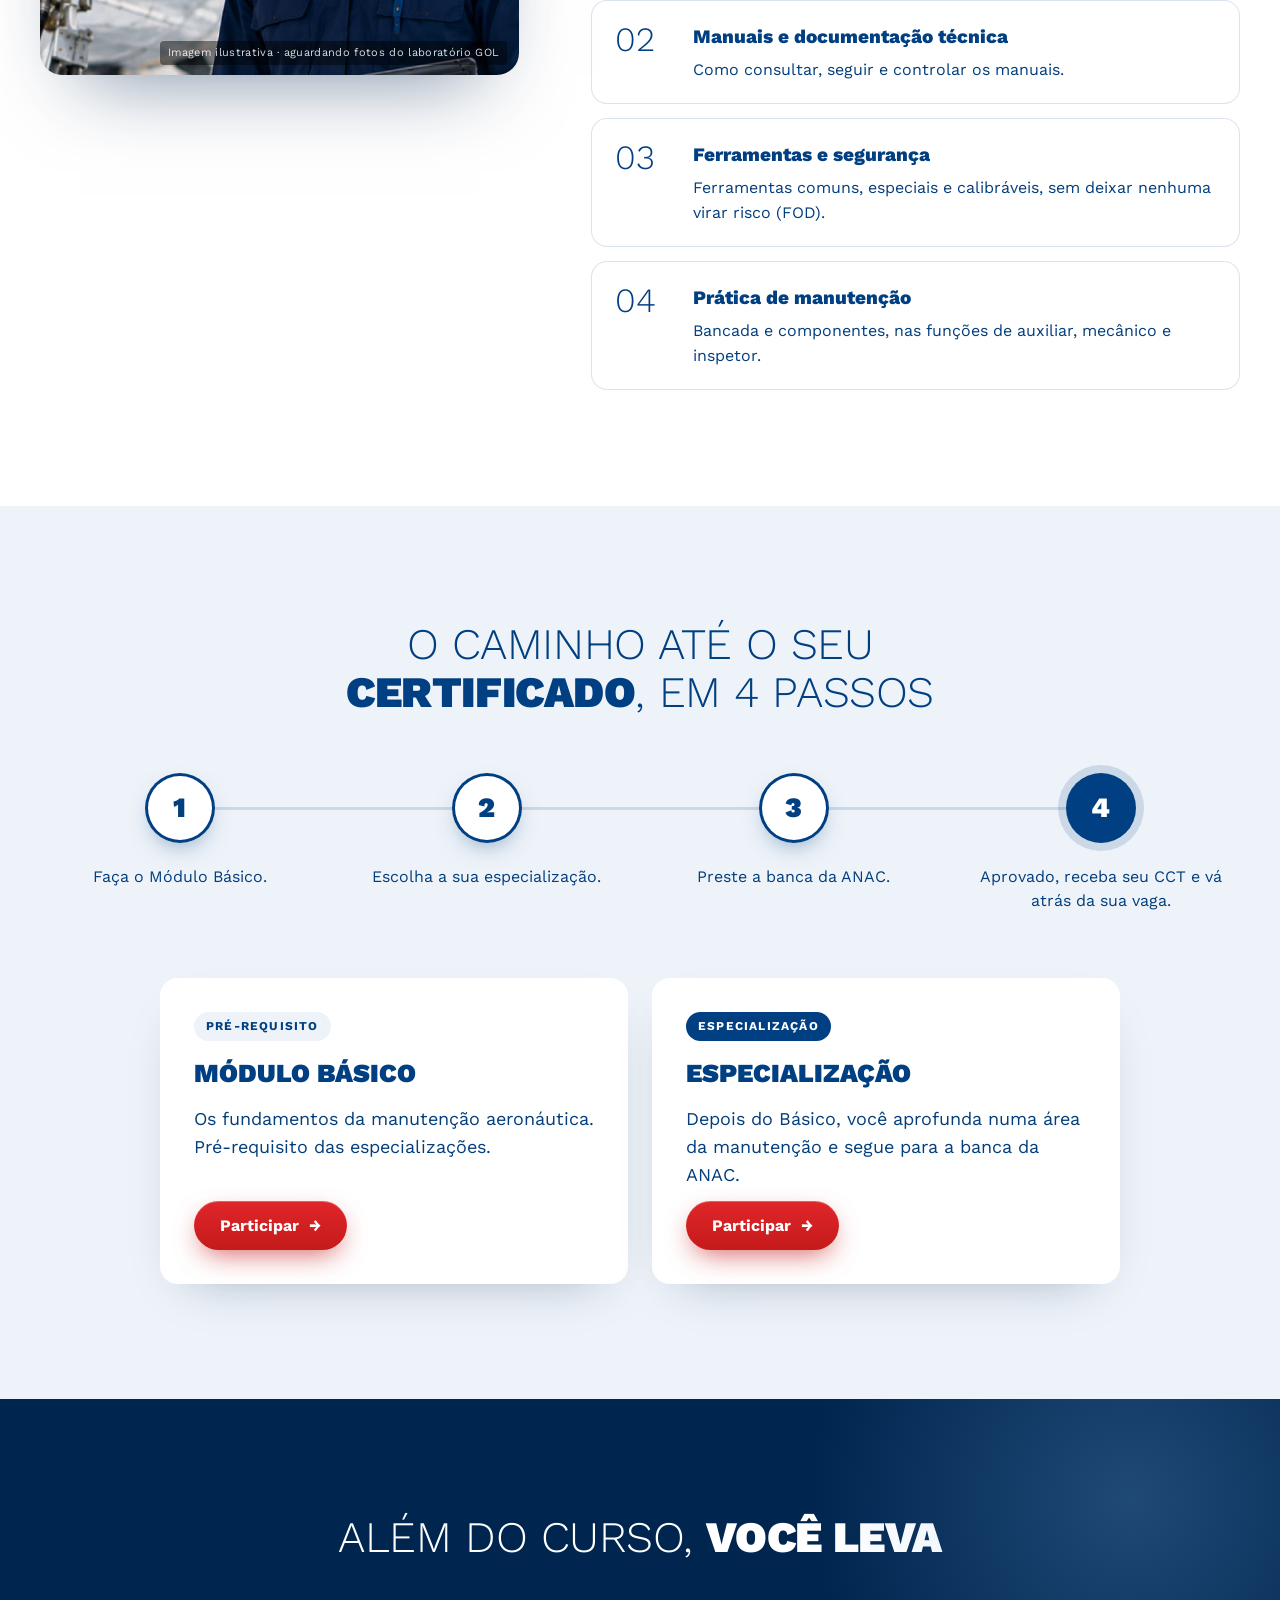
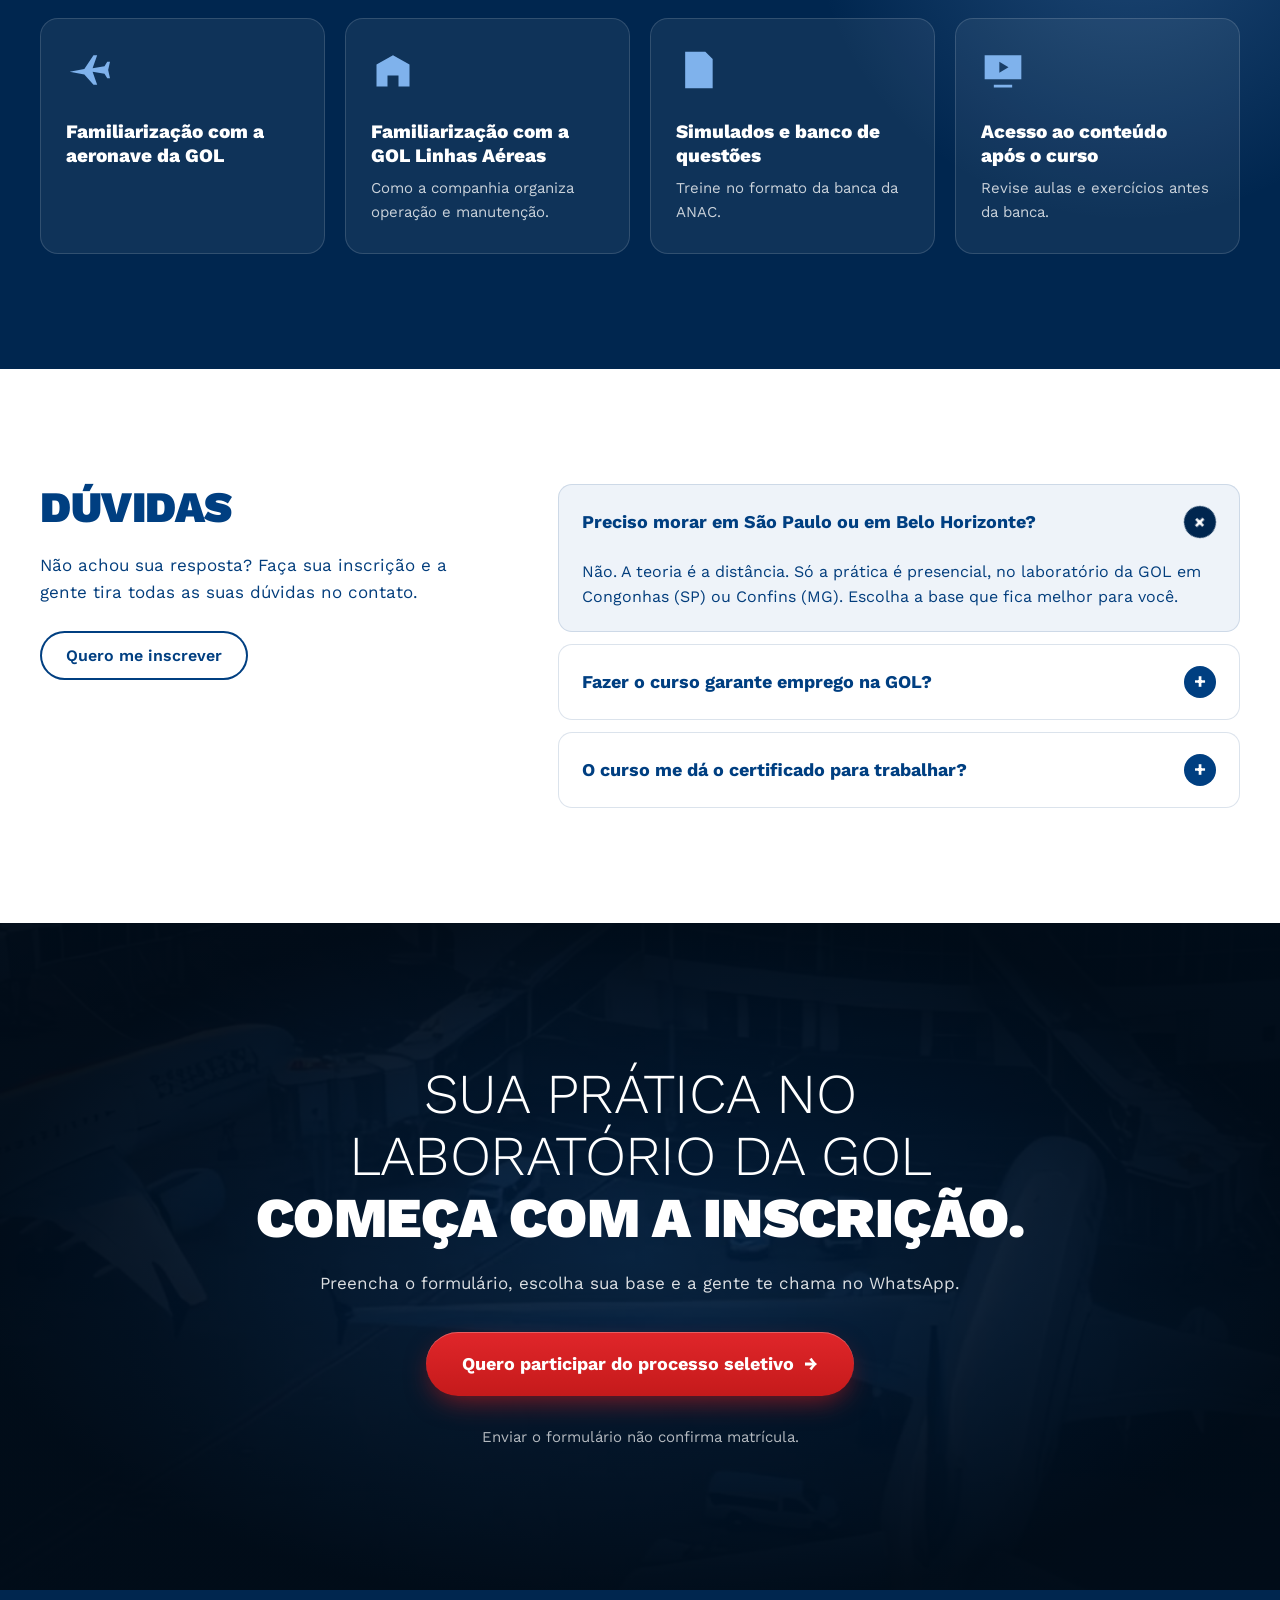
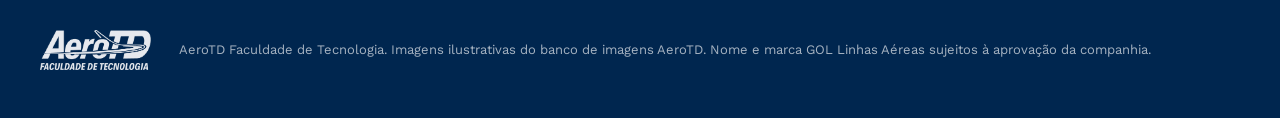
==== commit 53880520: "Add files via upload" ====
--- a/index.html
+++ b/index.html
@@ -1,5 +1,6 @@
 <!doctype html>
-<html lang="pt-BR"><head>
+<html lang="pt-BR">
+<head>
 <meta charset="utf-8">
 <meta name="viewport" content="width=device-width, initial-scale=1">
 <meta name="robots" content="noindex,nofollow">
@@ -7,423 +8,16 @@
 <meta name="description" content="Curso de Mecânico de Manutenção Aeronáutica EaD semipresencial com aulas práticas no laboratório da GOL Linhas Aéreas, em Congonhas (SP) ou Confins (MG).">
 <script>document.documentElement.classList.add('js')</script>
 <link rel="preconnect" href="https://fonts.googleapis.com">
-<link rel="preconnect" href="https://fonts.gstatic.com" crossorigin="">
-<link href="https://fonts.googleapis.com/css2?family=Work+Sans:wght@400;500;600;700;800;900&amp;display=swap" rel="stylesheet">
-<style>/* Tokens: brand.system rev. 2 (AeroTD). Azul #003F81, vermelho CTA #C51A1B, texto #023D7C, branco. Work Sans. */
-:root {
-  --navy: #003F81;
-  --navy-deep: #00264F;
-  --ink: #023D7C;
-  --red: #C51A1B;
-  --red-hot: #E0262A;
-  --sky: #7FB2EC;            /* tinta clara do azul da marca, para destaques sobre fundo escuro */
-  --white: #FFFFFF;
-  --soft: #EEF3F9;
-  --line: rgba(2, 61, 124, .14);
-  --pend: #FFE36E;
-  --font: 'Work Sans', sans-serif;
-  --wrap: 1200px;
-  --header-h: 76px;
-  --ease: cubic-bezier(.2, .7, .2, 1);
-  --radius: 18px;
-}
-
-*, *::before, *::after { box-sizing: border-box; }
-html { scroll-behavior: smooth; scroll-padding-top: var(--header-h); }
-body { margin: 0; font-family: var(--font); color: var(--ink); background: var(--white); font-size: 18px; line-height: 1.55; -webkit-font-smoothing: antialiased; }
-img { display: block; max-width: 100%; height: auto; }
-h1, h2, h3 { margin: 0; }
-p { margin: 0; }
-a { color: inherit; }
-.wrap { width: min(var(--wrap), 100% - 48px); margin-inline: auto; }
-
-/* Pendência visível */
-mark.pend { background: var(--pend); color: #3a2c00; padding: 0 .3em; border-radius: 4px; font-weight: 600; box-decoration-break: clone; -webkit-box-decoration-break: clone; }
-.pend-tag { display: inline-flex; align-items: center; gap: 6px; margin-top: 14px; padding: 5px 12px; border-radius: 999px; background: var(--pend); color: #3a2c00; font-size: 13px; font-weight: 700; letter-spacing: .02em; }
-.pend-tag::before { content: '!'; display: grid; place-items: center; width: 16px; height: 16px; border-radius: 50%; background: #3a2c00; color: var(--pend); font-size: 11px; }
-.no-pend mark.pend { background: none; color: inherit; padding: 0; font-weight: inherit; }
-.no-pend [data-pend-ui] { display: none !important; }
-
-.preview-bar { position: relative; z-index: 60; background: #1b1b1b; color: #eee; font-size: 13px; text-align: center; padding: 8px 16px; }
-.preview-bar mark.pend { font-size: 12px; }
-
-/* Botões */
-.btn { --bg: var(--navy); --fg: var(--white); display: inline-flex; align-items: center; justify-content: center; gap: 10px; border: 0; cursor: pointer; font: 600 16px/1.2 var(--font); text-decoration: none; padding: 15px 26px; border-radius: 999px; background: var(--bg); color: var(--fg); transition: transform .25s var(--ease), box-shadow .25s var(--ease), background .25s; position: relative; overflow: hidden; }
-.btn::after { content: ''; position: absolute; inset: 0; background: linear-gradient(110deg, transparent 30%, rgba(255,255,255,.35) 50%, transparent 70%); transform: translateX(-120%); transition: transform .7s var(--ease); }
-.btn:hover { transform: translateY(-2px); box-shadow: 0 12px 30px -10px rgba(0,0,0,.45); }
-.btn:hover::after { transform: translateX(120%); }
-.btn:focus-visible { outline: 3px solid var(--pend); outline-offset: 3px; }
-.btn--red { --bg: linear-gradient(180deg, var(--red-hot) 0%, var(--red) 100%); font-weight: 700; box-shadow: 0 10px 28px -8px rgba(197,26,27,.75), inset 0 1px 0 rgba(255,255,255,.25); }
-.btn--red::after { animation: shine 4.5s var(--ease) infinite; }
-.btn--red:hover { box-shadow: 0 16px 36px -8px rgba(197,26,27,.9), inset 0 1px 0 rgba(255,255,255,.25); }
-.btn--red .btn__arrow { display: inline-block; animation: nudge 1.6s ease-in-out infinite; }
-.btn--red.btn--lg { padding: 21px 36px; font-size: 18px; animation: pulse 2.6s ease-out infinite; }
-@keyframes shine { 0%, 70% { transform: translateX(-120%); } 100% { transform: translateX(120%); } }
-@keyframes nudge { 0%, 100% { transform: translateX(0); } 50% { transform: translateX(5px); } }
-.btn--ghost { --bg: transparent; --fg: var(--white); box-shadow: inset 0 0 0 2px rgba(255,255,255,.7); }
-.btn--navy { --bg: var(--navy); }
-.btn--outline { --bg: transparent; --fg: var(--navy); box-shadow: inset 0 0 0 2px var(--navy); }
-.btn--sm { padding: 10px 18px; font-size: 14px; }
-.btn--lg { padding: 19px 32px; font-size: 17px; }
-.btn--block { width: 100%; }
-.btn__arrow { transition: transform .3s var(--ease); }
-.btn:hover .btn__arrow { transform: translateX(5px); }
-@keyframes pulse { 0% { box-shadow: 0 10px 28px -8px rgba(197,26,27,.75), 0 0 0 0 rgba(224,38,42,.55); } 70%, 100% { box-shadow: 0 10px 28px -8px rgba(197,26,27,.75), 0 0 0 20px rgba(224,38,42,0); } }
-
-/* Header */
-.header { position: sticky; top: 0; z-index: 50; height: var(--header-h); background: transparent; transition: background .35s, box-shadow .35s; margin-bottom: calc(var(--header-h) * -1); }
-.header__in { height: 100%; width: min(1320px, 100% - 48px); margin-inline: auto; display: flex; align-items: center; gap: 32px; }
-.header__logo img { height: 44px; width: auto; filter: brightness(0) invert(1); transition: filter .35s; }
-.header__nav { display: flex; gap: 26px; margin-left: auto; }
-.header__nav a { color: rgba(255,255,255,.85); text-decoration: none; font-size: 15px; font-weight: 500; position: relative; }
-.header__nav a::after { content: ''; position: absolute; left: 0; right: 100%; bottom: -6px; height: 2px; background: currentColor; transition: right .3s var(--ease); }
-.header__nav a:hover::after { right: 0; }
-.header.is-solid, .header.is-light { background: rgba(255,255,255,.94); backdrop-filter: blur(12px); box-shadow: 0 1px 0 var(--line); }
-.header.is-solid .header__logo img, .header.is-light .header__logo img { filter: none; }
-.header.is-solid .header__nav a, .header.is-light .header__nav a { color: var(--ink); }
-.header.is-navy { background: rgba(0, 38, 79, .92); backdrop-filter: blur(12px); box-shadow: none; }
-.header.is-navy .header__logo img { filter: brightness(0) invert(1); }
-.header.is-navy .header__nav a { color: rgba(255,255,255,.85); }
-.header__progress { position: absolute; left: 0; right: 0; bottom: 0; height: 3px; }
-.header__progress span { display: block; height: 100%; width: 100%; background: var(--sky); transform-origin: left; transform: scaleX(var(--p, 0)); }
-
-/* Tags e textos */
-.tag { display: inline-flex; align-items: center; gap: 10px; font-size: 14px; font-weight: 600; letter-spacing: .04em; text-transform: uppercase; padding: 8px 16px; border-radius: 999px; }
-.tag--light { color: var(--white); background: rgba(255,255,255,.1); box-shadow: inset 0 0 0 1px rgba(255,255,255,.25); backdrop-filter: blur(6px); }
-.tag__dot { width: 8px; height: 8px; border-radius: 50%; background: var(--sky); box-shadow: 0 0 0 0 rgba(127,178,236,.7); animation: dot 1.8s infinite; }
-@keyframes dot { 0% { box-shadow: 0 0 0 0 rgba(127,178,236,.7); } 80%, 100% { box-shadow: 0 0 0 10px rgba(127,178,236,0); } }
-
-.h2 { font-size: clamp(30px, 3.4vw, 48px); line-height: 1.1; font-weight: 300; text-transform: uppercase; letter-spacing: -.01em; color: var(--navy); text-wrap: balance; }
-.h2 strong, .modal__title strong { font-weight: 900; }
-.h2--light { color: var(--white); }
-
-.h2--xl { font-size: clamp(34px, 4.4vw, 62px); }
-.lead { margin-top: 20px; font-size: clamp(17px, 1.3vw, 20px); color: var(--ink); max-width: 62ch; }
-.lead--light { color: rgba(255,255,255,.86); }
-.apoio { margin-top: 28px; font-size: 15px; color: rgba(2,61,124,.75); }
-.apoio--light { color: rgba(255,255,255,.7); }
-.apoio--light a { color: var(--white); }
-.aviso { margin-top: 22px; padding: 12px 16px; border-left: 3px solid var(--navy); background: var(--soft); font-size: 15px; font-weight: 500; }
-.fonte { margin-top: 18px; font-size: 13px; color: rgba(255,255,255,.6); letter-spacing: .02em; }
-.img-note { position: absolute; right: 16px; bottom: 12px; z-index: 3; font-size: 11px; color: rgba(255,255,255,.6); letter-spacing: .03em; }
-.img-note--in { right: 12px; bottom: 10px; padding: 3px 8px; border-radius: 4px; background: rgba(0,0,0,.45); color: rgba(255,255,255,.85); }
-
-/* Seções */
-.sec { position: relative; padding: clamp(80px, 9vw, 130px) 0; }
-.sec--light { background: var(--white); }
-.sec--soft { background: var(--soft); }
-.sec--navy { background: var(--navy-deep); color: var(--white); overflow: hidden; }
-.sec__head { text-align: center; max-width: 880px; margin: 0 auto 56px; }
-.sec__head .lead { margin-inline: auto; }
-
-/* C01 Hero */
-.hero { position: relative; min-height: 100svh; display: flex; align-items: center; background: var(--navy-deep); color: var(--white); overflow: hidden; padding: calc(var(--header-h) + 40px) 0 90px; }
-.hero__bg { position: absolute; inset: 0; }
-.hero__bg img, .hero__video { width: 100%; height: 100%; object-fit: cover; object-position: 60% 40%; transform: scale(1.06); animation: heroZoom 14s var(--ease) forwards; }
-@keyframes heroZoom { to { transform: scale(1); } }
-.hero__bg::after { content: ''; position: absolute; inset: 0; background: linear-gradient(90deg, rgba(0,30,64,.97) 0%, rgba(0,38,79,.9) 38%, rgba(0,38,79,.45) 68%, rgba(0,38,79,.25) 100%), linear-gradient(0deg, rgba(0,30,64,.9) 0%, transparent 40%); }
-.hero__grid { position: absolute; inset: 0; background-image: linear-gradient(rgba(255,255,255,.05) 1px, transparent 1px), linear-gradient(90deg, rgba(255,255,255,.05) 1px, transparent 1px); background-size: 64px 64px; mask-image: linear-gradient(90deg, #000 0%, transparent 55%); }
-.hero__in { position: relative; z-index: 2; display: grid; grid-template-columns: minmax(0, 760px); }
-.hero__title { margin-top: 22px; font-size: clamp(36px, 3.9vw, 58px); line-height: 1.04; font-weight: 300; text-transform: uppercase; letter-spacing: -.015em; max-width: 17ch; }
-.hero__title strong { font-weight: 900; }
-.hero__title-sub { display: block; margin-top: 18px; font-size: clamp(20px, 1.8vw, 27px); line-height: 1.2; font-weight: 400; text-transform: none; letter-spacing: 0; color: var(--white); max-width: 26ch; }
-.hero__text { margin-top: 22px; font-size: clamp(16px, 1.2vw, 19px); color: rgba(255,255,255,.82); max-width: 56ch; }
-.hero__text strong { color: var(--white); }
-.hero__title-sub strong { font-weight: 800; }
-.hero__cta { margin-top: 34px; display: flex; flex-direction: column; align-items: flex-start; gap: 14px; }
-.hero__apoio { font-size: 14px; color: rgba(255,255,255,.7); }
-.hero__anim { opacity: 0; transform: translateY(28px); filter: blur(10px); animation: heroIn 1s var(--ease) forwards; animation-delay: calc(.15s + var(--d) * .14s); }
-@keyframes heroIn { to { opacity: 1; transform: none; filter: none; } }
-.hero__scroll { position: absolute; z-index: 3; left: 50%; bottom: 26px; width: 26px; height: 42px; border-radius: 14px; box-shadow: inset 0 0 0 2px rgba(255,255,255,.5); translate: -50% 0; }
-.hero__scroll span { position: absolute; left: 50%; top: 8px; width: 4px; height: 8px; margin-left: -2px; border-radius: 2px; background: var(--white); animation: scrollDot 1.8s infinite; }
-@keyframes scrollDot { 0% { opacity: 0; transform: translateY(0); } 30% { opacity: 1; } 100% { opacity: 0; transform: translateY(16px); } }
-.img-note--hero { bottom: 18px; }
-
-/* Faixa */
-.marquee { background: var(--soft); color: var(--navy); box-shadow: inset 0 1px 0 var(--line), inset 0 -1px 0 var(--line); overflow: hidden; padding: 16px 0; }
-.marquee__track { display: flex; width: max-content; gap: 28px; align-items: center; animation: marquee 32s linear infinite; font-weight: 800; text-transform: uppercase; letter-spacing: .04em; font-size: 17px; white-space: nowrap; }
-.marquee__track i { font-style: normal; opacity: .7; }
-@keyframes marquee { to { transform: translateX(-50%); } }
-
-/* C02 */
-.split { display: grid; grid-template-columns: 1fr 120px 1fr; align-items: stretch; max-width: 980px; margin: 0 auto; }
-.split__card { position: relative; padding: 36px 34px; border-radius: var(--radius); background: var(--soft); transition: transform .4s var(--ease), box-shadow .4s var(--ease); }
-.split__card:hover { transform: translateY(-6px); box-shadow: 0 24px 50px -24px rgba(0,63,129,.45); }
-.split__card h3 { font-size: 24px; font-weight: 900; text-transform: uppercase; color: var(--navy); margin-top: 10px; }
-.split__card p { margin-top: 10px; }
-.split__card--navy { background: var(--navy); color: var(--white); }
-.split__card--navy h3 { color: var(--white); }
-.split__num { font-size: 14px; font-weight: 800; color: var(--navy); letter-spacing: .1em; }
-.split__card--navy .split__num { color: var(--sky); }
-.split__link { position: relative; display: grid; place-items: center; }
-.split__link::before { content: ''; position: absolute; left: 10px; right: 10px; top: 50%; border-top: 2px dashed rgba(0,63,129,.35); }
-.split__plane { position: relative; font-size: 26px; color: var(--navy); animation: fly 3.2s ease-in-out infinite; }
-@keyframes fly { 0%, 100% { transform: translateX(-26px); } 50% { transform: translateX(26px); } }
-#parceria .apoio { text-align: center; }
-
-/* C03 */
-.anac__in { display: grid; grid-template-columns: 300px 1fr; gap: 72px; align-items: center; }
-.anac__seal { position: relative; width: 280px; aspect-ratio: 1; display: grid; place-items: center; }
-.anac__ring { position: absolute; inset: 0; width: 100%; height: 100%; fill: rgba(255,255,255,.75); font: 700 8.6px var(--font); animation: spin 22s linear infinite; }
-@keyframes spin { to { transform: rotate(360deg); } }
-.anac__core { width: 62%; aspect-ratio: 1; display: grid; place-items: center; border-radius: 50%; background: var(--navy); font-size: 52px; font-weight: 900; box-shadow: 0 0 0 10px rgba(127,178,236,.18), 0 0 80px rgba(127,178,236,.35); }
-
-/* C04 */
-.mercado { position: relative; background: #000c19; color: var(--white); overflow: hidden; }
-.mercado__bg { position: absolute; inset: 0; }
-.mercado__bg img { width: 100%; height: 130%; object-fit: cover; object-position: center 60%; transform: translateY(calc(var(--py, 0) * 1px)); opacity: .75; }
-.mercado__bg::after { content: ''; position: absolute; inset: 0; background: linear-gradient(90deg, rgba(0,12,25,.55), rgba(0,12,25,.92) 60%); }
-.mercado__in { position: relative; z-index: 2; display: grid; grid-template-columns: 1fr 1fr; gap: 64px; align-items: center; }
-.mercado__big { display: flex; align-items: baseline; gap: 14px; font-weight: 900; line-height: .85; color: var(--white); }
-.mercado__big .count { font-size: clamp(110px, 14vw, 210px); letter-spacing: -.04em; font-variant-numeric: tabular-nums; background: linear-gradient(180deg, #fff 40%, rgba(255,255,255,.55)); -webkit-background-clip: text; background-clip: text; color: transparent; }
-.mercado__unit { font-size: clamp(36px, 4vw, 60px); color: var(--sky); text-transform: uppercase; }
-
-/* C05 */
-.profs { padding-bottom: 40px; }
-.profs__in { display: grid; grid-template-columns: 1fr 1fr; gap: 64px; align-items: center; padding: 56px; border-radius: 28px; background: var(--soft); }
-.profs__quote { position: relative; }
-.profs__mark { position: absolute; top: -70px; left: -14px; font-size: 180px; line-height: 1; font-weight: 900; color: var(--navy); opacity: .12; }
-.profs__in .lead { margin-top: 0; }
-.chips { display: flex; flex-wrap: wrap; gap: 10px; list-style: none; padding: 0; margin: 22px 0 0; }
-.chips li { padding: 8px 16px; border-radius: 999px; background: var(--white); font-size: 15px; font-weight: 600; box-shadow: inset 0 0 0 1px var(--line); }
-
-/* C06 */
-.pratica__in { display: grid; grid-template-columns: .9fr 1.1fr; gap: 72px; align-items: center; }
-.photo { position: relative; margin: 0; border-radius: 22px; overflow: hidden; box-shadow: 0 40px 80px -40px rgba(0,38,79,.55); }
-.photo img { width: 100%; height: 100%; object-fit: cover; transition: transform 1.2s var(--ease); }
-.photo:hover img { transform: scale(1.05); }
-.photo--tilt { rotate: -2deg; box-shadow: 22px 22px 0 var(--navy), 0 40px 80px -40px rgba(0,38,79,.55); }
-.roles { display: flex; align-items: center; flex-wrap: wrap; gap: 10px; margin-top: 26px; }
-.roles span { padding: 10px 18px; border-radius: 10px; background: var(--navy); color: var(--white); font-weight: 700; font-size: 15px; text-transform: uppercase; letter-spacing: .04em; }
-.roles span:last-of-type { background: var(--navy-deep); box-shadow: 0 0 0 3px var(--sky); }
-.roles i { font-style: normal; color: var(--navy); font-weight: 800; }
-
-/* C07 */
-.cta-band { position: relative; background: linear-gradient(120deg, var(--navy) 0%, var(--navy-deep) 100%); color: var(--white); padding: clamp(70px, 8vw, 110px) 0; overflow: hidden; }
-.cta-band::before { content: '✈'; position: absolute; right: -40px; top: -80px; font-size: 420px; line-height: 1; color: rgba(255,255,255,.06); rotate: -20deg; }
-.cta-band__in { position: relative; display: grid; grid-template-columns: 1.1fr .9fr; gap: 56px; align-items: center; }
-.cta-band__actions { margin-top: 30px; display: flex; flex-wrap: wrap; align-items: center; gap: 24px; }
-.link-light { color: var(--white); font-weight: 600; text-underline-offset: 5px; }
-.link-light:hover { text-decoration-thickness: 2px; }
-.video-frame { aspect-ratio: 16 / 10; border-radius: 20px; overflow: hidden; background: rgba(0,0,0,.25); box-shadow: inset 0 0 0 1px rgba(255,255,255,.3); }
-.video-frame__ph { height: 100%; display: flex; flex-direction: column; align-items: center; justify-content: center; gap: 14px; text-align: center; padding: 24px; font-weight: 600; }
-.video-frame__play { width: 76px; height: 76px; display: grid; place-items: center; padding-left: 6px; border-radius: 50%; background: var(--white); color: var(--navy); font-size: 26px; animation: pulseW 2.4s infinite; }
-.video-frame__yt { position: relative; width: 100%; border: 0; cursor: pointer; color: var(--white); font: inherit; font-weight: 600; background: transparent; }
-.video-frame__yt img { position: absolute; inset: 0; width: 100%; height: 100%; object-fit: cover; z-index: -1; }
-.video-frame__yt::before { content: ""; position: absolute; inset: 0; z-index: -1; background: linear-gradient(180deg, rgba(0,20,60,.25), rgba(0,20,60,.7)); }
-.video-frame__yt { isolation: isolate; }
-.video-frame__yt:hover .video-frame__play, .video-frame__yt:focus-visible .video-frame__play { transform: scale(1.08); }
-.video-frame__play { transition: transform .2s; }
-.video-frame iframe { width: 100%; height: 100%; border: 0; display: block; }
-@keyframes pulseW { 0% { box-shadow: 0 0 0 0 rgba(255,255,255,.55); } 70%, 100% { box-shadow: 0 0 0 24px rgba(255,255,255,0); } }
-
-/* C08 */
-.lab__in { display: grid; grid-template-columns: .85fr 1.15fr; gap: 72px; align-items: start; }
-.lab__media { position: sticky; top: calc(var(--header-h) + 30px); }
-.lab__list { list-style: none; padding: 0; margin: 36px 0 0; display: grid; gap: 14px; }
-.lab__list li { display: grid; grid-template-columns: 62px 1fr; gap: 16px; padding: 22px 24px; border-radius: 16px; box-shadow: inset 0 0 0 1px var(--line); transition: background .35s, box-shadow .35s, transform .35s var(--ease); }
-.lab__list li:hover { background: var(--soft); box-shadow: inset 4px 0 0 var(--navy), inset 0 0 0 1px var(--line); transform: translateX(6px); }
-.lab__n { font-size: 34px; font-weight: 300; color: var(--navy); line-height: 1; }
-.lab__list h3 { font-size: 19px; font-weight: 800; color: var(--navy); }
-.lab__list p { margin-top: 6px; font-size: 16px; }
-
-/* C09 */
-.steps { position: relative; list-style: none; padding: 0; margin: 0 0 64px; display: grid; grid-template-columns: repeat(4, 1fr); gap: 28px; }
-.steps__line { position: absolute; left: 12%; right: 12%; top: 34px; height: 3px; background: rgba(0,63,129,.15); border-radius: 2px; }
-.steps__line span { display: block; height: 100%; background: linear-gradient(90deg, var(--sky), var(--navy)); transform-origin: left; transform: scaleX(var(--sp, 0)); transition: transform .2s linear; }
-.step { position: relative; text-align: center; }
-.step__n { display: grid; place-items: center; width: 70px; height: 70px; margin: 0 auto 22px; border-radius: 50%; background: var(--white); color: var(--navy); font-size: 28px; font-weight: 900; box-shadow: inset 0 0 0 3px var(--navy), 0 10px 24px -10px rgba(0,63,129,.5); }
-.step__n--last { background: var(--navy); color: var(--white); box-shadow: 0 0 0 8px rgba(0,63,129,.15); }
-.step p { font-size: 16px; }
-.courses { display: grid; grid-template-columns: 1fr 1fr; gap: 24px; max-width: 960px; margin: 0 auto; }
-.course { display: flex; flex-direction: column; align-items: flex-start; gap: 12px; padding: 34px; border-radius: var(--radius); background: var(--white); box-shadow: 0 20px 50px -30px rgba(0,38,79,.4); transition: transform .4s var(--ease); }
-.course:hover { transform: translateY(-6px); }
-.course h3 { font-size: 26px; font-weight: 900; color: var(--navy); text-transform: uppercase; }
-.course p { flex: 1; }
-.course__tag { font-size: 12px; font-weight: 700; text-transform: uppercase; letter-spacing: .1em; padding: 5px 12px; border-radius: 999px; background: var(--soft); color: var(--navy); }
-.course__tag--alt { background: var(--navy); color: var(--white); }
-
-/* C10 */
-.bonus::before { content: ''; position: absolute; width: 700px; height: 700px; right: -200px; top: -250px; border-radius: 50%; background: radial-gradient(circle, rgba(127,178,236,.25), transparent 65%); }
-.bonus__grid { position: relative; display: grid; grid-template-columns: repeat(4, 1fr); gap: 20px; }
-.bonus__card { padding: 30px 26px; border-radius: var(--radius); background: rgba(255,255,255,.06); box-shadow: inset 0 0 0 1px rgba(255,255,255,.14); transition: background .4s, transform .4s var(--ease); }
-.bonus__card:hover { background: rgba(255,255,255,.12); transform: translateY(-8px); }
-.bonus__card h3 { margin-top: 20px; font-size: 19px; font-weight: 800; line-height: 1.25; }
-.bonus__card p { margin-top: 10px; font-size: 15px; color: rgba(255,255,255,.78); }
-.ico { width: 44px; height: 44px; fill: var(--sky); transition: transform .5s var(--ease); }
-.bonus__card:hover .ico { transform: rotate(-8deg) scale(1.12); }
-
-/* C11 */
-.faq__in { display: grid; grid-template-columns: .8fr 1.2fr; gap: 64px; align-items: start; }
-.faq__head { position: sticky; top: calc(var(--header-h) + 30px); }
-.faq__head .btn { margin-top: 26px; }
-.faq__list { display: grid; gap: 12px; }
-.faq details { border-radius: 14px; box-shadow: inset 0 0 0 1px var(--line); transition: background .3s; }
-.faq details[open] { background: var(--soft); }
-.faq summary { list-style: none; cursor: pointer; display: flex; justify-content: space-between; align-items: center; gap: 18px; padding: 22px 24px; font-weight: 700; font-size: 18px; color: var(--navy); }
-.faq summary::-webkit-details-marker { display: none; }
-.faq summary::after { content: '+'; flex: none; display: grid; place-items: center; width: 32px; height: 32px; border-radius: 50%; background: var(--navy); color: var(--white); font-size: 20px; transition: transform .35s var(--ease), background .3s; }
-.faq details[open] summary::after { transform: rotate(45deg); background: var(--navy-deep); }
-.faq__a { padding: 0 24px 22px; font-size: 16px; }
-
-/* C12 */
-.final { position: relative; padding: clamp(100px, 11vw, 160px) 0; color: var(--white); overflow: hidden; background: #000c19; text-align: center; }
-.final__bg { position: absolute; inset: 0; }
-.final__bg img { width: 100%; height: 100%; object-fit: cover; object-position: center 70%; }
-.final__bg::after { content: ''; position: absolute; inset: 0; background: radial-gradient(ellipse at center, rgba(0,38,79,.7), rgba(0,12,25,.95) 75%); }
-.final__in { position: relative; z-index: 2; max-width: 900px; }
-.final .lead { margin-inline: auto; }
-.final__actions { margin-top: 36px; }
-.final__links { margin-top: 24px; display: flex; justify-content: center; flex-wrap: wrap; gap: 28px; }
-.final .apoio { margin-top: 30px; }
-
-/* Rodapé */
-.footer { background: var(--navy-deep); color: rgba(255,255,255,.65); padding: 40px 0 48px; font-size: 13px; }
-.footer__in { display: flex; align-items: center; gap: 28px; }
-.footer__logo { height: 40px; width: auto; filter: brightness(0) invert(1); opacity: .9; }
-
-/* CTA fixo mobile */
-
-/* Modal M01 */
-.modal { position: fixed; inset: 0; z-index: 100; display: grid; place-items: center; padding: 20px; }
-.modal[hidden] { display: none; }
-.modal__backdrop { position: absolute; inset: 0; background: rgba(0,20,45,.7); backdrop-filter: blur(6px); animation: fadeIn .3s ease; }
-.modal__box { position: relative; width: min(520px, 100%); max-height: calc(100svh - 40px); overflow: auto; padding: 32px 32px 24px; border-radius: 22px; background: var(--white); box-shadow: 0 40px 100px -30px rgba(0,0,0,.6); animation: popIn .45s var(--ease); }
-@keyframes fadeIn { from { opacity: 0; } }
-@keyframes popIn { from { opacity: 0; transform: translateY(30px) scale(.96); } }
-.modal__close { position: absolute; right: 14px; top: 12px; width: 38px; height: 38px; border: 0; border-radius: 50%; background: var(--soft); color: var(--navy); font-size: 24px; cursor: pointer; }
-.modal__title { font-size: 26px; line-height: 1.12; font-weight: 300; text-transform: uppercase; color: var(--navy); padding-right: 30px; }
-.modal__text { margin-top: 10px; font-size: 15px; }
-.demo-note { margin-top: 14px; padding: 8px 12px; border-radius: 8px; background: var(--pend); color: #3a2c00; font-size: 13px; font-weight: 600; }
-#lead-form { margin-top: 16px; display: grid; gap: 10px; }
-.field { display: grid; gap: 4px; border: 0; padding: 0; margin: 0; }
-.field > span, .field legend { font-size: 14px; font-weight: 600; color: var(--navy); padding: 0; margin-bottom: 2px; }
-.field input:not([type=radio]) { width: 100%; padding: 12px 14px; border-radius: 12px; border: 1.5px solid rgba(2,61,124,.25); font: 16px var(--font); color: var(--ink); transition: border-color .2s, box-shadow .2s; }
-.field input:focus { outline: none; border-color: var(--navy); box-shadow: 0 0 0 4px rgba(0,63,129,.12); }
-.field.is-error input:not([type=radio]) { border-color: var(--red); }
-.field__err { color: var(--red); font-size: 13px; }
-.field__err:empty { display: none; }
-.field--radio { grid-template-columns: 1fr 1fr; gap: 10px; }
-.field--radio legend { grid-column: 1 / -1; }
-.field--radio .field__err { grid-column: 1 / -1; }
-.radio { position: relative; cursor: pointer; }
-.radio input { position: absolute; opacity: 0; }
-.radio span { display: block; text-align: center; padding: 11px; border-radius: 12px; border: 1.5px solid rgba(2,61,124,.25); font-weight: 600; transition: all .2s; }
-.radio input:checked + span { background: var(--navy); border-color: var(--navy); color: var(--white); }
-.radio input:focus-visible + span { box-shadow: 0 0 0 4px rgba(0,63,129,.2); }
-.form__fail { color: var(--red); font-size: 14px; font-weight: 600; }
-.form__apoio { font-size: 13px; color: rgba(2,61,124,.7); text-align: center; }
-
-/* Scroll reveal: decisão de direção de arte (pedido do usuário por página bem animada) */
-.js .reveal { opacity: 0; filter: blur(12px); transform: translate3d(0, 56px, 0); transition: opacity .9s var(--ease), filter .9s var(--ease), transform .9s var(--ease); transition-delay: calc(var(--i, 0) * 90ms); }
-.js .reveal[data-dir="left"] { transform: translate3d(-56px, 0, 0); }
-.js .reveal[data-dir="right"] { transform: translate3d(56px, 0, 0); }
-.js .reveal.is-in { opacity: 1; filter: none; transform: none; }
-.js .photo--tilt.reveal.is-in { transform: none; }
-
-@media (prefers-reduced-motion: reduce) {
-  html { scroll-behavior: auto; }
-  .js .reveal, .js .reveal[data-dir] { filter: none; transform: none; transition: opacity .5s ease; }
-  .hero__anim { animation: heroFade .6s ease forwards !important; transform: none; filter: none; }
-  @keyframes heroFade { to { opacity: 1; } }
-  .loop, .btn--red.btn--lg, .btn--red::after, .btn--red .btn__arrow, .tag__dot, .split__plane, .video-frame__play, .hero__scroll span, .hero__bg img, .hero__video { animation: none !important; }
-}
-
-/* ===== Mobile (passada separada) ===== */
-@media (max-width: 960px) {
-  .header__nav { display: none; }
-  .hero__in, .anac__in, .mercado__in, .profs__in, .pratica__in, .cta-band__in, .lab__in, .faq__in { grid-template-columns: 1fr; gap: 40px; }
-  .bonus__grid { grid-template-columns: 1fr 1fr; }
-  .steps { grid-template-columns: 1fr 1fr; row-gap: 40px; }
-  .steps__line { display: none; }
-  .lab__media, .faq__head { position: static; }
-  .anac__seal { width: 220px; margin-inline: auto; }
-}
-@media (max-width: 720px) {
-  body { font-size: 16px; }
-  :root { --header-h: 64px; }
-  .wrap { width: calc(100% - 40px); }
-  .header__logo img { height: 34px; }
-  .header .btn--sm { display: none; }
-  .hero { min-height: 100svh; padding: calc(var(--header-h) + 24px) 0 80px; align-items: flex-end; }
-  .hero__bg img, .hero__video { object-position: 62% 40%; }
-  .hero__bg::after { background: linear-gradient(0deg, rgba(0,30,64,.98) 0%, rgba(0,38,79,.9) 55%, rgba(0,38,79,.45) 100%); }
-  .hero__title { font-size: clamp(27px, 7.6vw, 40px); margin-top: 14px; }
-  .hero__title-sub { font-size: 17px; margin-top: 10px; }
-  .hero__text { font-size: 14.5px; line-height: 1.5; margin-top: 12px; }
-  .preview-bar { font-size: 11px; padding: 6px 12px; }
-  .modal { padding: 0; align-items: end; }
-  .modal__box { max-height: 94svh; border-radius: 22px 22px 0 0; padding: 28px 20px 20px; }
-  .hero__cta { margin-top: 22px; width: 100%; }
-  .hero__cta .btn { width: 100%; }
-  .tag { font-size: 11px; padding: 7px 12px; }
-  .hero__scroll { display: none; }
-  .marquee__track { font-size: 14px; }
-  .sec__head { margin-bottom: 36px; }
-  .split { grid-template-columns: 1fr; gap: 0; }
-  .split__link { height: 70px; }
-  .split__link::before { left: 50%; right: auto; top: 8px; bottom: 8px; border-top: 0; border-left: 2px dashed rgba(0,63,129,.35); }
-  .split__plane { rotate: 90deg; }
-  .split__card { padding: 28px 26px; }
-  .profs__in { padding: 32px 26px; }
-  .profs__mark { font-size: 120px; top: -50px; }
-  .photo--tilt { rotate: 0deg; box-shadow: 10px 10px 0 var(--navy); }
-  .lab__list li { grid-template-columns: 46px 1fr; padding: 18px; }
-  .lab__n { font-size: 26px; }
-  .steps { grid-template-columns: 1fr; }
-  .step { display: grid; grid-template-columns: 56px 1fr; gap: 16px; text-align: left; align-items: center; }
-  .step__n { width: 56px; height: 56px; margin: 0; font-size: 22px; }
-  .courses, .bonus__grid { grid-template-columns: 1fr; }
-  .course { padding: 28px 26px; }
-  .cta-band__actions .btn, .final__actions .btn { width: 100%; }
-  .final__actions .btn { font-size: 15px; padding: 17px 18px; }
-  .faq summary { font-size: 16px; padding: 18px; }
-  .footer__in { flex-direction: column; align-items: flex-start; }
-  .mercado__big { justify-content: center; }
-}
-@media (max-width: 720px) {
-  .img-note--hero { left: 20px; right: 20px; bottom: 8px; font-size: 10px; text-align: right; }
-}
-/* Evita rolagem lateral causada pelas entradas laterais do scroll reveal */
-main { overflow-x: clip; }
-
-/* Player do YouTube: botão de play e etiqueta sem achatar */
-.video-frame__play, .pend-tag::before { flex-shrink: 0; }
-.video-frame__yt p { display: none; }
-.video-frame__yt .pend-tag { position: absolute; left: 12px; right: 12px; bottom: 12px; margin: 0; justify-content: center; text-align: center; }
-
-/* Hero mobile: vídeo em cima, texto e CTA embaixo, tudo na primeira tela */
-@media (max-width: 720px) {
-  .hero { display: block; min-height: 0; padding: var(--header-h) 0 34px; }
-  .hero__bg { position: relative; inset: auto; aspect-ratio: 16 / 10; overflow: hidden; }
-  .hero__bg img, .hero__video { object-position: 50% 45%; }
-  .hero__bg::after { background: linear-gradient(0deg, var(--navy-deep) 0%, rgba(0,30,64,0) 32%); }
-  .hero__grid { display: none; }
-  .hero__in { margin-top: -6px; }
-  .hero .tag { font-size: 10.5px; padding: 6px 11px; }
-  .hero__title { font-size: clamp(25px, 7vw, 34px); margin-top: 12px; }
-  .hero__title-sub { font-size: 16px; margin-top: 8px; }
-  .hero__text { font-size: 14px; margin-top: 8px; }
-  .hero__cta { margin-top: 16px; gap: 10px; }
-  .hero__apoio { font-size: 12.5px; }
-  .img-note--hero { top: calc(var(--header-h) + 8px); bottom: auto; left: 12px; right: 12px; text-align: right; text-shadow: 0 1px 4px rgba(0,0,0,.6); }
-  .video-frame__yt .pend-tag { font-size: 11px; padding: 4px 10px; left: 8px; right: 8px; bottom: 8px; }
-  .video-frame__play { width: 60px; height: 60px; font-size: 20px; }
-}
-@media (max-width: 720px) and (max-height: 720px) {
-  .hero__bg { aspect-ratio: 2 / 1; }
-  .hero__text { display: none; }
-  .hero__title { font-size: clamp(23px, 6.6vw, 30px); }
-  .hero__title-sub { font-size: 15px; }
-}
-</style>
+<link rel="preconnect" href="https://fonts.gstatic.com" crossorigin>
+<link href="https://fonts.googleapis.com/css2?family=Work+Sans:wght@400;500;600;700;800;900&display=swap" rel="stylesheet">
+<link rel="stylesheet" href="assets/styles.css">
 </head>
 <body>
 
 <header class="header" id="topo">
   <div class="header__in">
     <a href="#topo" class="header__logo" aria-label="AeroTD Faculdade de Tecnologia">
-      <img src="[data-uri]" width="348" height="125" alt="AeroTD Faculdade de Tecnologia">
+      <img src="assets/img/logo-aerotd.png" width="348" height="125" alt="AeroTD Faculdade de Tecnologia">
     </a>
     <nav class="header__nav" aria-label="Seções">
       <a href="#parceria">A parceria</a>
@@ -431,7 +25,7 @@
       <a href="#caminho">O caminho</a>
       <a href="#duvidas">Dúvidas</a>
     </nav>
-    <button class="btn btn--red btn--sm" data-open-form="">Quero participar <span class="btn__arrow" aria-hidden="true">→</span></button>
+    <button class="btn btn--red btn--sm" data-open-form>Quero participar <span class="btn__arrow" aria-hidden="true">→</span></button>
   </div>
   <div class="header__progress" aria-hidden="true"><span></span></div>
 </header>
@@ -441,8 +35,8 @@
 <!-- C01 · Hero -->
 <section class="hero" data-section="C01">
   <div class="hero__bg" aria-hidden="true">
-    <video class="hero__video" autoplay="" muted="" loop="" playsinline="" preload="auto" poster="[data-uri]" width="1280" height="700">
-      <source src="/api/projects/c49c4aa1-33b5-4619-b3ad-a02ea2c43b1c/v4-files/video-stream?workspaceId=0022d5fe-fcbe-4ebd-b6ef-6681c27453cd&amp;path=frentes%2Flp-turma-gol%2Fdist%2Fassets%2Fvideo%2Fhero-aula-pratica.mp4&amp;revision=1793280030564.9375%3A1793280030564.9375%3A2239060&amp;expires=1793298274763&amp;signature=4841eb005eec1a6b683472e3e6a0cb5429cf3afd841d3b1ec93b7f42a9829f4c" type="video/mp4">
+    <video class="hero__video" autoplay muted loop playsinline preload="auto" poster="assets/img/poster-hero.jpg" width="1280" height="700">
+      <source src="assets/video/hero-aula-pratica.mp4" type="video/mp4">
     </video>
   </div>
   <div class="hero__grid" aria-hidden="true"></div>
@@ -455,7 +49,7 @@
       </h1>
       <p class="hero__text hero__anim" style="--d:2">Curso EaD semipresencial: teoria no seu ritmo e prática <strong>100% no laboratório da GOL</strong>, em Congonhas ou Confins.</p>
       <div class="hero__cta hero__anim" style="--d:3">
-        <button class="btn btn--red btn--lg" data-open-form="">Quero participar do processo seletivo <span class="btn__arrow" aria-hidden="true">→</span></button>
+        <button class="btn btn--red btn--lg" data-open-form>Quero participar do processo seletivo <span class="btn__arrow" aria-hidden="true">→</span></button>
         <p class="hero__apoio">Enviar o formulário não confirma matrícula.</p>
       </div>
     </div>
@@ -499,7 +93,7 @@
 <section class="sec sec--navy anac" data-section="C03">
   <div class="wrap anac__in">
     <div class="anac__seal reveal" aria-hidden="true">
-      <svg viewBox="0 0 120 120" class="anac__ring loop"><defs><path id="ring" d="M60,60 m-46,0 a46,46 0 1,1 92,0 a46,46 0 1,1 -92,0"></path></defs><text><textPath href="#ring" textLength="286" lengthAdjust="spacing">BANCA DA ANAC · CERTIFICADO CCT · PREPARAÇÃO ·</textPath></text></svg>
+      <svg viewBox="0 0 120 120" class="anac__ring loop"><defs><path id="ring" d="M60,60 m-46,0 a46,46 0 1,1 92,0 a46,46 0 1,1 -92,0"/></defs><text><textPath href="#ring" textLength="286" lengthAdjust="spacing">BANCA DA ANAC · CERTIFICADO CCT · PREPARAÇÃO ·</textPath></text></svg>
       <span class="anac__core">CCT</span>
     </div>
     <div class="reveal" data-dir="right">
@@ -511,7 +105,7 @@
 
 <!-- C04 · Mercado -->
 <section class="sec mercado" data-section="C04">
-  <div class="mercado__bg" aria-hidden="true"><img src="[data-uri]" width="1080" height="1340" alt="" loading="lazy"></div>
+  <div class="mercado__bg" aria-hidden="true"><img src="assets/img/aeroporto-noite.jpg" width="1080" height="1340" alt="" loading="lazy"></div>
   <div class="wrap mercado__in">
     <p class="mercado__big reveal" aria-label="728 mil">
       <span class="count" data-count="728">0</span><span class="mercado__unit">mil</span>
@@ -546,7 +140,7 @@
 <section class="sec sec--light pratica" data-header="light" data-section="C06">
   <div class="wrap pratica__in">
     <figure class="photo photo--tilt reveal" data-dir="left">
-      <img src="[data-uri]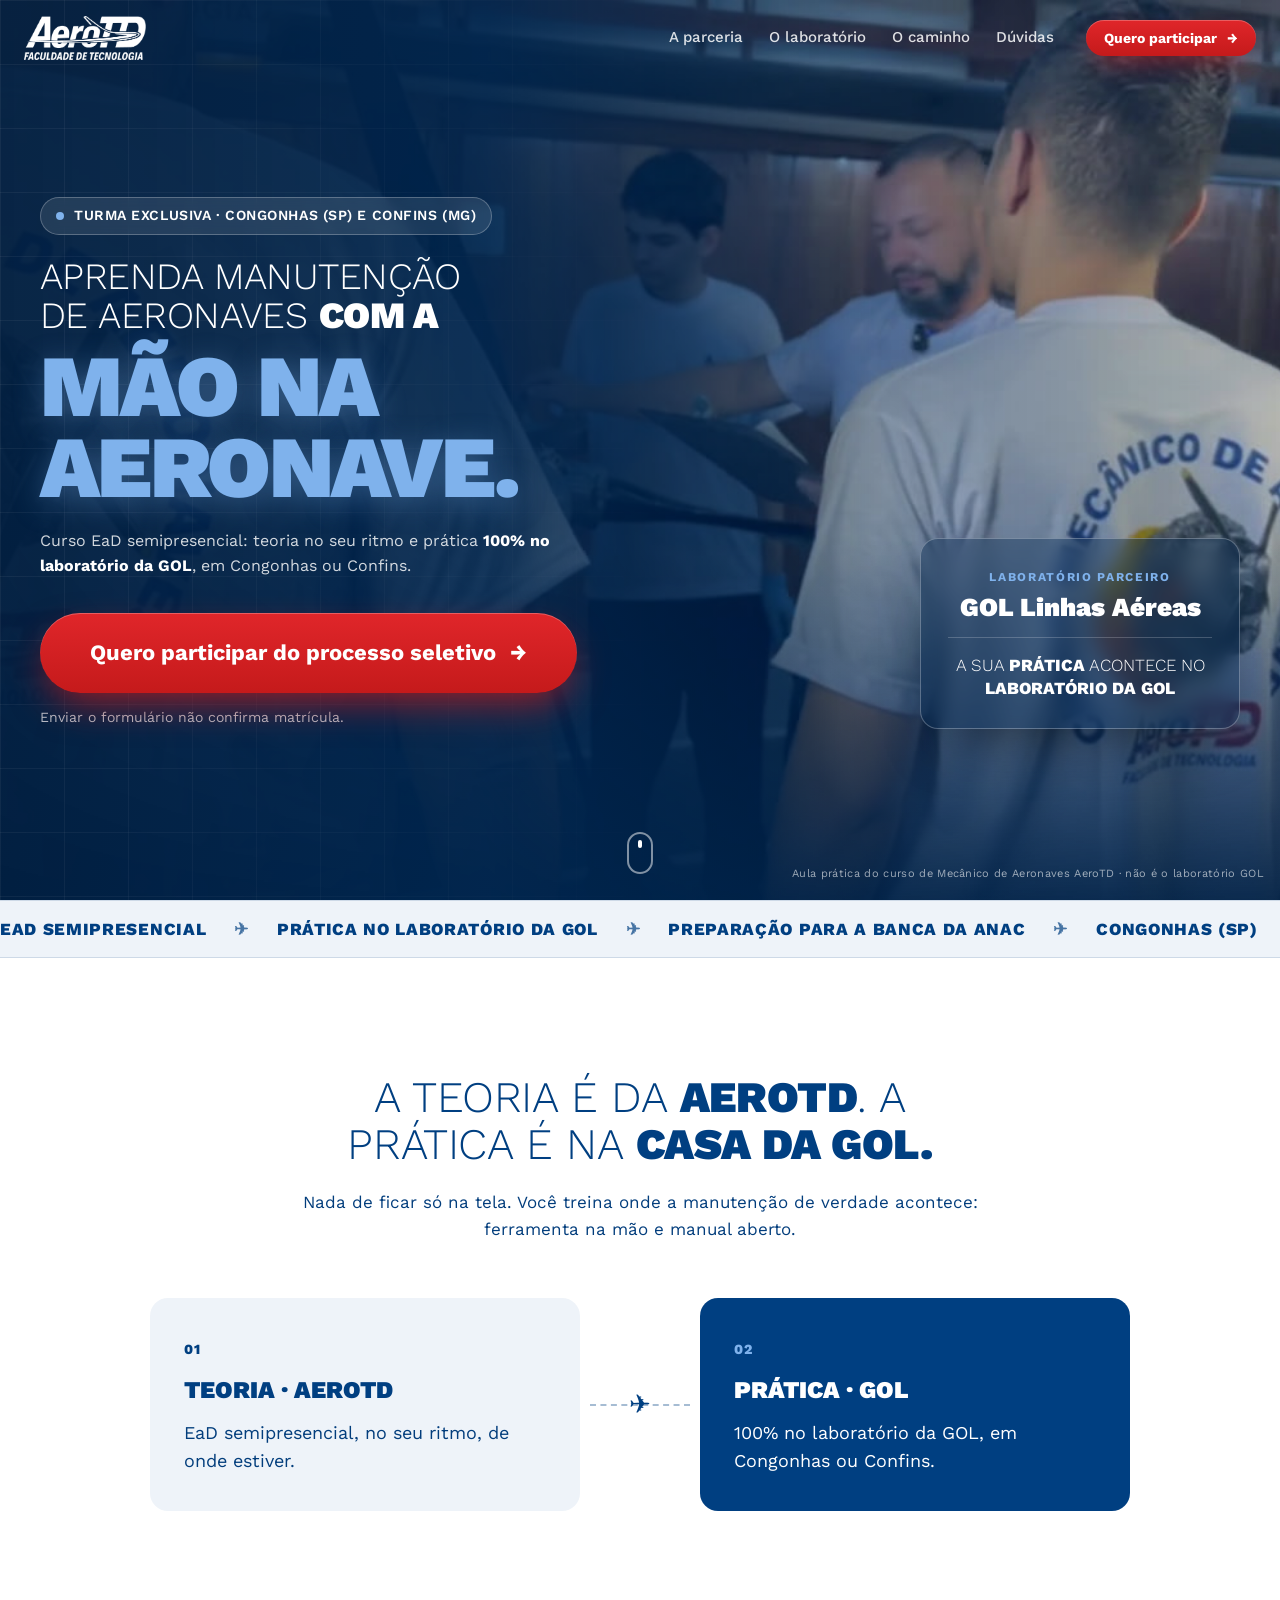
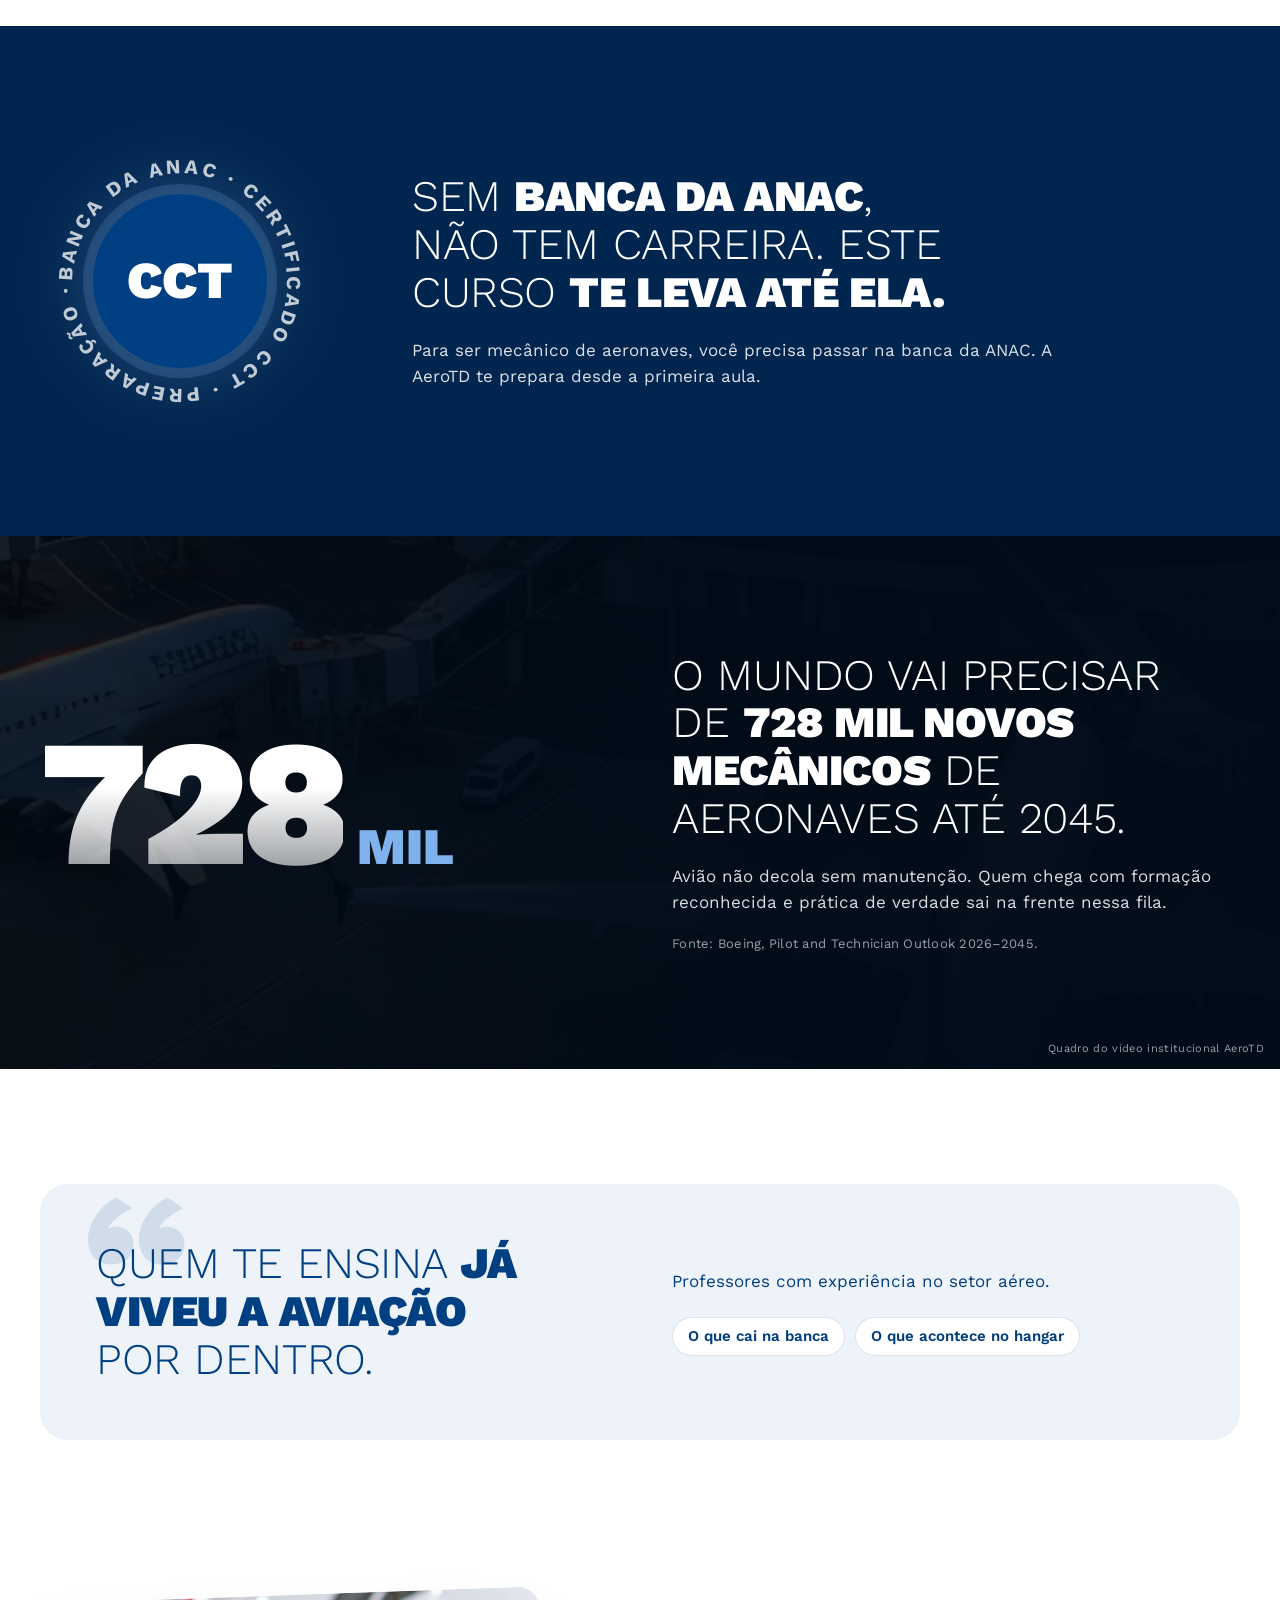
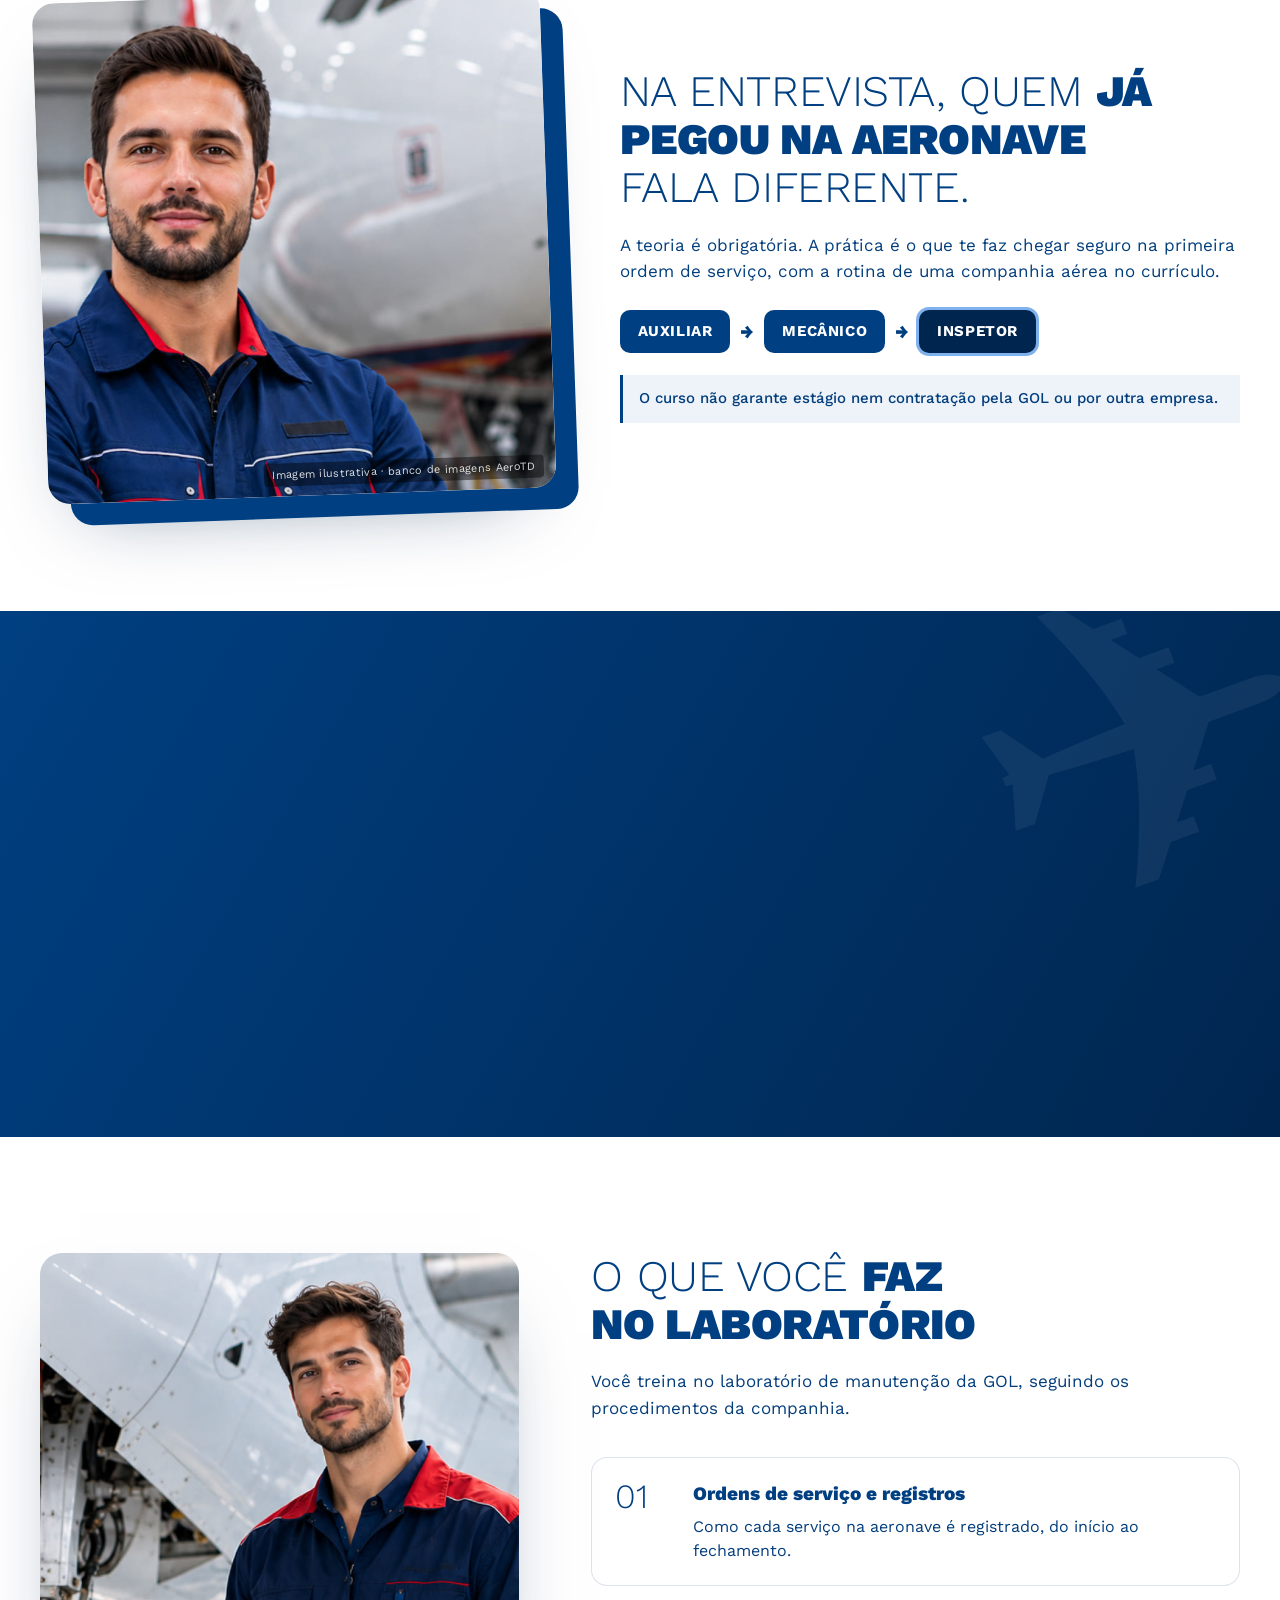
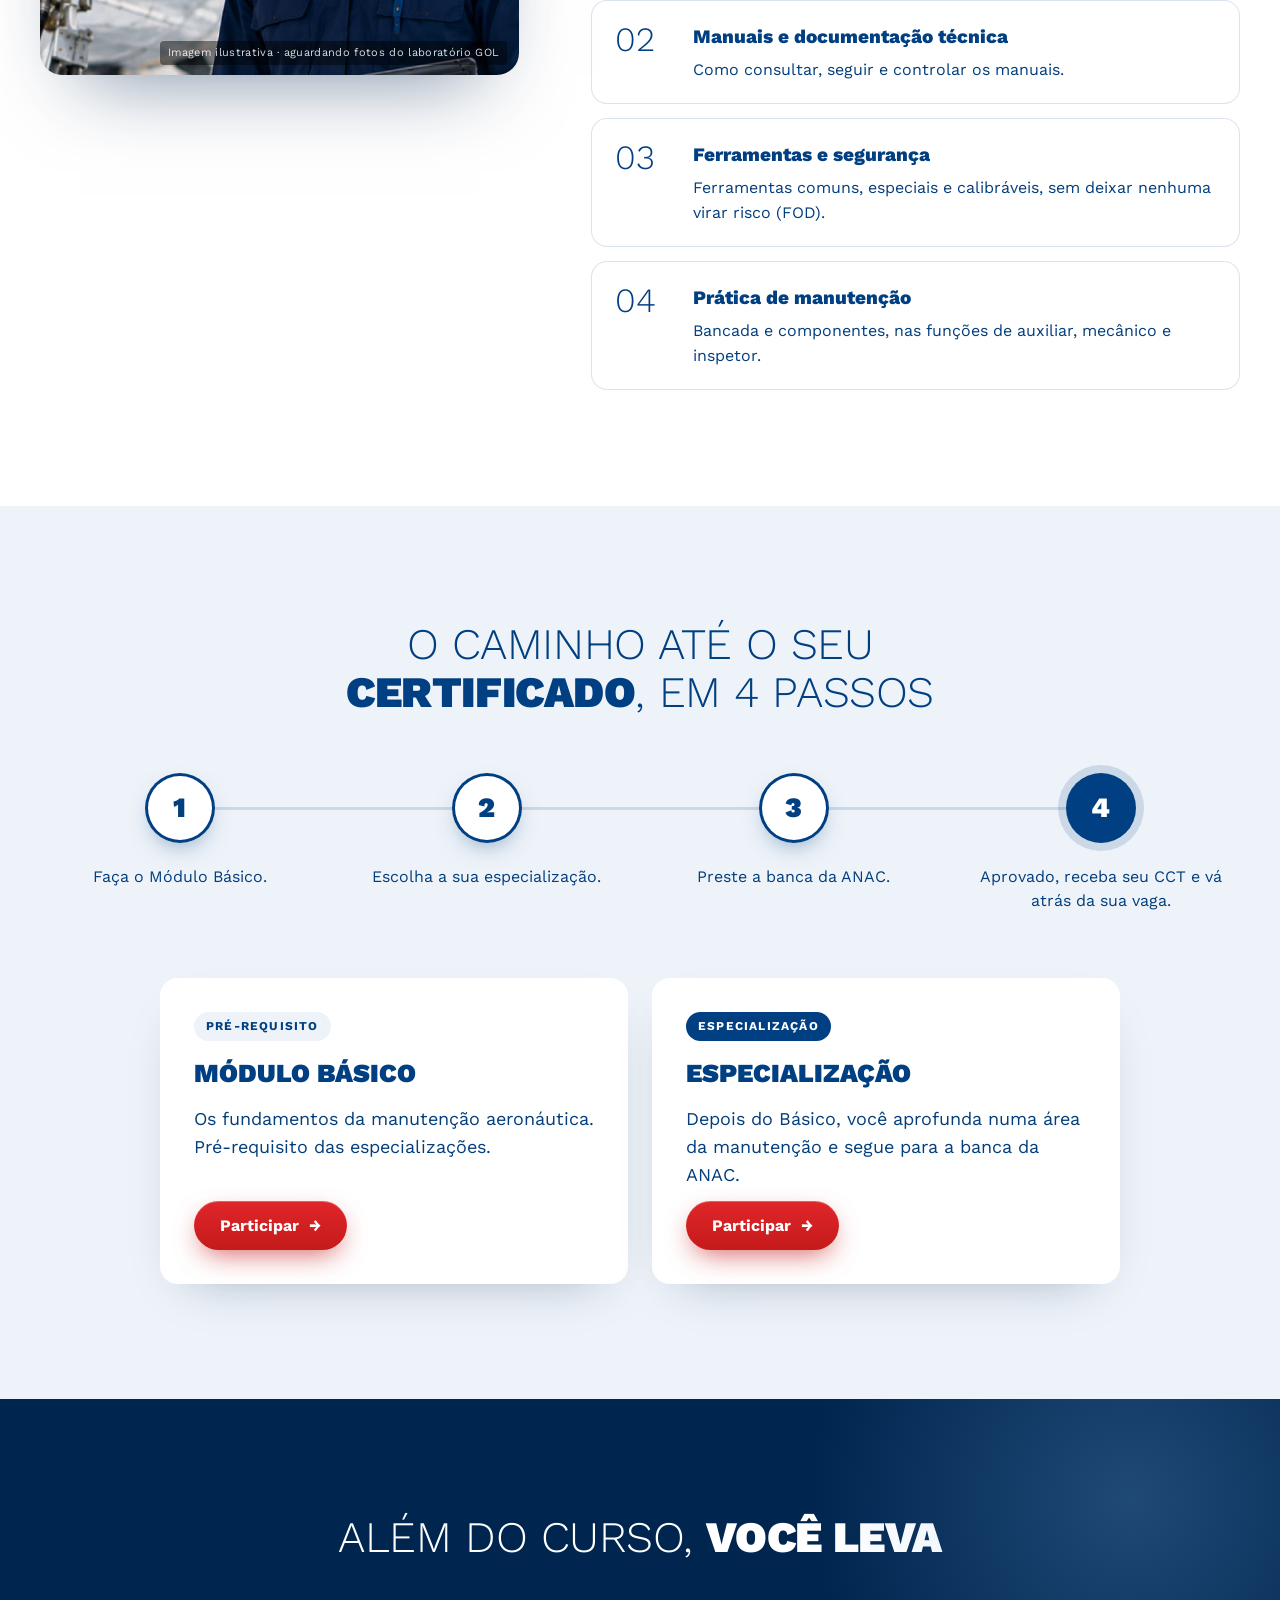
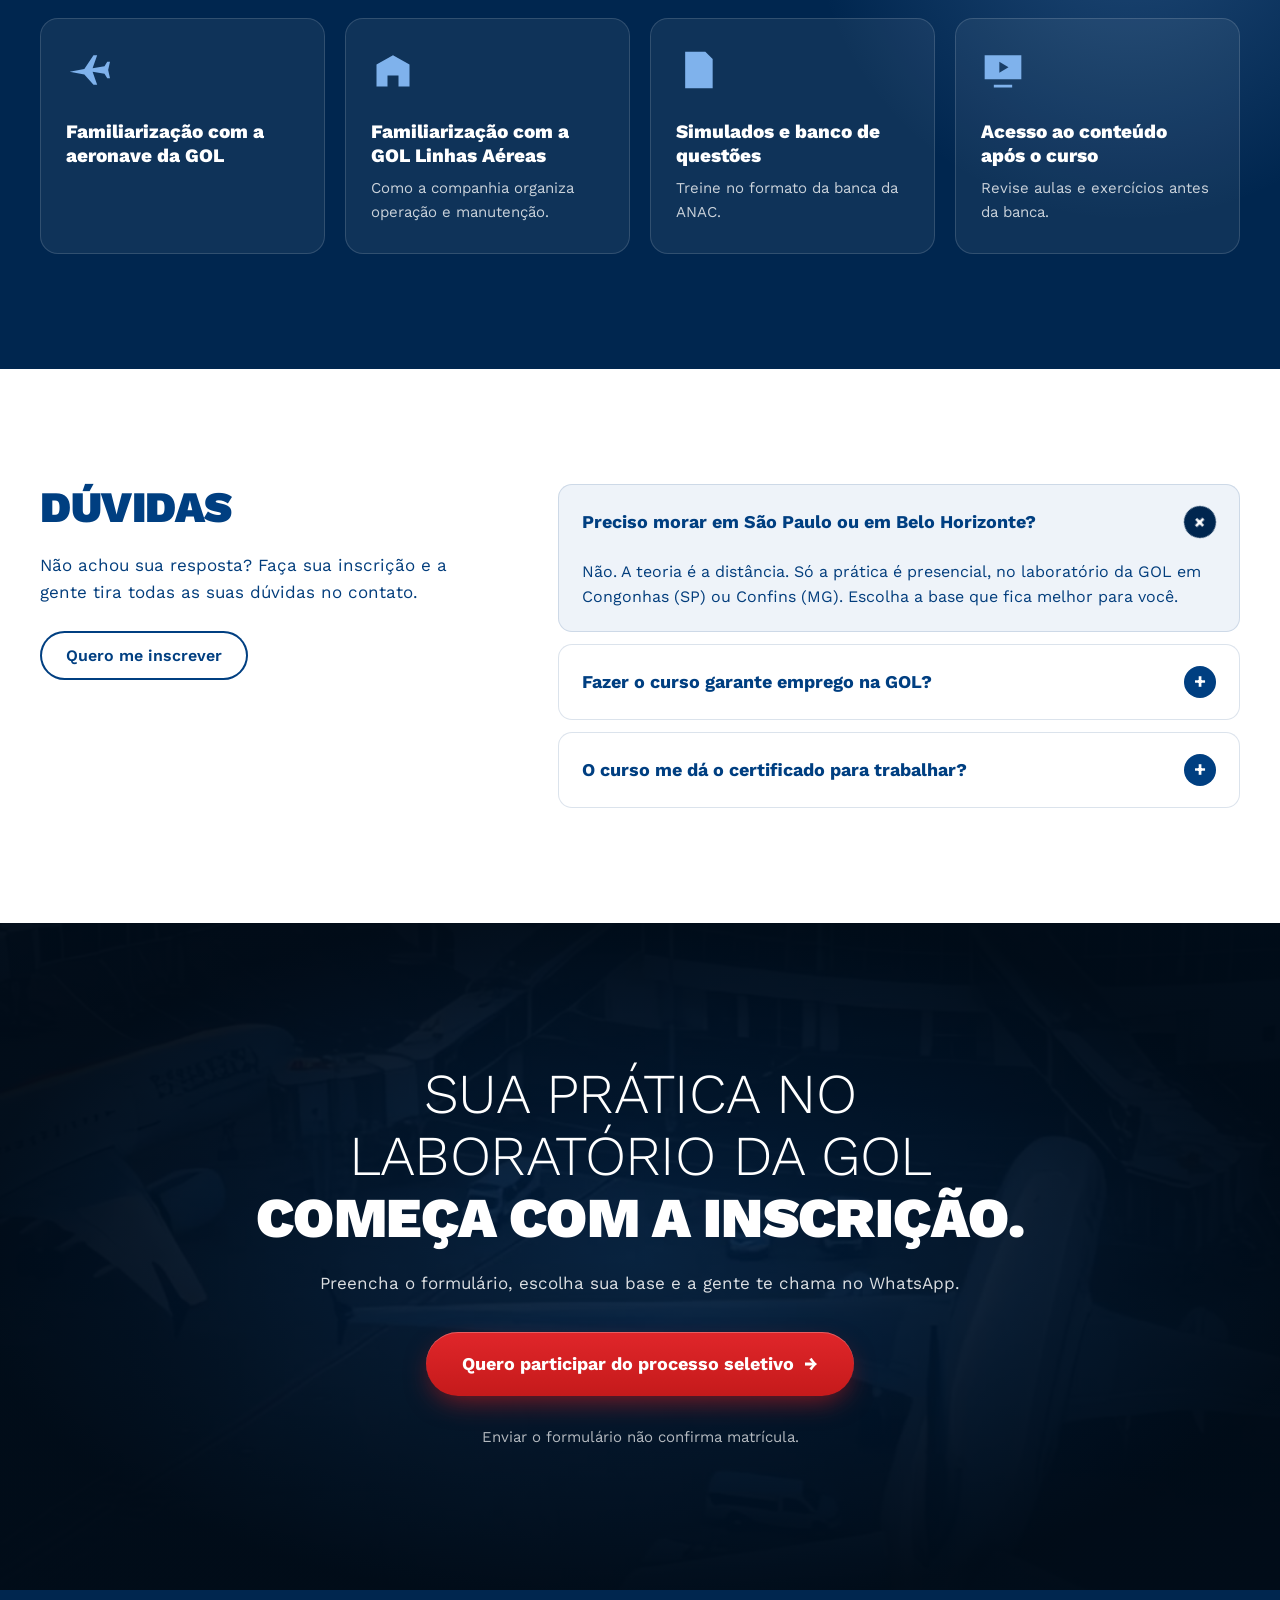
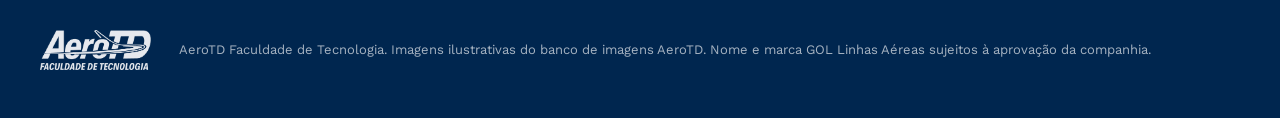
==== commit 3a232b53: "Add files via upload" ====
--- a/index.html
+++ b/index.html
@@ -44,8 +44,9 @@
     <div class="hero__copy">
       <p class="tag tag--light hero__anim" style="--d:0"><span class="tag__dot"></span>Turma exclusiva · Congonhas (SP) e Confins (MG)</p>
       <h1 class="hero__title hero__anim" style="--d:1">
-        Aprenda manutenção de aeronaves <strong>com a mão na aeronave.</strong>
-        <span class="hero__title-sub">A sua prática acontece no <strong>laboratório da GOL.</strong></span>
+        <span class="hero__line">Aprenda manutenção</span>
+        <span class="hero__line">de aeronaves <strong>com a</strong></span>
+        <strong class="hero__mark"><span class="hero__line">mão na</span> <span class="hero__line">aeronave.</span></strong>
       </h1>
       <p class="hero__text hero__anim" style="--d:2">Curso EaD semipresencial: teoria no seu ritmo e prática <strong>100% no laboratório da GOL</strong>, em Congonhas ou Confins.</p>
       <div class="hero__cta hero__anim" style="--d:3">
@@ -53,6 +54,11 @@
         <p class="hero__apoio">Enviar o formulário não confirma matrícula.</p>
       </div>
     </div>
+    <aside class="hero__card hero__anim" style="--d:4">
+      <p class="hero__card-kicker">Laboratório parceiro</p>
+      <p class="hero__card-brand">GOL Linhas Aéreas</p>
+      <p class="hero__card-text">A sua <strong>prática</strong> acontece no <strong>laboratório da GOL</strong></p>
+    </aside>
   </div>
   <a href="#parceria" class="hero__scroll" aria-label="Rolar para a próxima seção"><span></span></a>
   <p class="img-note img-note--hero">Aula prática do curso de Mecânico de Aeronaves AeroTD · não é o laboratório GOL</p>
--- a/assets/styles.css
+++ b/assets/styles.css
@@ -112,14 +112,24 @@
 @keyframes heroZoom { to { transform: scale(1); } }
 .hero__bg::after { content: ''; position: absolute; inset: 0; background: linear-gradient(90deg, rgba(0,30,64,.97) 0%, rgba(0,38,79,.9) 38%, rgba(0,38,79,.45) 68%, rgba(0,38,79,.25) 100%), linear-gradient(0deg, rgba(0,30,64,.9) 0%, transparent 40%); }
 .hero__grid { position: absolute; inset: 0; background-image: linear-gradient(rgba(255,255,255,.05) 1px, transparent 1px), linear-gradient(90deg, rgba(255,255,255,.05) 1px, transparent 1px); background-size: 64px 64px; mask-image: linear-gradient(90deg, #000 0%, transparent 55%); }
-.hero__in { position: relative; z-index: 2; display: grid; grid-template-columns: minmax(0, 760px); }
-.hero__title { margin-top: 22px; font-size: clamp(36px, 3.9vw, 58px); line-height: 1.04; font-weight: 300; text-transform: uppercase; letter-spacing: -.015em; max-width: 17ch; }
+.hero__in { position: relative; z-index: 2; display: grid; grid-template-columns: minmax(0, 640px) 1fr; align-items: end; gap: 40px; }
+.hero__title { margin-top: 22px; font-size: clamp(28px, 2.9vw, 42px); line-height: 1.04; font-weight: 300; text-transform: uppercase; letter-spacing: -.015em; }
+.hero__line { display: block; white-space: nowrap; }
 .hero__title strong { font-weight: 900; }
+/* Dinamismo do título: fecho maior em azul claro (#7FB2EC sobre o fundo do topo = contraste 7,5:1) */
+@keyframes heroLine { to { transform: scaleX(1); } }
+.hero__mark { display: block; margin-top: .14em; font-size: 2.35em; line-height: .92; letter-spacing: -.03em; color: var(--sky); text-shadow: 0 6px 30px rgba(127,178,236,.35); }
+.hero__card { justify-self: end; width: min(100%, 320px); padding: 30px 28px; border-radius: var(--radius); background: rgba(0,38,79,.35); box-shadow: inset 0 0 0 1px rgba(255,255,255,.28), 0 30px 60px -30px rgba(0,0,0,.6); backdrop-filter: blur(10px); -webkit-backdrop-filter: blur(10px); text-align: center; }
+.hero__card-kicker { font-size: 12px; font-weight: 700; letter-spacing: .14em; text-transform: uppercase; color: var(--sky); }
+.hero__card-brand { margin-top: 6px; padding-bottom: 16px; font-size: 26px; font-weight: 900; line-height: 1.1; color: var(--white); border-bottom: 1px solid rgba(255,255,255,.2); }
+.hero__card-text { margin-top: 16px; font-size: 17px; line-height: 1.3; font-weight: 300; text-transform: uppercase; color: var(--white); }
+.hero__card-text strong { font-weight: 800; }
 .hero__title-sub { display: block; margin-top: 18px; font-size: clamp(20px, 1.8vw, 27px); line-height: 1.2; font-weight: 400; text-transform: none; letter-spacing: 0; color: var(--white); max-width: 26ch; }
 .hero__text { margin-top: 22px; font-size: clamp(16px, 1.2vw, 19px); color: rgba(255,255,255,.82); max-width: 56ch; }
 .hero__text strong { color: var(--white); }
 .hero__title-sub strong { font-weight: 800; }
 .hero__cta { margin-top: 34px; display: flex; flex-direction: column; align-items: flex-start; gap: 14px; }
+.hero__cta .btn--lg { padding: 27px 50px; font-size: 22px; gap: 14px; box-shadow: 0 16px 40px -10px rgba(197,26,27,.85), inset 0 1px 0 rgba(255,255,255,.25); }
 .hero__apoio { font-size: 14px; color: rgba(255,255,255,.7); }
 .hero__anim { opacity: 0; transform: translateY(28px); filter: blur(10px); animation: heroIn 1s var(--ease) forwards; animation-delay: calc(.15s + var(--d) * .14s); }
 @keyframes heroIn { to { opacity: 1; transform: none; filter: none; } }
@@ -322,6 +332,7 @@
 @media (max-width: 960px) {
   .header__nav { display: none; }
   .hero__in, .anac__in, .mercado__in, .profs__in, .pratica__in, .cta-band__in, .lab__in, .faq__in { grid-template-columns: 1fr; gap: 40px; }
+  .hero__card { display: none; }
   .bonus__grid { grid-template-columns: 1fr 1fr; }
   .steps { grid-template-columns: 1fr 1fr; row-gap: 40px; }
   .steps__line { display: none; }
@@ -337,7 +348,8 @@
   .hero { min-height: 100svh; padding: calc(var(--header-h) + 24px) 0 80px; align-items: flex-end; }
   .hero__bg img, .hero__video { object-position: 62% 40%; }
   .hero__bg::after { background: linear-gradient(0deg, rgba(0,30,64,.98) 0%, rgba(0,38,79,.9) 55%, rgba(0,38,79,.45) 100%); }
-  .hero__title { font-size: clamp(27px, 7.6vw, 40px); margin-top: 14px; }
+  .hero__title { font-size: clamp(22px, 5.6vw, 32px); margin-top: 14px; }
+  .hero__mark { font-size: min(2.35em, 15vw); }
   .hero__title-sub { font-size: 17px; margin-top: 10px; }
   .hero__text { font-size: 14.5px; line-height: 1.5; margin-top: 12px; }
   .preview-bar { font-size: 11px; padding: 6px 12px; }
@@ -345,6 +357,7 @@
   .modal__box { max-height: 94svh; border-radius: 22px 22px 0 0; padding: 28px 20px 20px; }
   .hero__cta { margin-top: 22px; width: 100%; }
   .hero__cta .btn { width: 100%; }
+  .hero__cta .btn--lg { padding: 21px 24px; font-size: 18px; }
   .tag { font-size: 11px; padding: 7px 12px; }
   .hero__scroll { display: none; }
   .marquee__track { font-size: 14px; }
@@ -390,7 +403,7 @@
   .hero__grid { display: none; }
   .hero__in { width: calc(100% - 40px); }
   .hero .tag { font-size: 10.5px; padding: 6px 11px; }
-  .hero__title { font-size: clamp(25px, 7vw, 34px); margin-top: 12px; }
+  .hero__title { font-size: clamp(20px, 5.4vw, 26px); margin-top: 12px; }
   .hero__title-sub { font-size: 16px; margin-top: 8px; }
   .hero__text { font-size: 14px; margin-top: 8px; }
   .hero__cta { margin-top: 16px; gap: 10px; }
@@ -402,6 +415,6 @@
 @media (max-width: 720px) and (max-height: 720px) {
   .hero { padding-top: calc(var(--header-h) + 18svh); }
   .hero__text { display: none; }
-  .hero__title { font-size: clamp(23px, 6.6vw, 30px); }
+  .hero__title { font-size: clamp(19px, 5.2vw, 24px); }
   .hero__title-sub { font-size: 15px; }
 }
